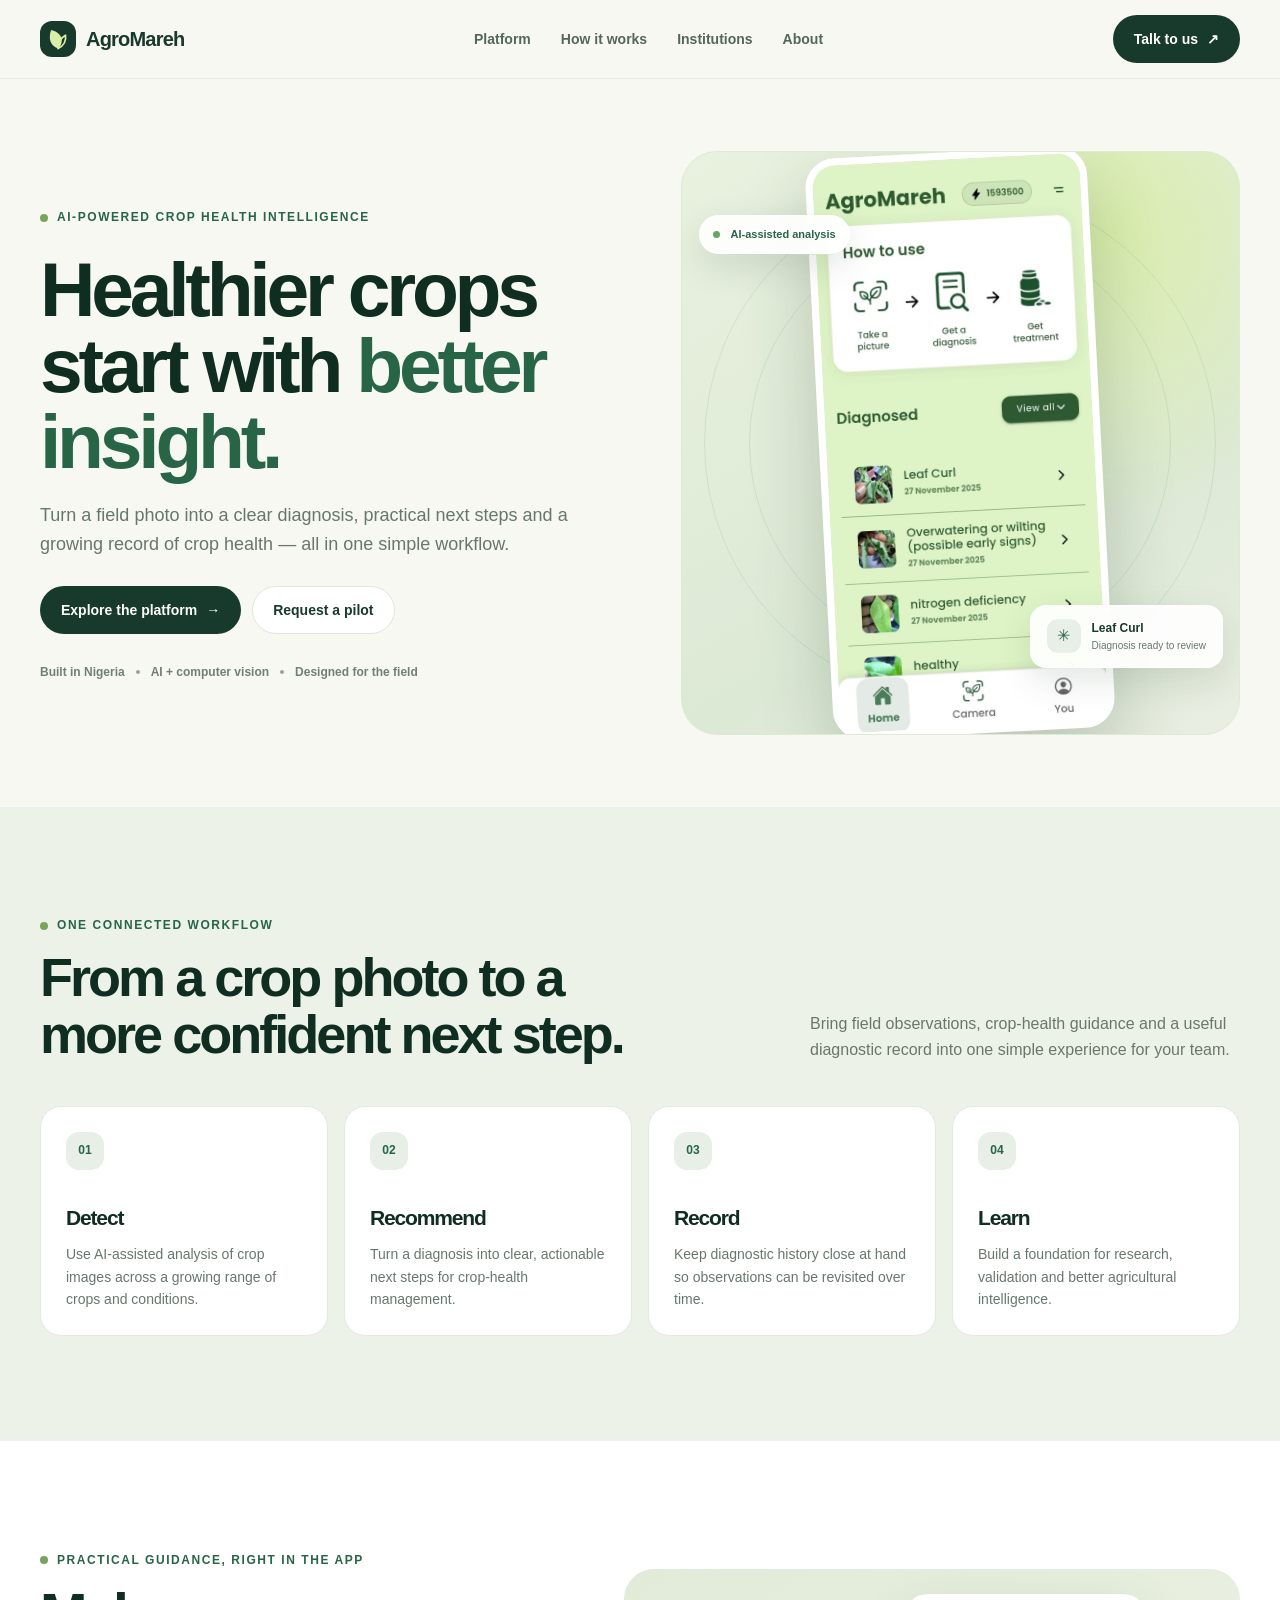
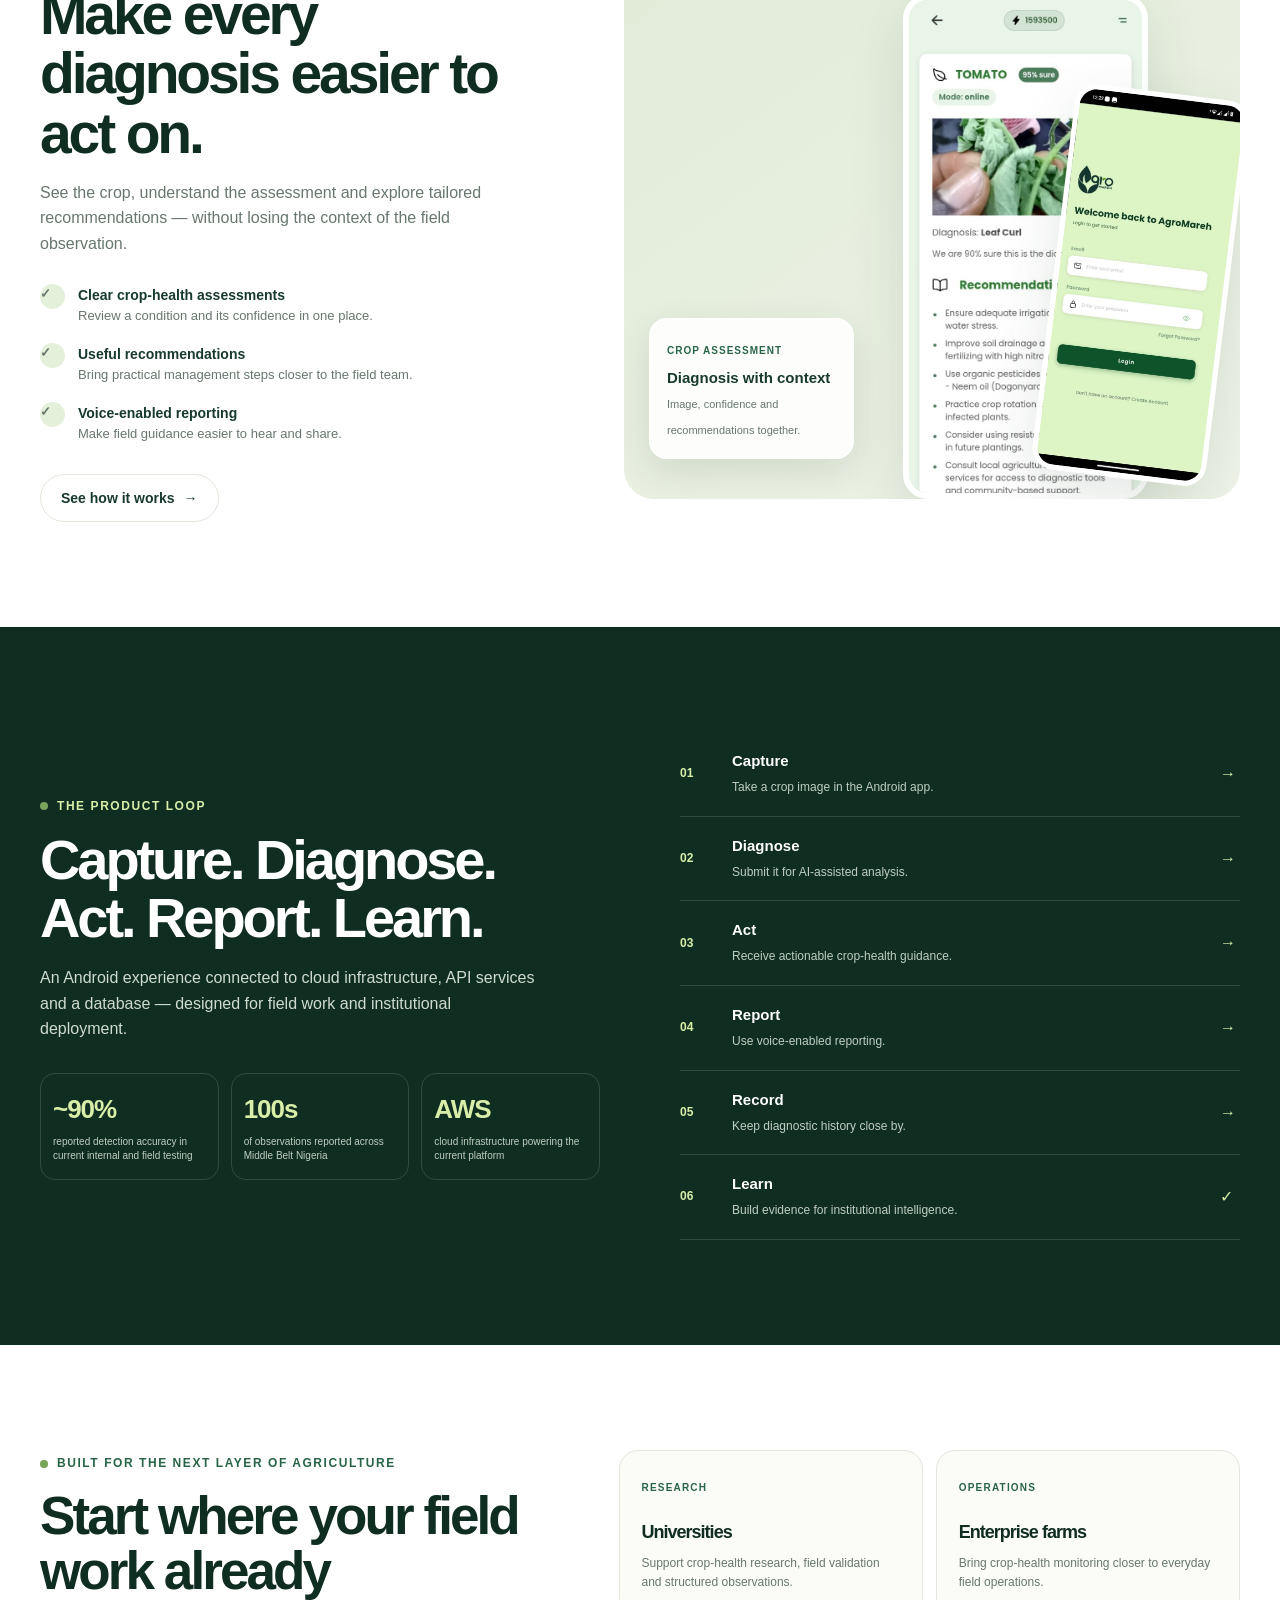
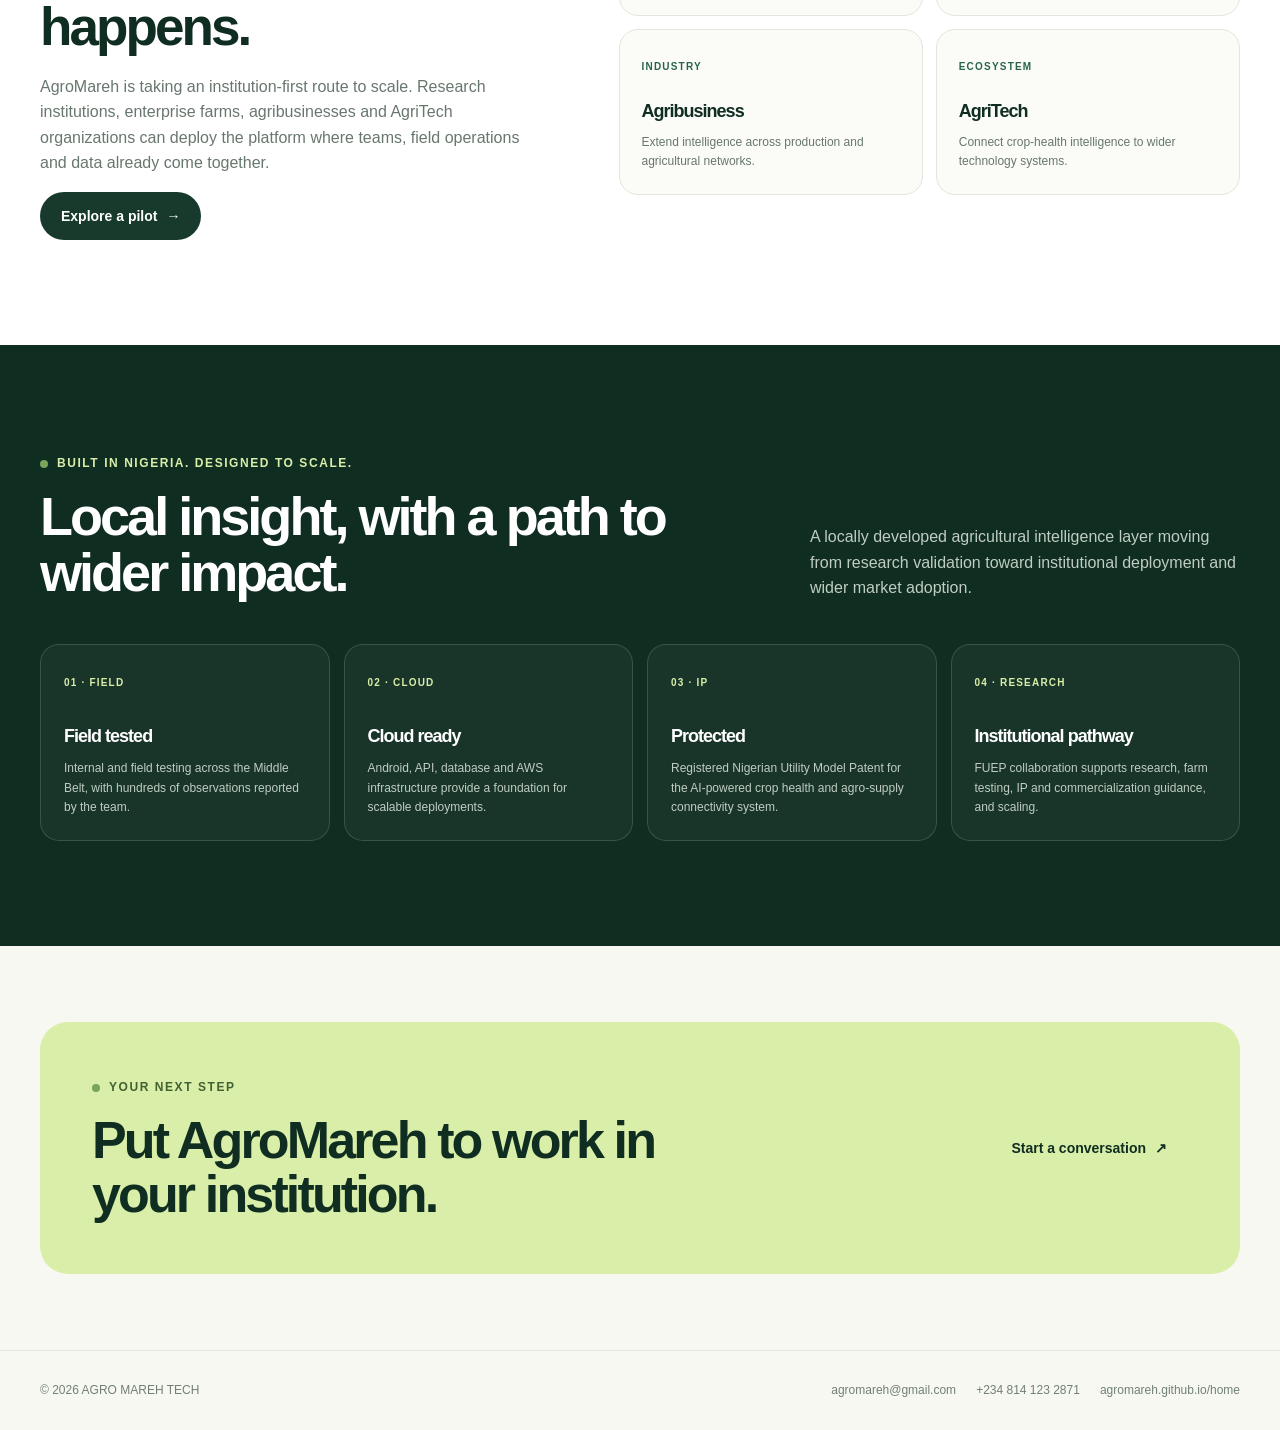
==== index.html @ 0962260e "More" ====
<!doctype html>
<html lang="en">
<head>
  <meta charset="utf-8">
  <meta name="viewport" content="width=device-width, initial-scale=1">
  <meta name="description" content="AgroMareh turns crop observations into actionable intelligence for research institutions, agribusinesses and enterprise farms.">
  <meta name="theme-color" content="#f7f8f2">
  <title>AgroMareh — Crop health, made actionable</title>
  <link rel="icon" type="image/svg+xml" href="agromareh-mark.svg">
  <style>
    :root {
      color-scheme: light;
      --ink: #173a2d;
      --ink-deep: #102d22;
      --green: #286547;
      --green-soft: #e7efe6;
      --lime: #d9eea8;
      --paper: #f7f8f2;
      --white: #fff;
      --muted: #68776d;
      --line: #e2e7dc;
      --shadow: 0 20px 55px rgb(32 62 42 / 12%);
    }

    * { box-sizing: border-box; }
    html { scroll-behavior: smooth; }
    body {
      margin: 0;
      background: var(--paper);
      color: var(--ink);
      font: 16px/1.6 Arial, Helvetica, sans-serif;
      -webkit-font-smoothing: antialiased;
    }
    body.modal-open { overflow: hidden; }
    a { color: inherit; text-decoration: none; }
    button, input, textarea { font: inherit; }
    button, a { -webkit-tap-highlight-color: transparent; }
    img { display: block; max-width: 100%; }
    .wrap { width: min(1200px, calc(100% - 48px)); margin-inline: auto; }

    .site-header {
      position: sticky;
      z-index: 4;
      top: 0;
      border-bottom: 1px solid rgb(226 231 220 / 75%);
      background: rgb(247 248 242 / 92%);
      backdrop-filter: blur(16px);
    }
    .nav {
      display: flex;
      min-height: 78px;
      align-items: center;
      justify-content: space-between;
      gap: 24px;
    }
    .brand { display: inline-flex; align-items: center; gap: 10px; font-size: 20px; font-weight: 800; letter-spacing: -.04em; }
    .brand img { width: 36px; height: 36px; }
    .nav-links { display: flex; align-items: center; gap: 30px; color: #53675b; font-size: 14px; font-weight: 600; }
    .nav-links a:hover, .footer-links a:hover { color: var(--green); }
    .button {
      display: inline-flex;
      min-height: 48px;
      align-items: center;
      justify-content: center;
      gap: 9px;
      padding: 0 20px;
      border: 1px solid transparent;
      border-radius: 999px;
      background: var(--ink);
      color: var(--white);
      font-size: 14px;
      font-weight: 700;
      cursor: pointer;
      transition: transform .2s ease, background .2s ease;
    }
    .button:hover { transform: translateY(-2px); background: var(--green); }
    .button-light { border-color: var(--line); background: var(--white); color: var(--ink); }
    .button-light:hover { background: var(--green-soft); color: var(--ink); }
    .button-lime { background: var(--lime); color: var(--ink-deep); }
    .button-lime:hover { background: #cbe48c; }
    :focus-visible { outline: 3px solid #7c9f62; outline-offset: 3px; }

    .hero { display: grid; min-height: 700px; grid-template-columns: 1fr .95fr; align-items: center; gap: 52px; padding-block: 72px; }
    .eyebrow { display: inline-flex; align-items: center; gap: 9px; color: var(--green); font-size: 12px; font-weight: 800; letter-spacing: .13em; text-transform: uppercase; }
    .eyebrow::before { width: 8px; height: 8px; border-radius: 50%; background: #79a45c; content: ""; }
    h1, h2, h3, p { margin-top: 0; }
    h1, h2, h3 { color: var(--ink-deep); letter-spacing: -.055em; }
    h1 { max-width: 670px; margin: 22px 0; font-size: clamp(48px, 6vw, 78px); line-height: .99; }
    h1 span { color: var(--green); }
    .hero-copy { max-width: 570px; margin-bottom: 27px; color: var(--muted); font-size: 18px; }
    .actions { display: flex; flex-wrap: wrap; gap: 11px; }
    .trust { display: flex; flex-wrap: wrap; align-items: center; gap: 11px; margin-top: 29px; color: #718075; font-size: 12px; font-weight: 600; }
    .trust-dot { width: 4px; height: 4px; border-radius: 50%; background: #92a987; }
    .hero-art {
      position: relative;
      display: grid;
      min-height: 560px;
      place-items: center;
      overflow: hidden;
      border: 1px solid #dfe9d6;
      border-radius: 36px;
      background:
        radial-gradient(ellipse at 76% 14%, rgb(217 238 168 / 92%), transparent 40%),
        linear-gradient(150deg, #e9f1df, #dce9d5 65%, #e9eee2);
    }
    .hero-art::before, .hero-art::after { position: absolute; border: 1px solid rgb(40 101 71 / 10%); border-radius: 50%; content: ""; }
    .hero-art::before { width: 420px; height: 420px; }
    .hero-art::after { width: 510px; height: 510px; }
    .hero-screen {
      position: relative;
      z-index: 1;
      width: min(282px, 65%);
      overflow: hidden;
      border: 7px solid #fff;
      border-radius: 30px;
      background: var(--white);
      box-shadow: 0 30px 70px rgb(37 68 44 / 23%);
      transform: rotate(-3deg);
    }
    .hero-screen img { width: 100%; height: auto; }
    .floating-card {
      position: absolute;
      z-index: 2;
      display: flex;
      align-items: center;
      gap: 11px;
      padding: 13px 16px;
      border: 1px solid rgb(255 255 255 / 80%);
      border-radius: 16px;
      background: rgb(255 255 255 / 91%);
      box-shadow: 0 12px 35px rgb(29 60 38 / 13%);
      backdrop-filter: blur(12px);
    }
    .floating-card strong, .floating-card small { display: block; }
    .floating-card strong { font-size: 12px; }
    .floating-card small { color: var(--muted); font-size: 10px; }
    .floating-icon { display: grid; width: 34px; height: 34px; place-items: center; border-radius: 11px; background: var(--green-soft); color: var(--green); font-size: 16px; }
    .floating-diagnosis { right: 16px; bottom: 66px; }
    .floating-ai { top: 63px; left: 17px; padding: 10px 13px; border-radius: 999px; color: var(--green); font-size: 11px; font-weight: 800; }
    .status-dot { width: 7px; height: 7px; border-radius: 50%; background: #69a365; }

    .section { padding-block: 105px; }
    .section-soft { background: #edf2e8; }
    .section-white { background: var(--white); }
    .section-head { display: flex; align-items: end; justify-content: space-between; gap: 36px; margin-bottom: 43px; }
    .section-head h2 { max-width: 650px; margin: 12px 0 0; font-size: clamp(34px, 4.4vw, 54px); line-height: 1.05; }
    .section-head p { max-width: 430px; margin: 0; color: var(--muted); }
    .feature-grid { display: grid; grid-template-columns: repeat(4, 1fr); gap: 16px; }
    .feature-card { min-height: 222px; padding: 25px; border: 1px solid #e5e9e0; border-radius: 21px; background: var(--white); }
    .feature-number { display: grid; width: 38px; height: 38px; place-items: center; border-radius: 13px; background: var(--green-soft); color: var(--green); font-size: 12px; font-weight: 800; }
    .feature-card h3 { margin: 31px 0 9px; font-size: 21px; }
    .feature-card p { margin: 0; color: var(--muted); font-size: 14px; }

    .showcase { display: grid; grid-template-columns: .9fr 1.1fr; align-items: center; gap: 80px; }
    .showcase-copy h2 { max-width: 510px; margin: 13px 0 17px; font-size: clamp(37px, 4.5vw, 57px); line-height: 1.04; }
    .showcase-copy > p { max-width: 490px; color: var(--muted); }
    .showcase-list { display: grid; gap: 16px; margin: 27px 0 29px; }
    .showcase-item { display: flex; align-items: flex-start; gap: 13px; }
    .check { display: grid; flex: 0 0 25px; width: 25px; height: 25px; place-items: center; border-radius: 50%; background: #e5f0da; color: var(--green); font-size: 13px; font-weight: 800; }
    .showcase-item b { display: block; color: var(--ink); font-size: 14px; }
    .showcase-item span { display: block; color: var(--muted); font-size: 13px; }
    .showcase-art { position: relative; min-height: 530px; overflow: hidden; border-radius: 30px; background: linear-gradient(145deg, #e1ebd8, #eff3e8); }
    .diagnosis-screen { position: absolute; top: 25px; right: 15%; width: 245px; overflow: hidden; border: 6px solid var(--white); border-radius: 25px; box-shadow: var(--shadow); }
    .diagnosis-screen img { width: 100%; }
    .secondary-screen { position: absolute; right: 2%; bottom: 20px; width: 175px; overflow: hidden; border: 5px solid var(--white); border-radius: 22px; box-shadow: var(--shadow); transform: rotate(7deg); }
    .secondary-screen img { width: 100%; }
    .showcase-note { position: absolute; bottom: 40px; left: 25px; max-width: 205px; padding: 17px; border: 1px solid rgb(255 255 255 / 80%); border-radius: 18px; background: rgb(255 255 255 / 89%); box-shadow: 0 12px 35px rgb(29 60 38 / 12%); }
    .showcase-note small { color: var(--green); font-size: 10px; font-weight: 800; letter-spacing: .1em; text-transform: uppercase; }
    .showcase-note strong { display: block; margin-top: 5px; font-size: 15px; }
    .showcase-note span { color: var(--muted); font-size: 11px; }

    .process { display: grid; grid-template-columns: 1fr 1fr; gap: 80px; align-items: center; }
    .process-copy h2 { max-width: 510px; margin: 13px 0 18px; font-size: clamp(37px, 4.4vw, 56px); line-height: 1.04; }
    .process-copy > p { max-width: 500px; color: #d0dbd0; }
    .stats { display: grid; grid-template-columns: repeat(3, 1fr); gap: 12px; margin-top: 31px; }
    .stat { padding: 15px 12px; border: 1px solid rgb(255 255 255 / 14%); border-radius: 15px; }
    .stat strong { display: block; color: var(--lime); font-size: 26px; letter-spacing: -.04em; }
    .stat span { display: block; margin-top: 4px; color: #c0cdc2; font-size: 10px; line-height: 1.45; }
    .process-steps { display: grid; }
    .process-step { display: grid; grid-template-columns: 38px 1fr 20px; align-items: center; gap: 14px; padding: 17px 0; border-bottom: 1px solid rgb(255 255 255 / 14%); }
    .process-step > span:first-child { color: var(--lime); font-size: 12px; font-weight: 800; }
    .process-step b { display: block; color: var(--white); font-size: 15px; }
    .process-step small { color: #c0cdc2; font-size: 12px; }
    .step-arrow { color: var(--lime); }
    .section-dark { background: var(--ink-deep); color: var(--white); }
    .section-dark h2 { color: var(--white); }
    .section-dark .eyebrow { color: var(--lime); }
    .section-dark .section-head p { color: #c0cdc2; }

    .audience-layout { display: grid; grid-template-columns: .9fr 1.1fr; align-items: start; gap: 70px; }
    .audience-copy h2 { margin: 13px 0 20px; font-size: clamp(36px, 4.2vw, 53px); line-height: 1.04; }
    .audience-copy p { max-width: 500px; color: var(--muted); }
    .audience-grid { display: grid; grid-template-columns: repeat(2, 1fr); gap: 13px; }
    .audience-card { min-height: 166px; padding: 22px; border: 1px solid var(--line); border-radius: 19px; background: #fbfcf8; }
    .audience-card small { color: var(--green); font-size: 10px; font-weight: 800; letter-spacing: .12em; }
    .audience-card h3 { margin: 20px 0 7px; font-size: 18px; }
    .audience-card p { margin: 0; color: var(--muted); font-size: 12px; }
    .proof-grid { display: grid; grid-template-columns: repeat(4, 1fr); gap: 14px; }
    .proof-card { min-height: 180px; padding: 23px; border: 1px solid rgb(255 255 255 / 14%); border-radius: 19px; background: rgb(255 255 255 / 4%); }
    .proof-card small { color: var(--lime); font-size: 10px; font-weight: 800; letter-spacing: .12em; }
    .proof-card h3 { margin: 28px 0 9px; color: var(--white); font-size: 18px; }
    .proof-card p { margin: 0; color: #c0cdc2; font-size: 12px; }

    .cta { padding-block: 76px; }
    .cta-box { display: flex; align-items: center; justify-content: space-between; gap: 30px; padding: 52px; border-radius: 28px; background: var(--lime); }
    .cta-box .eyebrow { color: #426132; }
    .cta-box h2 { max-width: 620px; margin: 13px 0 0; font-size: clamp(32px, 4.5vw, 52px); line-height: 1.05; }
    footer { padding-block: 30px; border-top: 1px solid var(--line); color: #718075; font-size: 12px; }
    .footer { display: flex; align-items: center; justify-content: space-between; gap: 20px; }
    .footer-links { display: flex; flex-wrap: wrap; gap: 20px; }

    .modal { position: fixed; z-index: 6; inset: 0; display: none; place-items: center; padding: 20px; background: rgb(12 30 22 / 68%); }
    .modal.open { display: grid; }
    .modal-box { width: min(510px, 100%); max-height: calc(100vh - 40px); overflow: auto; padding: 30px; border-radius: 24px; background: var(--white); box-shadow: var(--shadow); }
    .modal-box h2 { margin: 0 0 8px; font-size: 32px; }
    .modal-box > p { color: var(--muted); }
    .modal-box label { display: block; margin-top: 14px; color: var(--ink); font-size: 13px; font-weight: 700; }
    .modal-box input, .modal-box textarea { width: 100%; margin-top: 6px; padding: 12px; border: 1px solid #d8e0d4; border-radius: 11px; color: var(--ink); }
    .modal-box input:focus, .modal-box textarea:focus { outline: 2px solid #84a969; outline-offset: 2px; }
    .modal-actions { display: flex; justify-content: flex-end; gap: 9px; margin-top: 20px; }

    @media (max-width: 900px) {
      .nav-links { gap: 18px; }
      .hero { min-height: auto; grid-template-columns: 1fr .9fr; gap: 28px; padding-block: 60px; }
      .hero-art { min-height: 500px; }
      .section { padding-block: 80px; }
      .feature-grid, .proof-grid { grid-template-columns: repeat(2, 1fr); }
      .showcase, .process, .audience-layout { gap: 48px; }
      .showcase-art { min-height: 470px; }
    }
    @media (max-width: 680px) {
      .wrap { width: min(100% - 36px, 520px); }
      .nav { min-height: 68px; }
      .brand { font-size: 18px; }
      .brand img { width: 32px; height: 32px; }
      .nav-links { display: none; }
      .nav > .button { min-height: 42px; padding-inline: 15px; font-size: 12px; }
      .hero { grid-template-columns: 1fr; gap: 35px; padding-block: 52px 64px; }
      h1 { max-width: 530px; font-size: clamp(46px, 13vw, 68px); }
      .hero-copy { font-size: 16px; }
      .hero-art { min-height: 490px; border-radius: 28px; }
      .hero-screen { width: 245px; }
      .floating-diagnosis { right: 10px; bottom: 42px; }
      .floating-ai { top: 32px; left: 10px; }
      .section { padding-block: 68px; }
      .section-head { display: block; margin-bottom: 30px; }
      .section-head p { margin-top: 16px; }
      .feature-grid, .proof-grid { grid-template-columns: 1fr 1fr; gap: 10px; }
      .feature-card { min-height: 205px; padding: 18px; }
      .feature-card h3 { margin-top: 24px; font-size: 18px; }
      .feature-card p { font-size: 12px; }
      .showcase, .process, .audience-layout { grid-template-columns: 1fr; gap: 33px; }
      .showcase-art { min-height: 460px; }
      .diagnosis-screen { right: 17%; width: 220px; }
      .secondary-screen { right: 1%; width: 155px; }
      .showcase-note { bottom: 27px; left: 14px; max-width: 185px; }
      .stats { gap: 7px; }
      .stat { padding: 12px 9px; }
      .stat strong { font-size: 22px; }
      .stat span { font-size: 9px; }
      .audience-grid { gap: 9px; }
      .audience-card { min-height: 160px; padding: 17px; }
      .proof-card { min-height: 165px; padding: 18px; }
      .proof-card h3 { margin-top: 23px; font-size: 16px; }
      .cta { padding-block: 56px; }
      .cta-box { display: grid; padding: 30px 24px; }
      .cta-box .button { justify-self: start; }
      .footer { align-items: flex-start; flex-direction: column; }
      .footer-links { gap: 10px 17px; }
    }
    @media (max-width: 390px) {
      .feature-grid, .proof-grid { grid-template-columns: 1fr; }
      .feature-card, .proof-card { min-height: auto; }
      .feature-card h3, .proof-card h3 { margin-top: 18px; }
      .hero-art { min-height: 445px; }
      .hero-screen { width: 220px; }
      .floating-diagnosis { right: 7px; bottom: 30px; }
      .audience-card { min-height: 173px; }
    }
    @media (prefers-reduced-motion: reduce) {
      html { scroll-behavior: auto; }
      *, *::before, *::after { transition-duration: .01ms !important; }
    }
  </style>
</head>
<body>
  <header class="site-header">
    <div class="wrap nav">
      <a class="brand" href="#" aria-label="AgroMareh home">
        <img src="agromareh-mark.svg" alt="">
        <span>AgroMareh</span>
      </a>
      <nav class="nav-links" aria-label="Main navigation">
        <a href="#platform">Platform</a>
        <a href="#how">How it works</a>
        <a href="#institutions">Institutions</a>
        <a href="#about">About</a>
      </nav>
      <button class="button" type="button" onclick="openModal()">Talk to us <span aria-hidden="true">↗</span></button>
    </div>
  </header>

  <main>
    <section class="wrap hero">
      <div>
        <div class="eyebrow">AI-powered crop health intelligence</div>
        <h1>Healthier crops start with <span>better insight.</span></h1>
        <p class="hero-copy">Turn a field photo into a clear diagnosis, practical next steps and a growing record of crop health — all in one simple workflow.</p>
        <div class="actions">
          <a class="button" href="#platform">Explore the platform <span aria-hidden="true">→</span></a>
          <button class="button button-light" type="button" onclick="openModal()">Request a pilot</button>
        </div>
        <div class="trust">
          <span>Built in Nigeria</span><span class="trust-dot"></span>
          <span>AI + computer vision</span><span class="trust-dot"></span>
          <span>Designed for the field</span>
        </div>
      </div>
      <div class="hero-art" aria-label="AgroMareh crop diagnosis app preview">
        <div class="hero-screen"><img src="2.jpeg" alt="AgroMareh app home screen showing crop diagnosis history"></div>
        <div class="floating-card floating-ai"><span class="status-dot"></span> AI-assisted analysis</div>
        <div class="floating-card floating-diagnosis">
          <span class="floating-icon" aria-hidden="true">✳</span>
          <span><strong>Leaf Curl</strong><small>Diagnosis ready to review</small></span>
        </div>
      </div>
    </section>

    <section id="platform" class="section section-soft">
      <div class="wrap">
        <div class="section-head">
          <div><div class="eyebrow">One connected workflow</div><h2>From a crop photo to a more confident next step.</h2></div>
          <p>Bring field observations, crop-health guidance and a useful diagnostic record into one simple experience for your team.</p>
        </div>
        <div class="feature-grid">
          <article class="feature-card"><div class="feature-number">01</div><h3>Detect</h3><p>Use AI-assisted analysis of crop images across a growing range of crops and conditions.</p></article>
          <article class="feature-card"><div class="feature-number">02</div><h3>Recommend</h3><p>Turn a diagnosis into clear, actionable next steps for crop-health management.</p></article>
          <article class="feature-card"><div class="feature-number">03</div><h3>Record</h3><p>Keep diagnostic history close at hand so observations can be revisited over time.</p></article>
          <article class="feature-card"><div class="feature-number">04</div><h3>Learn</h3><p>Build a foundation for research, validation and better agricultural intelligence.</p></article>
        </div>
      </div>
    </section>

    <section class="section section-white">
      <div class="wrap showcase">
        <div class="showcase-copy">
          <div class="eyebrow">Practical guidance, right in the app</div>
          <h2>Make every diagnosis easier to act on.</h2>
          <p>See the crop, understand the assessment and explore tailored recommendations — without losing the context of the field observation.</p>
          <div class="showcase-list">
            <div class="showcase-item"><span class="check" aria-hidden="true">✓</span><div><b>Clear crop-health assessments</b><span>Review a condition and its confidence in one place.</span></div></div>
            <div class="showcase-item"><span class="check" aria-hidden="true">✓</span><div><b>Useful recommendations</b><span>Bring practical management steps closer to the field team.</span></div></div>
            <div class="showcase-item"><span class="check" aria-hidden="true">✓</span><div><b>Voice-enabled reporting</b><span>Make field guidance easier to hear and share.</span></div></div>
          </div>
          <a class="button button-light" href="#how">See how it works <span aria-hidden="true">→</span></a>
        </div>
        <div class="showcase-art" aria-label="Screenshots of diagnosis and feedback in the AgroMareh app">
          <div class="diagnosis-screen"><img src="1.jpeg" alt="A tomato leaf-curl diagnosis with crop image and recommendations"></div>
          <div class="secondary-screen"><img src="4.jpeg" alt="AgroMareh feedback form with rating and suggestion options"></div>
          <div class="showcase-note"><small>Crop assessment</small><strong>Diagnosis with context</strong><span>Image, confidence and recommendations together.</span></div>
        </div>
      </div>
    </section>

    <section id="how" class="section section-dark">
      <div class="wrap process">
        <div class="process-copy">
          <div class="eyebrow">The product loop</div>
          <h2>Capture. Diagnose. Act. Report. Learn.</h2>
          <p>An Android experience connected to cloud infrastructure, API services and a database — designed for field work and institutional deployment.</p>
          <div class="stats">
            <div class="stat"><strong>~90%</strong><span>reported detection accuracy in current internal and field testing</span></div>
            <div class="stat"><strong>100s</strong><span>of observations reported across Middle Belt Nigeria</span></div>
            <div class="stat"><strong>AWS</strong><span>cloud infrastructure powering the current platform</span></div>
          </div>
        </div>
        <div class="process-steps">
          <div class="process-step"><span>01</span><div><b>Capture</b><small>Take a crop image in the Android app.</small></div><span class="step-arrow" aria-hidden="true">→</span></div>
          <div class="process-step"><span>02</span><div><b>Diagnose</b><small>Submit it for AI-assisted analysis.</small></div><span class="step-arrow" aria-hidden="true">→</span></div>
          <div class="process-step"><span>03</span><div><b>Act</b><small>Receive actionable crop-health guidance.</small></div><span class="step-arrow" aria-hidden="true">→</span></div>
          <div class="process-step"><span>04</span><div><b>Report</b><small>Use voice-enabled reporting.</small></div><span class="step-arrow" aria-hidden="true">→</span></div>
          <div class="process-step"><span>05</span><div><b>Record</b><small>Keep diagnostic history close by.</small></div><span class="step-arrow" aria-hidden="true">→</span></div>
          <div class="process-step"><span>06</span><div><b>Learn</b><small>Build evidence for institutional intelligence.</small></div><span class="step-arrow" aria-hidden="true">✓</span></div>
        </div>
      </div>
    </section>

    <section id="institutions" class="section section-white">
      <div class="wrap audience-layout">
        <div class="audience-copy">
          <div class="eyebrow">Built for the next layer of agriculture</div>
          <h2>Start where your field work already happens.</h2>
          <p>AgroMareh is taking an institution-first route to scale. Research institutions, enterprise farms, agribusinesses and AgriTech organizations can deploy the platform where teams, field operations and data already come together.</p>
          <button class="button" type="button" onclick="openModal()">Explore a pilot <span aria-hidden="true">→</span></button>
        </div>
        <div class="audience-grid">
          <article class="audience-card"><small>RESEARCH</small><h3>Universities</h3><p>Support crop-health research, field validation and structured observations.</p></article>
          <article class="audience-card"><small>OPERATIONS</small><h3>Enterprise farms</h3><p>Bring crop-health monitoring closer to everyday field operations.</p></article>
          <article class="audience-card"><small>INDUSTRY</small><h3>Agribusiness</h3><p>Extend intelligence across production and agricultural networks.</p></article>
          <article class="audience-card"><small>ECOSYSTEM</small><h3>AgriTech</h3><p>Connect crop-health intelligence to wider technology systems.</p></article>
        </div>
      </div>
    </section>

    <section id="about" class="section section-dark">
      <div class="wrap">
        <div class="section-head">
          <div><div class="eyebrow">Built in Nigeria. Designed to scale.</div><h2>Local insight, with a path to wider impact.</h2></div>
          <p>A locally developed agricultural intelligence layer moving from research validation toward institutional deployment and wider market adoption.</p>
        </div>
        <div class="proof-grid">
          <article class="proof-card"><small>01 · FIELD</small><h3>Field tested</h3><p>Internal and field testing across the Middle Belt, with hundreds of observations reported by the team.</p></article>
          <article class="proof-card"><small>02 · CLOUD</small><h3>Cloud ready</h3><p>Android, API, database and AWS infrastructure provide a foundation for scalable deployments.</p></article>
          <article class="proof-card"><small>03 · IP</small><h3>Protected</h3><p>Registered Nigerian Utility Model Patent for the AI-powered crop health and agro-supply connectivity system.</p></article>
          <article class="proof-card"><small>04 · RESEARCH</small><h3>Institutional pathway</h3><p>FUEP collaboration supports research, farm testing, IP and commercialization guidance, and scaling.</p></article>
        </div>
      </div>
    </section>

    <section class="cta">
      <div class="wrap">
        <div class="cta-box">
          <div><div class="eyebrow">Your next step</div><h2>Put AgroMareh to work in your institution.</h2></div>
          <button class="button button-lime" type="button" onclick="openModal()">Start a conversation <span aria-hidden="true">↗</span></button>
        </div>
      </div>
    </section>
  </main>

  <footer>
    <div class="wrap footer">
      <div>© 2026 AGRO MAREH TECH</div>
      <div class="footer-links">
        <a href="mailto:agromareh@gmail.com">agromareh@gmail.com</a>
        <a href="tel:+2348134324234">+234 814 123 2871</a>
        <a href="https://agromareh.github.io/home">agromareh.github.io/home</a>
      </div>
    </div>
  </footer>

  <div class="modal" id="modal" aria-hidden="true">
    <div class="modal-box" role="dialog" aria-modal="true" aria-labelledby="modal-title">
      <h2 id="modal-title">Start a conversation</h2>
      <p>Tell us what you want to explore.</p>
      <form onsubmit="send(event)">
        <label for="contact-name">Name<input id="contact-name" name="name" autocomplete="name" required></label>
        <label for="contact-organization">Organization<input id="contact-organization" name="organization" autocomplete="organization" required></label>
        <label for="contact-email">Email<input id="contact-email" name="email" type="email" autocomplete="email" required></label>
        <label for="contact-message">Message<textarea id="contact-message" name="message" rows="4" placeholder="Pilot, research collaboration, enterprise deployment..."></textarea></label>
        <div class="modal-actions">
          <button class="button button-light" type="button" onclick="closeModal()">Close</button>
          <button class="button" type="submit">Send enquiry</button>
        </div>
      </form>
    </div>
  </div>
  <script>
    const modal = document.getElementById("modal");

    function openModal() {
      modal.classList.add("open");
      modal.setAttribute("aria-hidden", "false");
      document.body.classList.add("modal-open");
      modal.querySelector("input").focus();
    }

    function closeModal() {
      modal.classList.remove("open");
      modal.setAttribute("aria-hidden", "true");
      document.body.classList.remove("modal-open");
    }

    function send(event) {
      event.preventDefault();
      const form = new FormData(event.currentTarget);
      const name = String(form.get("name") || "");
      const organization = String(form.get("organization") || "");
      const email = String(form.get("email") || "");
      const message = String(form.get("message") || "");
      const subject = encodeURIComponent("AgroMareh website enquiry - " + name);
      const body = encodeURIComponent("Name: " + name + "\nOrganization: " + organization + "\nEmail: " + email + "\n\n" + message);
      location.href = "mailto:agromareh@gmail.com?subject=" + subject + "&body=" + body;
    }

    modal.addEventListener("click", event => {
      if (event.target === modal) closeModal();
    });
    document.addEventListener("keydown", event => {
      if (event.key === "Escape" && modal.classList.contains("open")) closeModal();
    });
  </script>
</body>
</html>
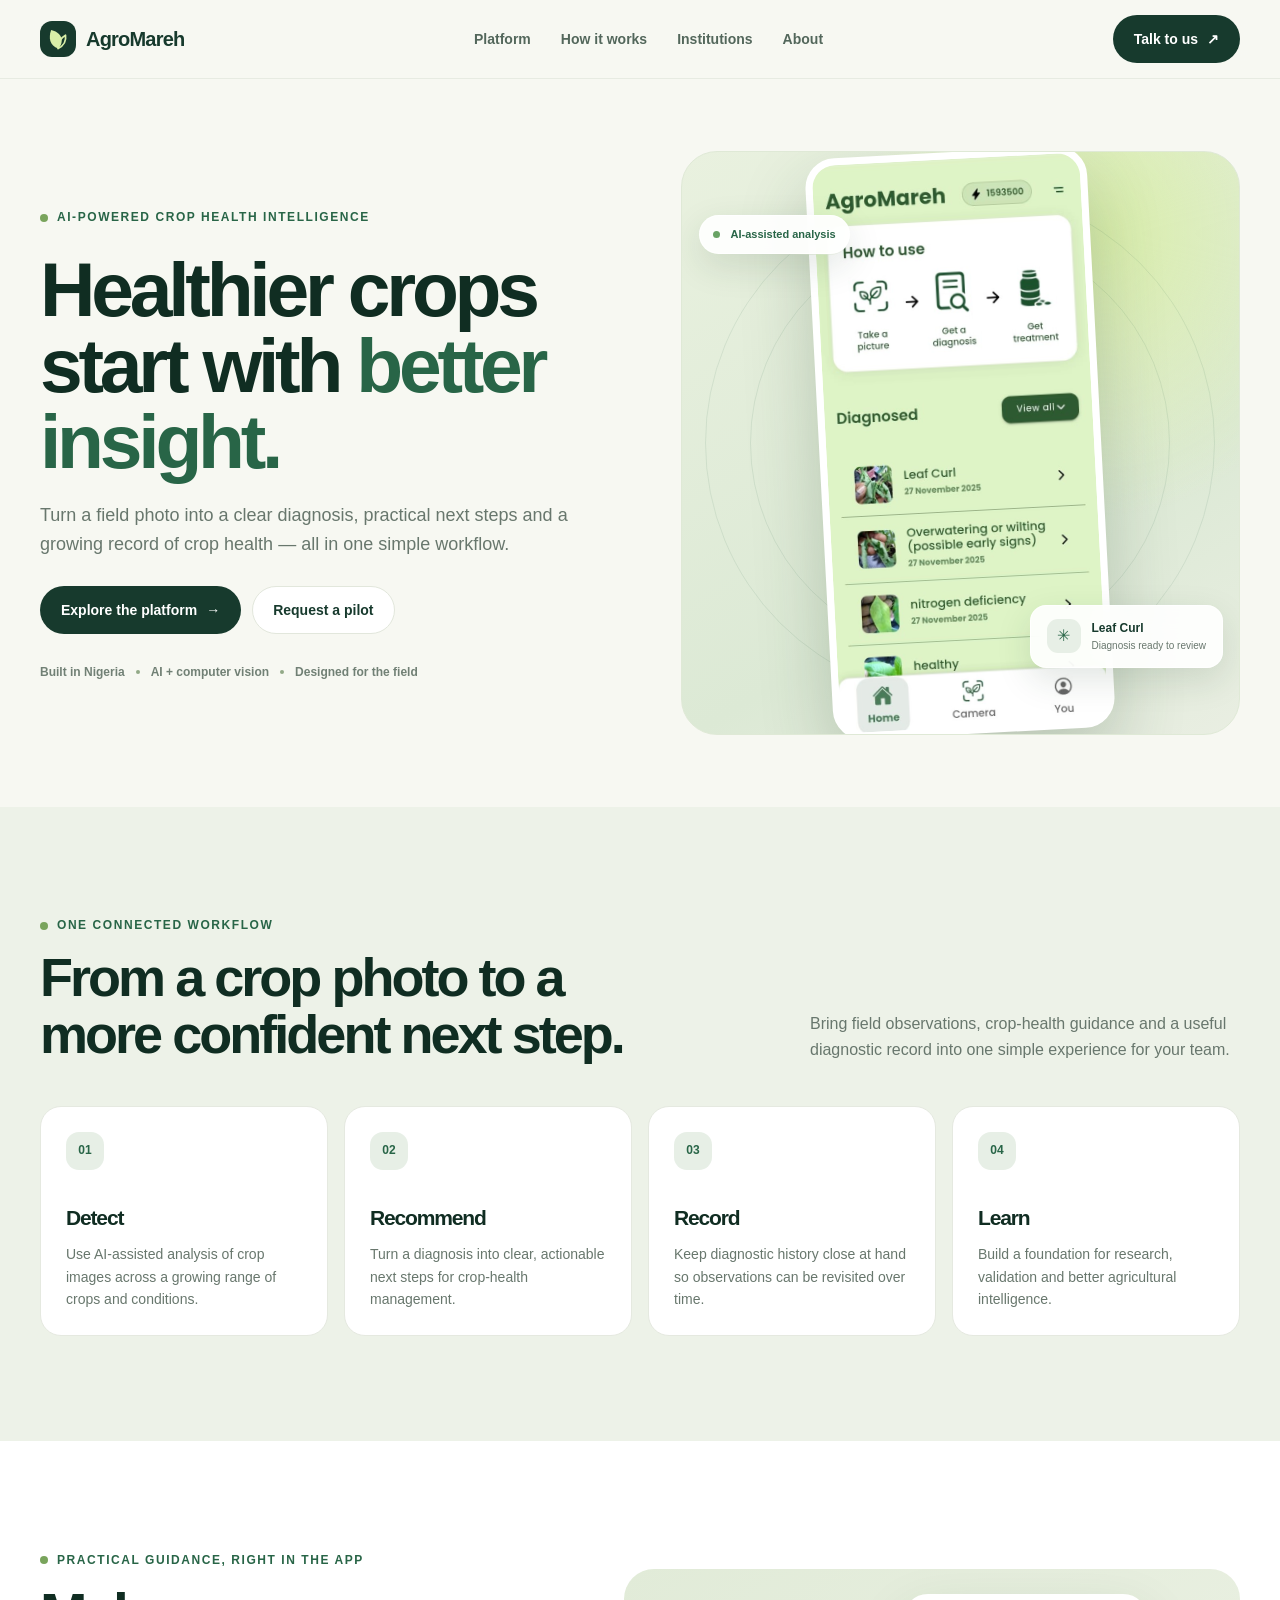
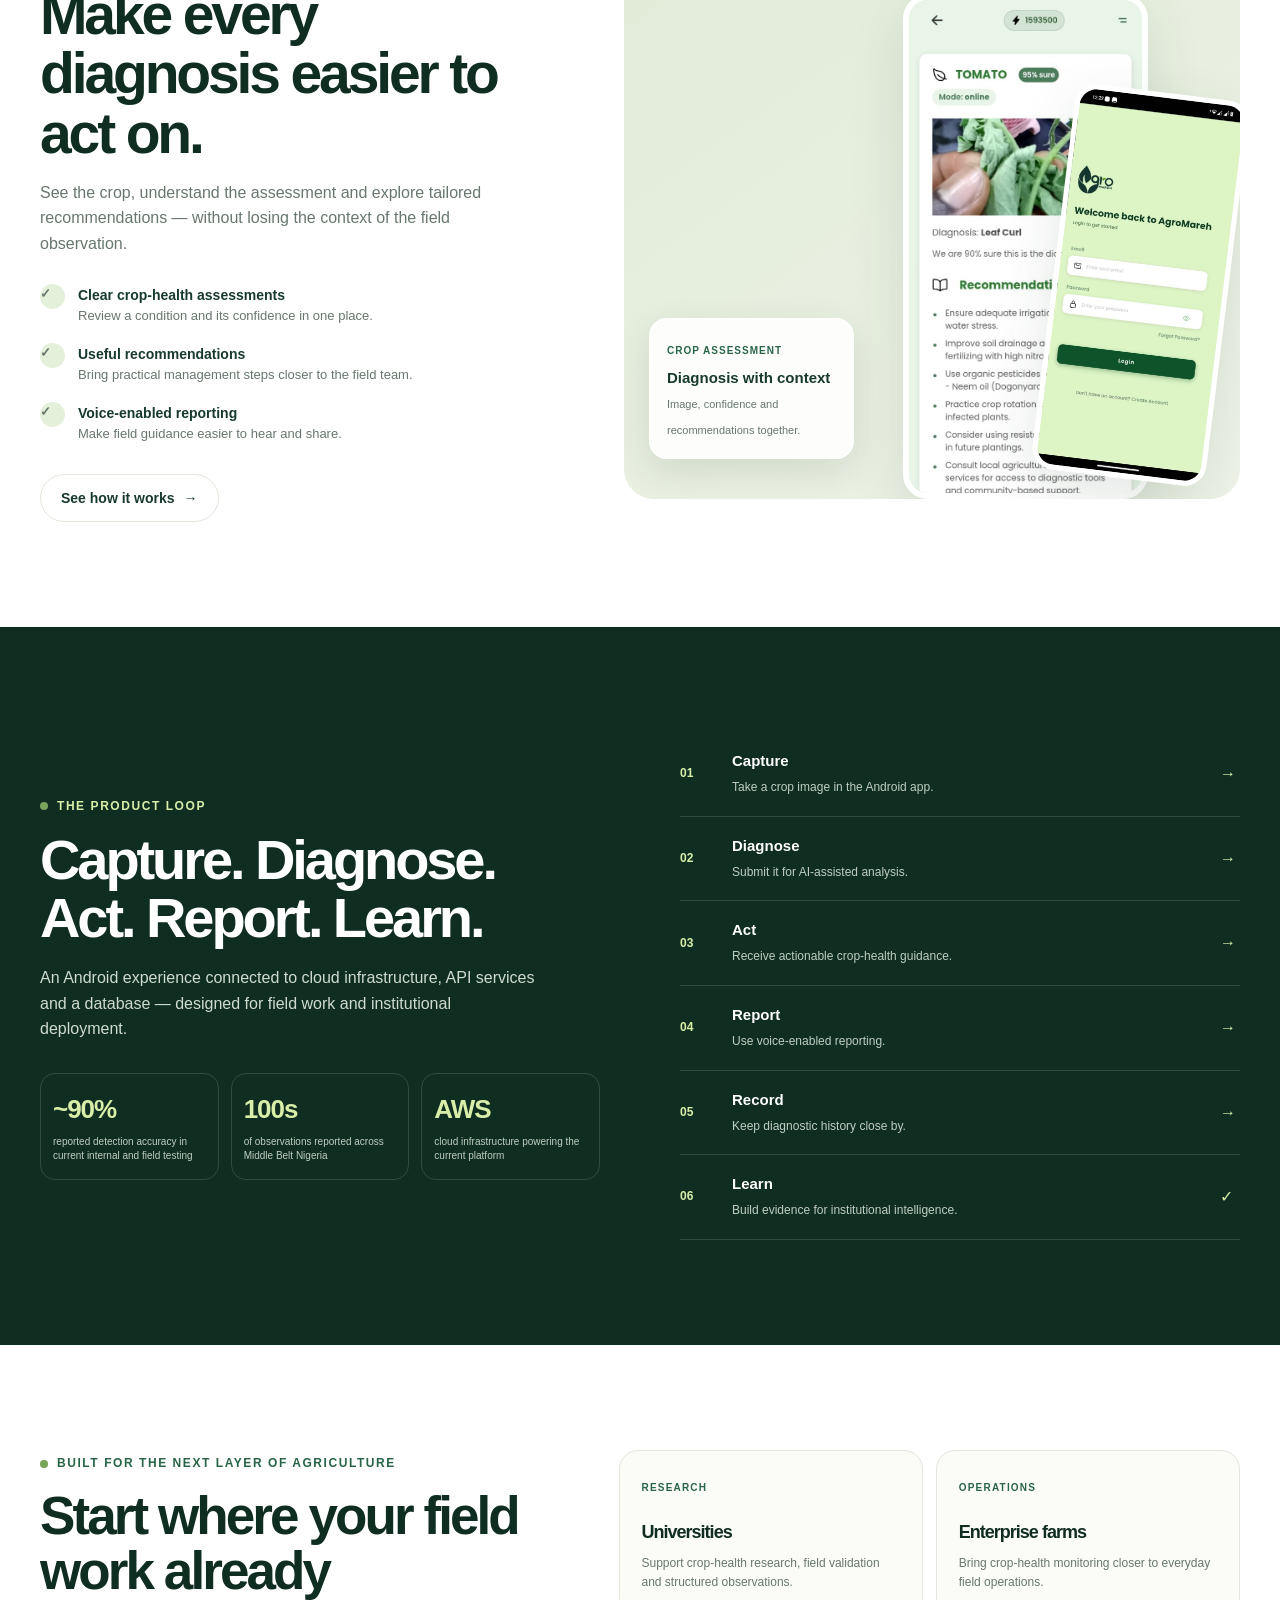
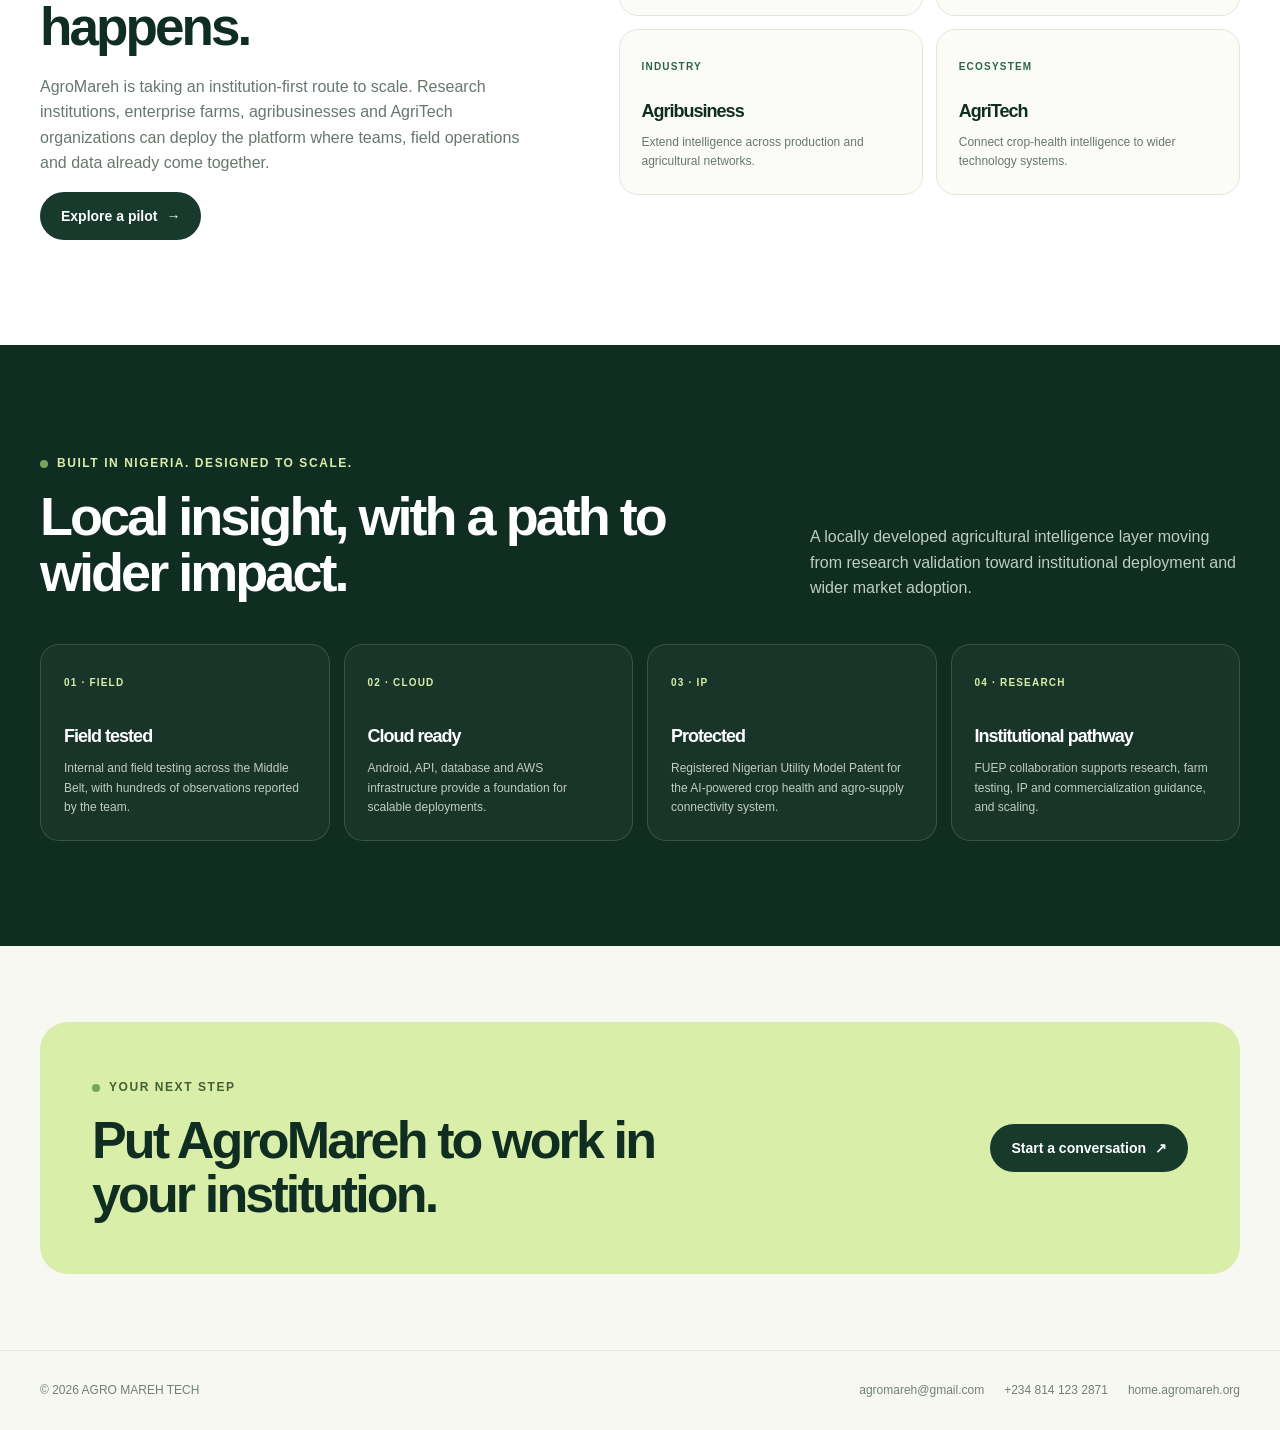
==== commit bbafb5c3: "refactor: restructure project files and clean up repository assets" ====
--- a/index.html
+++ b/index.html
@@ -1,493 +1,332 @@
-<!doctype html>
-<html lang="en">
-<head>
-  <meta charset="utf-8">
-  <meta name="viewport" content="width=device-width, initial-scale=1">
-  <meta name="description" content="AgroMareh turns crop observations into actionable intelligence for research institutions, agribusinesses and enterprise farms.">
-  <meta name="theme-color" content="#f7f8f2">
-  <title>AgroMareh — Crop health, made actionable</title>
-  <link rel="icon" type="image/svg+xml" href="agromareh-mark.svg">
-  <style>
-    :root {
-      color-scheme: light;
-      --ink: #173a2d;
-      --ink-deep: #102d22;
-      --green: #286547;
-      --green-soft: #e7efe6;
-      --lime: #d9eea8;
-      --paper: #f7f8f2;
-      --white: #fff;
-      --muted: #68776d;
-      --line: #e2e7dc;
-      --shadow: 0 20px 55px rgb(32 62 42 / 12%);
-    }
-
-    * { box-sizing: border-box; }
-    html { scroll-behavior: smooth; }
-    body {
-      margin: 0;
-      background: var(--paper);
-      color: var(--ink);
-      font: 16px/1.6 Arial, Helvetica, sans-serif;
-      -webkit-font-smoothing: antialiased;
-    }
-    body.modal-open { overflow: hidden; }
-    a { color: inherit; text-decoration: none; }
-    button, input, textarea { font: inherit; }
-    button, a { -webkit-tap-highlight-color: transparent; }
-    img { display: block; max-width: 100%; }
-    .wrap { width: min(1200px, calc(100% - 48px)); margin-inline: auto; }
-
-    .site-header {
-      position: sticky;
-      z-index: 4;
-      top: 0;
-      border-bottom: 1px solid rgb(226 231 220 / 75%);
-      background: rgb(247 248 242 / 92%);
-      backdrop-filter: blur(16px);
-    }
-    .nav {
-      display: flex;
-      min-height: 78px;
-      align-items: center;
-      justify-content: space-between;
-      gap: 24px;
-    }
-    .brand { display: inline-flex; align-items: center; gap: 10px; font-size: 20px; font-weight: 800; letter-spacing: -.04em; }
-    .brand img { width: 36px; height: 36px; }
-    .nav-links { display: flex; align-items: center; gap: 30px; color: #53675b; font-size: 14px; font-weight: 600; }
-    .nav-links a:hover, .footer-links a:hover { color: var(--green); }
-    .button {
-      display: inline-flex;
-      min-height: 48px;
-      align-items: center;
-      justify-content: center;
-      gap: 9px;
-      padding: 0 20px;
-      border: 1px solid transparent;
-      border-radius: 999px;
-      background: var(--ink);
-      color: var(--white);
-      font-size: 14px;
-      font-weight: 700;
-      cursor: pointer;
-      transition: transform .2s ease, background .2s ease;
-    }
-    .button:hover { transform: translateY(-2px); background: var(--green); }
-    .button-light { border-color: var(--line); background: var(--white); color: var(--ink); }
-    .button-light:hover { background: var(--green-soft); color: var(--ink); }
-    .button-lime { background: var(--lime); color: var(--ink-deep); }
-    .button-lime:hover { background: #cbe48c; }
-    :focus-visible { outline: 3px solid #7c9f62; outline-offset: 3px; }
-
-    .hero { display: grid; min-height: 700px; grid-template-columns: 1fr .95fr; align-items: center; gap: 52px; padding-block: 72px; }
-    .eyebrow { display: inline-flex; align-items: center; gap: 9px; color: var(--green); font-size: 12px; font-weight: 800; letter-spacing: .13em; text-transform: uppercase; }
-    .eyebrow::before { width: 8px; height: 8px; border-radius: 50%; background: #79a45c; content: ""; }
-    h1, h2, h3, p { margin-top: 0; }
-    h1, h2, h3 { color: var(--ink-deep); letter-spacing: -.055em; }
-    h1 { max-width: 670px; margin: 22px 0; font-size: clamp(48px, 6vw, 78px); line-height: .99; }
-    h1 span { color: var(--green); }
-    .hero-copy { max-width: 570px; margin-bottom: 27px; color: var(--muted); font-size: 18px; }
-    .actions { display: flex; flex-wrap: wrap; gap: 11px; }
-    .trust { display: flex; flex-wrap: wrap; align-items: center; gap: 11px; margin-top: 29px; color: #718075; font-size: 12px; font-weight: 600; }
-    .trust-dot { width: 4px; height: 4px; border-radius: 50%; background: #92a987; }
-    .hero-art {
-      position: relative;
-      display: grid;
-      min-height: 560px;
-      place-items: center;
-      overflow: hidden;
-      border: 1px solid #dfe9d6;
-      border-radius: 36px;
-      background:
-        radial-gradient(ellipse at 76% 14%, rgb(217 238 168 / 92%), transparent 40%),
-        linear-gradient(150deg, #e9f1df, #dce9d5 65%, #e9eee2);
-    }
-    .hero-art::before, .hero-art::after { position: absolute; border: 1px solid rgb(40 101 71 / 10%); border-radius: 50%; content: ""; }
-    .hero-art::before { width: 420px; height: 420px; }
-    .hero-art::after { width: 510px; height: 510px; }
-    .hero-screen {
-      position: relative;
-      z-index: 1;
-      width: min(282px, 65%);
-      overflow: hidden;
-      border: 7px solid #fff;
-      border-radius: 30px;
-      background: var(--white);
-      box-shadow: 0 30px 70px rgb(37 68 44 / 23%);
-      transform: rotate(-3deg);
-    }
-    .hero-screen img { width: 100%; height: auto; }
-    .floating-card {
-      position: absolute;
-      z-index: 2;
-      display: flex;
-      align-items: center;
-      gap: 11px;
-      padding: 13px 16px;
-      border: 1px solid rgb(255 255 255 / 80%);
-      border-radius: 16px;
-      background: rgb(255 255 255 / 91%);
-      box-shadow: 0 12px 35px rgb(29 60 38 / 13%);
-      backdrop-filter: blur(12px);
-    }
-    .floating-card strong, .floating-card small { display: block; }
-    .floating-card strong { font-size: 12px; }
-    .floating-card small { color: var(--muted); font-size: 10px; }
-    .floating-icon { display: grid; width: 34px; height: 34px; place-items: center; border-radius: 11px; background: var(--green-soft); color: var(--green); font-size: 16px; }
-    .floating-diagnosis { right: 16px; bottom: 66px; }
-    .floating-ai { top: 63px; left: 17px; padding: 10px 13px; border-radius: 999px; color: var(--green); font-size: 11px; font-weight: 800; }
-    .status-dot { width: 7px; height: 7px; border-radius: 50%; background: #69a365; }
-
-    .section { padding-block: 105px; }
-    .section-soft { background: #edf2e8; }
-    .section-white { background: var(--white); }
-    .section-head { display: flex; align-items: end; justify-content: space-between; gap: 36px; margin-bottom: 43px; }
-    .section-head h2 { max-width: 650px; margin: 12px 0 0; font-size: clamp(34px, 4.4vw, 54px); line-height: 1.05; }
-    .section-head p { max-width: 430px; margin: 0; color: var(--muted); }
-    .feature-grid { display: grid; grid-template-columns: repeat(4, 1fr); gap: 16px; }
-    .feature-card { min-height: 222px; padding: 25px; border: 1px solid #e5e9e0; border-radius: 21px; background: var(--white); }
-    .feature-number { display: grid; width: 38px; height: 38px; place-items: center; border-radius: 13px; background: var(--green-soft); color: var(--green); font-size: 12px; font-weight: 800; }
-    .feature-card h3 { margin: 31px 0 9px; font-size: 21px; }
-    .feature-card p { margin: 0; color: var(--muted); font-size: 14px; }
-
-    .showcase { display: grid; grid-template-columns: .9fr 1.1fr; align-items: center; gap: 80px; }
-    .showcase-copy h2 { max-width: 510px; margin: 13px 0 17px; font-size: clamp(37px, 4.5vw, 57px); line-height: 1.04; }
-    .showcase-copy > p { max-width: 490px; color: var(--muted); }
-    .showcase-list { display: grid; gap: 16px; margin: 27px 0 29px; }
-    .showcase-item { display: flex; align-items: flex-start; gap: 13px; }
-    .check { display: grid; flex: 0 0 25px; width: 25px; height: 25px; place-items: center; border-radius: 50%; background: #e5f0da; color: var(--green); font-size: 13px; font-weight: 800; }
-    .showcase-item b { display: block; color: var(--ink); font-size: 14px; }
-    .showcase-item span { display: block; color: var(--muted); font-size: 13px; }
-    .showcase-art { position: relative; min-height: 530px; overflow: hidden; border-radius: 30px; background: linear-gradient(145deg, #e1ebd8, #eff3e8); }
-    .diagnosis-screen { position: absolute; top: 25px; right: 15%; width: 245px; overflow: hidden; border: 6px solid var(--white); border-radius: 25px; box-shadow: var(--shadow); }
-    .diagnosis-screen img { width: 100%; }
-    .secondary-screen { position: absolute; right: 2%; bottom: 20px; width: 175px; overflow: hidden; border: 5px solid var(--white); border-radius: 22px; box-shadow: var(--shadow); transform: rotate(7deg); }
-    .secondary-screen img { width: 100%; }
-    .showcase-note { position: absolute; bottom: 40px; left: 25px; max-width: 205px; padding: 17px; border: 1px solid rgb(255 255 255 / 80%); border-radius: 18px; background: rgb(255 255 255 / 89%); box-shadow: 0 12px 35px rgb(29 60 38 / 12%); }
-    .showcase-note small { color: var(--green); font-size: 10px; font-weight: 800; letter-spacing: .1em; text-transform: uppercase; }
-    .showcase-note strong { display: block; margin-top: 5px; font-size: 15px; }
-    .showcase-note span { color: var(--muted); font-size: 11px; }
-
-    .process { display: grid; grid-template-columns: 1fr 1fr; gap: 80px; align-items: center; }
-    .process-copy h2 { max-width: 510px; margin: 13px 0 18px; font-size: clamp(37px, 4.4vw, 56px); line-height: 1.04; }
-    .process-copy > p { max-width: 500px; color: #d0dbd0; }
-    .stats { display: grid; grid-template-columns: repeat(3, 1fr); gap: 12px; margin-top: 31px; }
-    .stat { padding: 15px 12px; border: 1px solid rgb(255 255 255 / 14%); border-radius: 15px; }
-    .stat strong { display: block; color: var(--lime); font-size: 26px; letter-spacing: -.04em; }
-    .stat span { display: block; margin-top: 4px; color: #c0cdc2; font-size: 10px; line-height: 1.45; }
-    .process-steps { display: grid; }
-    .process-step { display: grid; grid-template-columns: 38px 1fr 20px; align-items: center; gap: 14px; padding: 17px 0; border-bottom: 1px solid rgb(255 255 255 / 14%); }
-    .process-step > span:first-child { color: var(--lime); font-size: 12px; font-weight: 800; }
-    .process-step b { display: block; color: var(--white); font-size: 15px; }
-    .process-step small { color: #c0cdc2; font-size: 12px; }
-    .step-arrow { color: var(--lime); }
-    .section-dark { background: var(--ink-deep); color: var(--white); }
-    .section-dark h2 { color: var(--white); }
-    .section-dark .eyebrow { color: var(--lime); }
-    .section-dark .section-head p { color: #c0cdc2; }
-
-    .audience-layout { display: grid; grid-template-columns: .9fr 1.1fr; align-items: start; gap: 70px; }
-    .audience-copy h2 { margin: 13px 0 20px; font-size: clamp(36px, 4.2vw, 53px); line-height: 1.04; }
-    .audience-copy p { max-width: 500px; color: var(--muted); }
-    .audience-grid { display: grid; grid-template-columns: repeat(2, 1fr); gap: 13px; }
-    .audience-card { min-height: 166px; padding: 22px; border: 1px solid var(--line); border-radius: 19px; background: #fbfcf8; }
-    .audience-card small { color: var(--green); font-size: 10px; font-weight: 800; letter-spacing: .12em; }
-    .audience-card h3 { margin: 20px 0 7px; font-size: 18px; }
-    .audience-card p { margin: 0; color: var(--muted); font-size: 12px; }
-    .proof-grid { display: grid; grid-template-columns: repeat(4, 1fr); gap: 14px; }
-    .proof-card { min-height: 180px; padding: 23px; border: 1px solid rgb(255 255 255 / 14%); border-radius: 19px; background: rgb(255 255 255 / 4%); }
-    .proof-card small { color: var(--lime); font-size: 10px; font-weight: 800; letter-spacing: .12em; }
-    .proof-card h3 { margin: 28px 0 9px; color: var(--white); font-size: 18px; }
-    .proof-card p { margin: 0; color: #c0cdc2; font-size: 12px; }
-
-    .cta { padding-block: 76px; }
-    .cta-box { display: flex; align-items: center; justify-content: space-between; gap: 30px; padding: 52px; border-radius: 28px; background: var(--lime); }
-    .cta-box .eyebrow { color: #426132; }
-    .cta-box h2 { max-width: 620px; margin: 13px 0 0; font-size: clamp(32px, 4.5vw, 52px); line-height: 1.05; }
-    footer { padding-block: 30px; border-top: 1px solid var(--line); color: #718075; font-size: 12px; }
-    .footer { display: flex; align-items: center; justify-content: space-between; gap: 20px; }
-    .footer-links { display: flex; flex-wrap: wrap; gap: 20px; }
-
-    .modal { position: fixed; z-index: 6; inset: 0; display: none; place-items: center; padding: 20px; background: rgb(12 30 22 / 68%); }
-    .modal.open { display: grid; }
-    .modal-box { width: min(510px, 100%); max-height: calc(100vh - 40px); overflow: auto; padding: 30px; border-radius: 24px; background: var(--white); box-shadow: var(--shadow); }
-    .modal-box h2 { margin: 0 0 8px; font-size: 32px; }
-    .modal-box > p { color: var(--muted); }
-    .modal-box label { display: block; margin-top: 14px; color: var(--ink); font-size: 13px; font-weight: 700; }
-    .modal-box input, .modal-box textarea { width: 100%; margin-top: 6px; padding: 12px; border: 1px solid #d8e0d4; border-radius: 11px; color: var(--ink); }
-    .modal-box input:focus, .modal-box textarea:focus { outline: 2px solid #84a969; outline-offset: 2px; }
-    .modal-actions { display: flex; justify-content: flex-end; gap: 9px; margin-top: 20px; }
-
-    @media (max-width: 900px) {
-      .nav-links { gap: 18px; }
-      .hero { min-height: auto; grid-template-columns: 1fr .9fr; gap: 28px; padding-block: 60px; }
-      .hero-art { min-height: 500px; }
-      .section { padding-block: 80px; }
-      .feature-grid, .proof-grid { grid-template-columns: repeat(2, 1fr); }
-      .showcase, .process, .audience-layout { gap: 48px; }
-      .showcase-art { min-height: 470px; }
-    }
-    @media (max-width: 680px) {
-      .wrap { width: min(100% - 36px, 520px); }
-      .nav { min-height: 68px; }
-      .brand { font-size: 18px; }
-      .brand img { width: 32px; height: 32px; }
-      .nav-links { display: none; }
-      .nav > .button { min-height: 42px; padding-inline: 15px; font-size: 12px; }
-      .hero { grid-template-columns: 1fr; gap: 35px; padding-block: 52px 64px; }
-      h1 { max-width: 530px; font-size: clamp(46px, 13vw, 68px); }
-      .hero-copy { font-size: 16px; }
-      .hero-art { min-height: 490px; border-radius: 28px; }
-      .hero-screen { width: 245px; }
-      .floating-diagnosis { right: 10px; bottom: 42px; }
-      .floating-ai { top: 32px; left: 10px; }
-      .section { padding-block: 68px; }
-      .section-head { display: block; margin-bottom: 30px; }
-      .section-head p { margin-top: 16px; }
-      .feature-grid, .proof-grid { grid-template-columns: 1fr 1fr; gap: 10px; }
-      .feature-card { min-height: 205px; padding: 18px; }
-      .feature-card h3 { margin-top: 24px; font-size: 18px; }
-      .feature-card p { font-size: 12px; }
-      .showcase, .process, .audience-layout { grid-template-columns: 1fr; gap: 33px; }
-      .showcase-art { min-height: 460px; }
-      .diagnosis-screen { right: 17%; width: 220px; }
-      .secondary-screen { right: 1%; width: 155px; }
-      .showcase-note { bottom: 27px; left: 14px; max-width: 185px; }
-      .stats { gap: 7px; }
-      .stat { padding: 12px 9px; }
-      .stat strong { font-size: 22px; }
-      .stat span { font-size: 9px; }
-      .audience-grid { gap: 9px; }
-      .audience-card { min-height: 160px; padding: 17px; }
-      .proof-card { min-height: 165px; padding: 18px; }
-      .proof-card h3 { margin-top: 23px; font-size: 16px; }
-      .cta { padding-block: 56px; }
-      .cta-box { display: grid; padding: 30px 24px; }
-      .cta-box .button { justify-self: start; }
-      .footer { align-items: flex-start; flex-direction: column; }
-      .footer-links { gap: 10px 17px; }
-    }
-    @media (max-width: 390px) {
-      .feature-grid, .proof-grid { grid-template-columns: 1fr; }
-      .feature-card, .proof-card { min-height: auto; }
-      .feature-card h3, .proof-card h3 { margin-top: 18px; }
-      .hero-art { min-height: 445px; }
-      .hero-screen { width: 220px; }
-      .floating-diagnosis { right: 7px; bottom: 30px; }
-      .audience-card { min-height: 173px; }
-    }
-    @media (prefers-reduced-motion: reduce) {
-      html { scroll-behavior: auto; }
-      *, *::before, *::after { transition-duration: .01ms !important; }
-    }
-  </style>
-</head>
-<body>
-  <header class="site-header">
-    <div class="wrap nav">
-      <a class="brand" href="#" aria-label="AgroMareh home">
-        <img src="agromareh-mark.svg" alt="">
-        <span>AgroMareh</span>
-      </a>
-      <nav class="nav-links" aria-label="Main navigation">
-        <a href="#platform">Platform</a>
-        <a href="#how">How it works</a>
-        <a href="#institutions">Institutions</a>
-        <a href="#about">About</a>
-      </nav>
-      <button class="button" type="button" onclick="openModal()">Talk to us <span aria-hidden="true">↗</span></button>
-    </div>
-  </header>
-
-  <main>
-    <section class="wrap hero">
-      <div>
-        <div class="eyebrow">AI-powered crop health intelligence</div>
-        <h1>Healthier crops start with <span>better insight.</span></h1>
-        <p class="hero-copy">Turn a field photo into a clear diagnosis, practical next steps and a growing record of crop health — all in one simple workflow.</p>
-        <div class="actions">
-          <a class="button" href="#platform">Explore the platform <span aria-hidden="true">→</span></a>
-          <button class="button button-light" type="button" onclick="openModal()">Request a pilot</button>
-        </div>
-        <div class="trust">
-          <span>Built in Nigeria</span><span class="trust-dot"></span>
-          <span>AI + computer vision</span><span class="trust-dot"></span>
-          <span>Designed for the field</span>
-        </div>
-      </div>
-      <div class="hero-art" aria-label="AgroMareh crop diagnosis app preview">
-        <div class="hero-screen"><img src="2.jpeg" alt="AgroMareh app home screen showing crop diagnosis history"></div>
-        <div class="floating-card floating-ai"><span class="status-dot"></span> AI-assisted analysis</div>
-        <div class="floating-card floating-diagnosis">
-          <span class="floating-icon" aria-hidden="true">✳</span>
-          <span><strong>Leaf Curl</strong><small>Diagnosis ready to review</small></span>
-        </div>
-      </div>
-    </section>
-
-    <section id="platform" class="section section-soft">
-      <div class="wrap">
-        <div class="section-head">
-          <div><div class="eyebrow">One connected workflow</div><h2>From a crop photo to a more confident next step.</h2></div>
-          <p>Bring field observations, crop-health guidance and a useful diagnostic record into one simple experience for your team.</p>
-        </div>
-        <div class="feature-grid">
-          <article class="feature-card"><div class="feature-number">01</div><h3>Detect</h3><p>Use AI-assisted analysis of crop images across a growing range of crops and conditions.</p></article>
-          <article class="feature-card"><div class="feature-number">02</div><h3>Recommend</h3><p>Turn a diagnosis into clear, actionable next steps for crop-health management.</p></article>
-          <article class="feature-card"><div class="feature-number">03</div><h3>Record</h3><p>Keep diagnostic history close at hand so observations can be revisited over time.</p></article>
-          <article class="feature-card"><div class="feature-number">04</div><h3>Learn</h3><p>Build a foundation for research, validation and better agricultural intelligence.</p></article>
-        </div>
-      </div>
-    </section>
-
-    <section class="section section-white">
-      <div class="wrap showcase">
-        <div class="showcase-copy">
-          <div class="eyebrow">Practical guidance, right in the app</div>
-          <h2>Make every diagnosis easier to act on.</h2>
-          <p>See the crop, understand the assessment and explore tailored recommendations — without losing the context of the field observation.</p>
-          <div class="showcase-list">
-            <div class="showcase-item"><span class="check" aria-hidden="true">✓</span><div><b>Clear crop-health assessments</b><span>Review a condition and its confidence in one place.</span></div></div>
-            <div class="showcase-item"><span class="check" aria-hidden="true">✓</span><div><b>Useful recommendations</b><span>Bring practical management steps closer to the field team.</span></div></div>
-            <div class="showcase-item"><span class="check" aria-hidden="true">✓</span><div><b>Voice-enabled reporting</b><span>Make field guidance easier to hear and share.</span></div></div>
-          </div>
-          <a class="button button-light" href="#how">See how it works <span aria-hidden="true">→</span></a>
-        </div>
-        <div class="showcase-art" aria-label="Screenshots of diagnosis and feedback in the AgroMareh app">
-          <div class="diagnosis-screen"><img src="1.jpeg" alt="A tomato leaf-curl diagnosis with crop image and recommendations"></div>
-          <div class="secondary-screen"><img src="4.jpeg" alt="AgroMareh feedback form with rating and suggestion options"></div>
-          <div class="showcase-note"><small>Crop assessment</small><strong>Diagnosis with context</strong><span>Image, confidence and recommendations together.</span></div>
-        </div>
-      </div>
-    </section>
-
-    <section id="how" class="section section-dark">
-      <div class="wrap process">
-        <div class="process-copy">
-          <div class="eyebrow">The product loop</div>
-          <h2>Capture. Diagnose. Act. Report. Learn.</h2>
-          <p>An Android experience connected to cloud infrastructure, API services and a database — designed for field work and institutional deployment.</p>
-          <div class="stats">
-            <div class="stat"><strong>~90%</strong><span>reported detection accuracy in current internal and field testing</span></div>
-            <div class="stat"><strong>100s</strong><span>of observations reported across Middle Belt Nigeria</span></div>
-            <div class="stat"><strong>AWS</strong><span>cloud infrastructure powering the current platform</span></div>
-          </div>
-        </div>
-        <div class="process-steps">
-          <div class="process-step"><span>01</span><div><b>Capture</b><small>Take a crop image in the Android app.</small></div><span class="step-arrow" aria-hidden="true">→</span></div>
-          <div class="process-step"><span>02</span><div><b>Diagnose</b><small>Submit it for AI-assisted analysis.</small></div><span class="step-arrow" aria-hidden="true">→</span></div>
-          <div class="process-step"><span>03</span><div><b>Act</b><small>Receive actionable crop-health guidance.</small></div><span class="step-arrow" aria-hidden="true">→</span></div>
-          <div class="process-step"><span>04</span><div><b>Report</b><small>Use voice-enabled reporting.</small></div><span class="step-arrow" aria-hidden="true">→</span></div>
-          <div class="process-step"><span>05</span><div><b>Record</b><small>Keep diagnostic history close by.</small></div><span class="step-arrow" aria-hidden="true">→</span></div>
-          <div class="process-step"><span>06</span><div><b>Learn</b><small>Build evidence for institutional intelligence.</small></div><span class="step-arrow" aria-hidden="true">✓</span></div>
-        </div>
-      </div>
-    </section>
-
-    <section id="institutions" class="section section-white">
-      <div class="wrap audience-layout">
-        <div class="audience-copy">
-          <div class="eyebrow">Built for the next layer of agriculture</div>
-          <h2>Start where your field work already happens.</h2>
-          <p>AgroMareh is taking an institution-first route to scale. Research institutions, enterprise farms, agribusinesses and AgriTech organizations can deploy the platform where teams, field operations and data already come together.</p>
-          <button class="button" type="button" onclick="openModal()">Explore a pilot <span aria-hidden="true">→</span></button>
-        </div>
-        <div class="audience-grid">
-          <article class="audience-card"><small>RESEARCH</small><h3>Universities</h3><p>Support crop-health research, field validation and structured observations.</p></article>
-          <article class="audience-card"><small>OPERATIONS</small><h3>Enterprise farms</h3><p>Bring crop-health monitoring closer to everyday field operations.</p></article>
-          <article class="audience-card"><small>INDUSTRY</small><h3>Agribusiness</h3><p>Extend intelligence across production and agricultural networks.</p></article>
-          <article class="audience-card"><small>ECOSYSTEM</small><h3>AgriTech</h3><p>Connect crop-health intelligence to wider technology systems.</p></article>
-        </div>
-      </div>
-    </section>
-
-    <section id="about" class="section section-dark">
-      <div class="wrap">
-        <div class="section-head">
-          <div><div class="eyebrow">Built in Nigeria. Designed to scale.</div><h2>Local insight, with a path to wider impact.</h2></div>
-          <p>A locally developed agricultural intelligence layer moving from research validation toward institutional deployment and wider market adoption.</p>
-        </div>
-        <div class="proof-grid">
-          <article class="proof-card"><small>01 · FIELD</small><h3>Field tested</h3><p>Internal and field testing across the Middle Belt, with hundreds of observations reported by the team.</p></article>
-          <article class="proof-card"><small>02 · CLOUD</small><h3>Cloud ready</h3><p>Android, API, database and AWS infrastructure provide a foundation for scalable deployments.</p></article>
-          <article class="proof-card"><small>03 · IP</small><h3>Protected</h3><p>Registered Nigerian Utility Model Patent for the AI-powered crop health and agro-supply connectivity system.</p></article>
-          <article class="proof-card"><small>04 · RESEARCH</small><h3>Institutional pathway</h3><p>FUEP collaboration supports research, farm testing, IP and commercialization guidance, and scaling.</p></article>
-        </div>
-      </div>
-    </section>
-
-    <section class="cta">
-      <div class="wrap">
-        <div class="cta-box">
-          <div><div class="eyebrow">Your next step</div><h2>Put AgroMareh to work in your institution.</h2></div>
-          <button class="button button-lime" type="button" onclick="openModal()">Start a conversation <span aria-hidden="true">↗</span></button>
-        </div>
-      </div>
-    </section>
-  </main>
-
-  <footer>
-    <div class="wrap footer">
-      <div>© 2026 AGRO MAREH TECH</div>
-      <div class="footer-links">
-        <a href="mailto:agromareh@gmail.com">agromareh@gmail.com</a>
-        <a href="tel:+2348134324234">+234 814 123 2871</a>
-        <a href="https://agromareh.github.io/home">agromareh.github.io/home</a>
-      </div>
-    </div>
-  </footer>
-
-  <div class="modal" id="modal" aria-hidden="true">
-    <div class="modal-box" role="dialog" aria-modal="true" aria-labelledby="modal-title">
-      <h2 id="modal-title">Start a conversation</h2>
-      <p>Tell us what you want to explore.</p>
-      <form onsubmit="send(event)">
-        <label for="contact-name">Name<input id="contact-name" name="name" autocomplete="name" required></label>
-        <label for="contact-organization">Organization<input id="contact-organization" name="organization" autocomplete="organization" required></label>
-        <label for="contact-email">Email<input id="contact-email" name="email" type="email" autocomplete="email" required></label>
-        <label for="contact-message">Message<textarea id="contact-message" name="message" rows="4" placeholder="Pilot, research collaboration, enterprise deployment..."></textarea></label>
-        <div class="modal-actions">
-          <button class="button button-light" type="button" onclick="closeModal()">Close</button>
-          <button class="button" type="submit">Send enquiry</button>
-        </div>
-      </form>
-    </div>
-  </div>
-  <script>
-    const modal = document.getElementById("modal");
-
-    function openModal() {
-      modal.classList.add("open");
-      modal.setAttribute("aria-hidden", "false");
-      document.body.classList.add("modal-open");
-      modal.querySelector("input").focus();
-    }
-
-    function closeModal() {
-      modal.classList.remove("open");
-      modal.setAttribute("aria-hidden", "true");
-      document.body.classList.remove("modal-open");
-    }
-
-    function send(event) {
-      event.preventDefault();
-      const form = new FormData(event.currentTarget);
-      const name = String(form.get("name") || "");
-      const organization = String(form.get("organization") || "");
-      const email = String(form.get("email") || "");
-      const message = String(form.get("message") || "");
-      const subject = encodeURIComponent("AgroMareh website enquiry - " + name);
-      const body = encodeURIComponent("Name: " + name + "\nOrganization: " + organization + "\nEmail: " + email + "\n\n" + message);
-      location.href = "mailto:agromareh@gmail.com?subject=" + subject + "&body=" + body;
-    }
-
-    modal.addEventListener("click", event => {
-      if (event.target === modal) closeModal();
-    });
-    document.addEventListener("keydown", event => {
-      if (event.key === "Escape" && modal.classList.contains("open")) closeModal();
-    });
-  </script>
-</body>
-</html>
+<!doctype html>
+<html lang="en">
+<head>
+  <meta charset="utf-8">
+  <meta name="viewport" content="width=device-width, initial-scale=1">
+  <meta name="description" content="AgroMareh turns crop observations into actionable intelligence for research institutions, agribusinesses and enterprise farms.">
+  <meta name="theme-color" content="#f7f8f2">
+  <meta property="og:type" content="website">
+  <meta property="og:url" content="https://home.agromareh.org/">
+  <meta property="og:title" content="AgroMareh — Crop health, made actionable">
+  <meta property="og:description" content="Turn a field photo into a clear diagnosis, practical next steps and a growing record of crop health — all in one simple workflow.">
+  <link rel="canonical" href="https://home.agromareh.org/">
+  <link rel="icon" type="image/svg+xml" href="assets/icons/agromareh-mark.svg">
+  <title>AgroMareh — Crop health, made actionable</title>
+  <link rel="stylesheet" href="assets/css/tokens.css">
+  <link rel="stylesheet" href="assets/css/base.css">
+  <link rel="stylesheet" href="assets/css/sections.css">
+  <link rel="stylesheet" href="assets/css/responsive.css">
+</head>
+<body>
+  <header class="site-header">
+    <div class="wrap nav">
+      <a class="brand" href="#" aria-label="AgroMareh home">
+        <img src="assets/icons/agromareh-mark.svg" alt="" width="36" height="36">
+        <span>AgroMareh</span>
+      </a>
+      <nav class="nav-links" aria-label="Main navigation">
+        <a href="#platform">Platform</a>
+        <a href="#how">How it works</a>
+        <a href="#institutions">Institutions</a>
+        <a href="#about">About</a>
+      </nav>
+      <button class="button" type="button" data-open-modal>
+        Talk to us <span aria-hidden="true">↗</span>
+      </button>
+    </div>
+  </header>
+
+  <main>
+    <section class="wrap hero">
+      <div>
+        <div class="eyebrow">AI-powered crop health intelligence</div>
+        <h1>Healthier crops start with <span>better insight.</span></h1>
+        <p class="hero-copy">Turn a field photo into a clear diagnosis, practical next steps and a growing record of crop health — all in one simple workflow.</p>
+        <div class="actions">
+          <a class="button" href="#platform">Explore the platform <span aria-hidden="true">→</span></a>
+          <button class="button button-light" type="button" data-open-modal>Request a pilot</button>
+        </div>
+        <div class="trust">
+          <span>Built in Nigeria</span><span class="trust-dot" aria-hidden="true"></span>
+          <span>AI + computer vision</span><span class="trust-dot" aria-hidden="true"></span>
+          <span>Designed for the field</span>
+        </div>
+      </div>
+      <div class="hero-art" aria-label="AgroMareh crop diagnosis app preview">
+        <div class="hero-screen">
+          <img src="assets/images/2.jpeg" alt="AgroMareh app home screen showing crop diagnosis history" decoding="async">
+        </div>
+        <div class="floating-card floating-ai">
+          <span class="status-dot" aria-hidden="true"></span> AI-assisted analysis
+        </div>
+        <div class="floating-card floating-diagnosis">
+          <span class="floating-icon" aria-hidden="true">✳</span>
+          <span><strong>Leaf Curl</strong><small>Diagnosis ready to review</small></span>
+        </div>
+      </div>
+    </section>
+
+    <section id="platform" class="section section-soft">
+      <div class="wrap">
+        <div class="section-head">
+          <div>
+            <div class="eyebrow">One connected workflow</div>
+            <h2>From a crop photo to a more confident next step.</h2>
+          </div>
+          <p>Bring field observations, crop-health guidance and a useful diagnostic record into one simple experience for your team.</p>
+        </div>
+        <div class="feature-grid">
+          <article class="feature-card">
+            <div class="feature-number">01</div>
+            <h3>Detect</h3>
+            <p>Use AI-assisted analysis of crop images across a growing range of crops and conditions.</p>
+          </article>
+          <article class="feature-card">
+            <div class="feature-number">02</div>
+            <h3>Recommend</h3>
+            <p>Turn a diagnosis into clear, actionable next steps for crop-health management.</p>
+          </article>
+          <article class="feature-card">
+            <div class="feature-number">03</div>
+            <h3>Record</h3>
+            <p>Keep diagnostic history close at hand so observations can be revisited over time.</p>
+          </article>
+          <article class="feature-card">
+            <div class="feature-number">04</div>
+            <h3>Learn</h3>
+            <p>Build a foundation for research, validation and better agricultural intelligence.</p>
+          </article>
+        </div>
+      </div>
+    </section>
+
+    <section class="section section-white">
+      <div class="wrap showcase">
+        <div class="showcase-copy">
+          <div class="eyebrow">Practical guidance, right in the app</div>
+          <h2>Make every diagnosis easier to act on.</h2>
+          <p>See the crop, understand the assessment and explore tailored recommendations — without losing the context of the field observation.</p>
+          <div class="showcase-list">
+            <div class="showcase-item">
+              <span class="check" aria-hidden="true">✓</span>
+              <div>
+                <b>Clear crop-health assessments</b>
+                <span>Review a condition and its confidence in one place.</span>
+              </div>
+            </div>
+            <div class="showcase-item">
+              <span class="check" aria-hidden="true">✓</span>
+              <div>
+                <b>Useful recommendations</b>
+                <span>Bring practical management steps closer to the field team.</span>
+              </div>
+            </div>
+            <div class="showcase-item">
+              <span class="check" aria-hidden="true">✓</span>
+              <div>
+                <b>Voice-enabled reporting</b>
+                <span>Make field guidance easier to hear and share.</span>
+              </div>
+            </div>
+          </div>
+          <a class="button button-light" href="#how">See how it works <span aria-hidden="true">→</span></a>
+        </div>
+        <div class="showcase-art" aria-label="Screenshots of diagnosis and feedback in the AgroMareh app">
+          <div class="diagnosis-screen">
+            <img src="assets/images/1.jpeg" alt="A tomato leaf-curl diagnosis with crop image and recommendations" loading="lazy" decoding="async">
+          </div>
+          <div class="secondary-screen">
+            <img src="assets/images/4.jpeg" alt="AgroMareh feedback form with rating and suggestion options" loading="lazy" decoding="async">
+          </div>
+          <div class="showcase-note">
+            <small>Crop assessment</small>
+            <strong>Diagnosis with context</strong>
+            <span>Image, confidence and recommendations together.</span>
+          </div>
+        </div>
+      </div>
+    </section>
+
+    <section id="how" class="section section-dark">
+      <div class="wrap process">
+        <div class="process-copy">
+          <div class="eyebrow">The product loop</div>
+          <h2>Capture. Diagnose. Act. Report. Learn.</h2>
+          <p>An Android experience connected to cloud infrastructure, API services and a database — designed for field work and institutional deployment.</p>
+          <div class="stats">
+            <div class="stat">
+              <strong>~90%</strong>
+              <span>reported detection accuracy in current internal and field testing</span>
+            </div>
+            <div class="stat">
+              <strong>100s</strong>
+              <span>of observations reported across Middle Belt Nigeria</span>
+            </div>
+            <div class="stat">
+              <strong>AWS</strong>
+              <span>cloud infrastructure powering the current platform</span>
+            </div>
+          </div>
+        </div>
+        <div class="process-steps">
+          <div class="process-step">
+            <span>01</span>
+            <div><b>Capture</b><small>Take a crop image in the Android app.</small></div>
+            <span class="step-arrow" aria-hidden="true">→</span>
+          </div>
+          <div class="process-step">
+            <span>02</span>
+            <div><b>Diagnose</b><small>Submit it for AI-assisted analysis.</small></div>
+            <span class="step-arrow" aria-hidden="true">→</span>
+          </div>
+          <div class="process-step">
+            <span>03</span>
+            <div><b>Act</b><small>Receive actionable crop-health guidance.</small></div>
+            <span class="step-arrow" aria-hidden="true">→</span>
+          </div>
+          <div class="process-step">
+            <span>04</span>
+            <div><b>Report</b><small>Use voice-enabled reporting.</small></div>
+            <span class="step-arrow" aria-hidden="true">→</span>
+          </div>
+          <div class="process-step">
+            <span>05</span>
+            <div><b>Record</b><small>Keep diagnostic history close by.</small></div>
+            <span class="step-arrow" aria-hidden="true">→</span>
+          </div>
+          <div class="process-step">
+            <span>06</span>
+            <div><b>Learn</b><small>Build evidence for institutional intelligence.</small></div>
+            <span class="step-arrow" aria-hidden="true">✓</span>
+          </div>
+        </div>
+      </div>
+    </section>
+
+    <section id="institutions" class="section section-white">
+      <div class="wrap audience-layout">
+        <div class="audience-copy">
+          <div class="eyebrow">Built for the next layer of agriculture</div>
+          <h2>Start where your field work already happens.</h2>
+          <p>AgroMareh is taking an institution-first route to scale. Research institutions, enterprise farms, agribusinesses and AgriTech organizations can deploy the platform where teams, field operations and data already come together.</p>
+          <button class="button" type="button" data-open-modal>
+            Explore a pilot <span aria-hidden="true">→</span>
+          </button>
+        </div>
+        <div class="audience-grid">
+          <article class="audience-card">
+            <small>RESEARCH</small>
+            <h3>Universities</h3>
+            <p>Support crop-health research, field validation and structured observations.</p>
+          </article>
+          <article class="audience-card">
+            <small>OPERATIONS</small>
+            <h3>Enterprise farms</h3>
+            <p>Bring crop-health monitoring closer to everyday field operations.</p>
+          </article>
+          <article class="audience-card">
+            <small>INDUSTRY</small>
+            <h3>Agribusiness</h3>
+            <p>Extend intelligence across production and agricultural networks.</p>
+          </article>
+          <article class="audience-card">
+            <small>ECOSYSTEM</small>
+            <h3>AgriTech</h3>
+            <p>Connect crop-health intelligence to wider technology systems.</p>
+          </article>
+        </div>
+      </div>
+    </section>
+
+    <section id="about" class="section section-dark">
+      <div class="wrap">
+        <div class="section-head">
+          <div>
+            <div class="eyebrow">Built in Nigeria. Designed to scale.</div>
+            <h2>Local insight, with a path to wider impact.</h2>
+          </div>
+          <p>A locally developed agricultural intelligence layer moving from research validation toward institutional deployment and wider market adoption.</p>
+        </div>
+        <div class="proof-grid">
+          <article class="proof-card">
+            <small>01 · FIELD</small>
+            <h3>Field tested</h3>
+            <p>Internal and field testing across the Middle Belt, with hundreds of observations reported by the team.</p>
+          </article>
+          <article class="proof-card">
+            <small>02 · CLOUD</small>
+            <h3>Cloud ready</h3>
+            <p>Android, API, database and AWS infrastructure provide a foundation for scalable deployments.</p>
+          </article>
+          <article class="proof-card">
+            <small>03 · IP</small>
+            <h3>Protected</h3>
+            <p>Registered Nigerian Utility Model Patent for the AI-powered crop health and agro-supply connectivity system.</p>
+          </article>
+          <article class="proof-card">
+            <small>04 · RESEARCH</small>
+            <h3>Institutional pathway</h3>
+            <p>FUEP collaboration supports research, farm testing, IP and commercialization guidance, and scaling.</p>
+          </article>
+        </div>
+      </div>
+    </section>
+
+    <section class="cta">
+      <div class="wrap">
+        <div class="cta-box">
+          <div>
+            <div class="eyebrow">Your next step</div>
+            <h2>Put AgroMareh to work in your institution.</h2>
+          </div>
+          <button class="button" type="button" data-open-modal>
+            Start a conversation <span aria-hidden="true">↗</span>
+          </button>
+        </div>
+      </div>
+    </section>
+  </main>
+
+  <footer>
+    <div class="wrap footer">
+      <div>© 2026 AGRO MAREH TECH</div>
+      <div class="footer-links">
+        <a href="mailto:agromareh@gmail.com">agromareh@gmail.com</a>
+        <a href="tel:+2348141232871">+234 814 123 2871</a>
+        <a href="https://home.agromareh.org">home.agromareh.org</a>
+      </div>
+    </div>
+  </footer>
+
+  <div class="modal" id="modal" aria-hidden="true">
+    <div class="modal-box" role="dialog" aria-modal="true" aria-labelledby="modal-title">
+      <h2 id="modal-title">Start a conversation</h2>
+      <p>Tell us what you want to explore.</p>
+      <form id="contact-form">
+        <label for="contact-name">
+          Name
+          <input id="contact-name" name="name" autocomplete="name" required>
+        </label>
+        <label for="contact-organization">
+          Organization
+          <input id="contact-organization" name="organization" autocomplete="organization" required>
+        </label>
+        <label for="contact-email">
+          Email
+          <input id="contact-email" name="email" type="email" autocomplete="email" required>
+        </label>
+        <label for="contact-message">
+          Message
+          <textarea id="contact-message" name="message" rows="4" placeholder="Pilot, research collaboration, enterprise deployment..."></textarea>
+        </label>
+        <div class="modal-actions">
+          <button class="button button-light" type="button" data-close-modal>Close</button>
+          <button class="button" type="submit">Send enquiry</button>
+        </div>
+      </form>
+    </div>
+  </div>
+
+  <script src="assets/js/main.js" defer></script>
+</body>
+</html>
--- a/assets/css/tokens.css
+++ b/assets/css/tokens.css
@@ -0,0 +1,41 @@
+/* ==========================================================================
+   Design Tokens — AgroMareh
+   ========================================================================== */
+
+:root {
+  color-scheme: light;
+
+  /* Brand & surface colors */
+  --ink: #173a2d;
+  --ink-deep: #102d22;
+  --green: #286547;
+  --green-soft: #e7efe6;
+  --green-accent: #79a45c;
+  --lime: #d9eea8;
+  --lime-hover: #cbe48c;
+  --paper: #f7f8f2;
+  --surface-soft: #edf2e8;
+  --surface-card: #fbfcf8;
+  --white: #ffffff;
+
+  /* Text & border colors */
+  --muted: #68776d;
+  --muted-dark: #c0cdc2;
+  --nav-text: #53675b;
+  --subtle-text: #718075;
+  --line: #e2e7dc;
+  --line-card: #e5e9e0;
+  --line-dark: rgb(255 255 255 / 14%);
+
+  /* Typography */
+  --font-sans: "Inter", -apple-system, BlinkMacSystemFont, "Segoe UI", Arial, Helvetica, sans-serif;
+
+  /* Elevation & radii */
+  --shadow: 0 20px 55px rgb(32 62 42 / 12%);
+  --shadow-card: 0 12px 35px rgb(29 60 38 / 13%);
+  --shadow-screen: 0 30px 70px rgb(37 68 44 / 23%);
+
+  /* Layout */
+  --container-max: 1200px;
+  --container-gutter: 48px;
+}
--- a/assets/css/base.css
+++ b/assets/css/base.css
@@ -0,0 +1,134 @@
+/* ==========================================================================
+   Base Styles, Typography, Layout & Shared Controls
+   ========================================================================== */
+
+*,
+*::before,
+*::after {
+  box-sizing: border-box;
+}
+
+html {
+  scroll-behavior: smooth;
+}
+
+body {
+  margin: 0;
+  background: var(--paper);
+  color: var(--ink);
+  font: 16px/1.6 var(--font-sans);
+  -webkit-font-smoothing: antialiased;
+}
+
+body.modal-open {
+  overflow: hidden;
+}
+
+a {
+  color: inherit;
+  text-decoration: none;
+}
+
+button,
+input,
+textarea {
+  font: inherit;
+}
+
+button,
+a {
+  -webkit-tap-highlight-color: transparent;
+}
+
+img {
+  display: block;
+  max-width: 100%;
+}
+
+h1,
+h2,
+h3,
+p {
+  margin-top: 0;
+}
+
+h1,
+h2,
+h3 {
+  color: var(--ink-deep);
+  letter-spacing: -0.055em;
+}
+
+:focus-visible {
+  outline: 3px solid #7c9f62;
+  outline-offset: 3px;
+}
+
+/* Container */
+.wrap {
+  width: min(var(--container-max), calc(100% - var(--container-gutter)));
+  margin-inline: auto;
+}
+
+/* Eyebrow label */
+.eyebrow {
+  display: inline-flex;
+  align-items: center;
+  gap: 9px;
+  color: var(--green);
+  font-size: 12px;
+  font-weight: 800;
+  letter-spacing: 0.13em;
+  text-transform: uppercase;
+}
+
+.eyebrow::before {
+  width: 8px;
+  height: 8px;
+  border-radius: 50%;
+  background: var(--green-accent);
+  content: "";
+}
+
+/* Buttons */
+.button {
+  display: inline-flex;
+  min-height: 48px;
+  align-items: center;
+  justify-content: center;
+  gap: 9px;
+  padding: 0 20px;
+  border: 1px solid transparent;
+  border-radius: 999px;
+  background: var(--ink);
+  color: var(--white);
+  font-size: 14px;
+  font-weight: 700;
+  cursor: pointer;
+  transition: transform 0.2s ease, background 0.2s ease;
+}
+
+.button:hover {
+  transform: translateY(-2px);
+  background: var(--green);
+}
+
+.button-light {
+  border-color: var(--line);
+  background: var(--white);
+  color: var(--ink);
+}
+
+.button-light:hover {
+  background: var(--green-soft);
+  color: var(--ink);
+}
+
+.button-lime {
+  background: var(--lime);
+  color: var(--ink-deep);
+}
+
+.button-lime:hover {
+  background: var(--lime-hover);
+}
--- a/assets/css/sections.css
+++ b/assets/css/sections.css
@@ -0,0 +1,704 @@
+/* ==========================================================================
+   Page Sections & Components
+   ========================================================================== */
+
+/* Header & Navigation */
+.site-header {
+  position: sticky;
+  z-index: 4;
+  top: 0;
+  border-bottom: 1px solid rgb(226 231 220 / 75%);
+  background: rgb(247 248 242 / 92%);
+  backdrop-filter: blur(16px);
+}
+
+.nav {
+  display: flex;
+  min-height: 78px;
+  align-items: center;
+  justify-content: space-between;
+  gap: 24px;
+}
+
+.brand {
+  display: inline-flex;
+  align-items: center;
+  gap: 10px;
+  font-size: 20px;
+  font-weight: 800;
+  letter-spacing: -0.04em;
+}
+
+.brand img {
+  width: 36px;
+  height: 36px;
+}
+
+.nav-links {
+  display: flex;
+  align-items: center;
+  gap: 30px;
+  color: var(--nav-text);
+  font-size: 14px;
+  font-weight: 600;
+}
+
+.nav-links a:hover,
+.footer-links a:hover {
+  color: var(--green);
+}
+
+/* Hero */
+.hero {
+  display: grid;
+  min-height: 700px;
+  grid-template-columns: 1fr 0.95fr;
+  align-items: center;
+  gap: 52px;
+  padding-block: 72px;
+}
+
+.hero h1 {
+  max-width: 670px;
+  margin: 22px 0;
+  font-size: clamp(48px, 6vw, 78px);
+  line-height: 0.99;
+}
+
+.hero h1 span {
+  color: var(--green);
+}
+
+.hero-copy {
+  max-width: 570px;
+  margin-bottom: 27px;
+  color: var(--muted);
+  font-size: 18px;
+}
+
+.actions {
+  display: flex;
+  flex-wrap: wrap;
+  gap: 11px;
+}
+
+.trust {
+  display: flex;
+  flex-wrap: wrap;
+  align-items: center;
+  gap: 11px;
+  margin-top: 29px;
+  color: var(--subtle-text);
+  font-size: 12px;
+  font-weight: 600;
+}
+
+.trust-dot {
+  width: 4px;
+  height: 4px;
+  border-radius: 50%;
+  background: #92a987;
+}
+
+.hero-art {
+  position: relative;
+  display: grid;
+  min-height: 560px;
+  place-items: center;
+  overflow: hidden;
+  border: 1px solid #dfe9d6;
+  border-radius: 36px;
+  background:
+    radial-gradient(ellipse at 76% 14%, rgb(217 238 168 / 92%), transparent 40%),
+    linear-gradient(150deg, #e9f1df, #dce9d5 65%, #e9eee2);
+}
+
+.hero-art::before,
+.hero-art::after {
+  position: absolute;
+  border: 1px solid rgb(40 101 71 / 10%);
+  border-radius: 50%;
+  content: "";
+}
+
+.hero-art::before {
+  width: 420px;
+  height: 420px;
+}
+
+.hero-art::after {
+  width: 510px;
+  height: 510px;
+}
+
+.hero-screen {
+  position: relative;
+  z-index: 1;
+  width: min(282px, 65%);
+  overflow: hidden;
+  border: 7px solid var(--white);
+  border-radius: 30px;
+  background: var(--white);
+  box-shadow: var(--shadow-screen);
+  transform: rotate(-3deg);
+}
+
+.hero-screen img {
+  width: 100%;
+  height: auto;
+}
+
+.floating-card {
+  position: absolute;
+  z-index: 2;
+  display: flex;
+  align-items: center;
+  gap: 11px;
+  padding: 13px 16px;
+  border: 1px solid rgb(255 255 255 / 80%);
+  border-radius: 16px;
+  background: rgb(255 255 255 / 91%);
+  box-shadow: var(--shadow-card);
+  backdrop-filter: blur(12px);
+}
+
+.floating-card strong,
+.floating-card small {
+  display: block;
+}
+
+.floating-card strong {
+  font-size: 12px;
+}
+
+.floating-card small {
+  color: var(--muted);
+  font-size: 10px;
+}
+
+.floating-icon {
+  display: grid;
+  width: 34px;
+  height: 34px;
+  place-items: center;
+  border-radius: 11px;
+  background: var(--green-soft);
+  color: var(--green);
+  font-size: 16px;
+}
+
+.floating-diagnosis {
+  right: 16px;
+  bottom: 66px;
+}
+
+.floating-ai {
+  top: 63px;
+  left: 17px;
+  padding: 10px 13px;
+  border-radius: 999px;
+  color: var(--green);
+  font-size: 11px;
+  font-weight: 800;
+}
+
+.status-dot {
+  width: 7px;
+  height: 7px;
+  border-radius: 50%;
+  background: #69a365;
+}
+
+/* Generic Sections */
+.section {
+  padding-block: 105px;
+}
+
+.section-soft {
+  background: var(--surface-soft);
+}
+
+.section-white {
+  background: var(--white);
+}
+
+.section-dark {
+  background: var(--ink-deep);
+  color: var(--white);
+}
+
+.section-dark h2 {
+  color: var(--white);
+}
+
+.section-dark .eyebrow {
+  color: var(--lime);
+}
+
+.section-dark .section-head p {
+  color: var(--muted-dark);
+}
+
+.section-head {
+  display: flex;
+  align-items: end;
+  justify-content: space-between;
+  gap: 36px;
+  margin-bottom: 43px;
+}
+
+.section-head h2 {
+  max-width: 650px;
+  margin: 12px 0 0;
+  font-size: clamp(34px, 4.4vw, 54px);
+  line-height: 1.05;
+}
+
+.section-head p {
+  max-width: 430px;
+  margin: 0;
+  color: var(--muted);
+}
+
+/* Platform Feature Cards */
+.feature-grid {
+  display: grid;
+  grid-template-columns: repeat(4, 1fr);
+  gap: 16px;
+}
+
+.feature-card {
+  min-height: 222px;
+  padding: 25px;
+  border: 1px solid var(--line-card);
+  border-radius: 21px;
+  background: var(--white);
+}
+
+.feature-number {
+  display: grid;
+  width: 38px;
+  height: 38px;
+  place-items: center;
+  border-radius: 13px;
+  background: var(--green-soft);
+  color: var(--green);
+  font-size: 12px;
+  font-weight: 800;
+}
+
+.feature-card h3 {
+  margin: 31px 0 9px;
+  font-size: 21px;
+}
+
+.feature-card p {
+  margin: 0;
+  color: var(--muted);
+  font-size: 14px;
+}
+
+/* App Showcase */
+.showcase {
+  display: grid;
+  grid-template-columns: 0.9fr 1.1fr;
+  align-items: center;
+  gap: 80px;
+}
+
+.showcase-copy h2 {
+  max-width: 510px;
+  margin: 13px 0 17px;
+  font-size: clamp(37px, 4.5vw, 57px);
+  line-height: 1.04;
+}
+
+.showcase-copy > p {
+  max-width: 490px;
+  color: var(--muted);
+}
+
+.showcase-list {
+  display: grid;
+  gap: 16px;
+  margin: 27px 0 29px;
+}
+
+.showcase-item {
+  display: flex;
+  align-items: flex-start;
+  gap: 13px;
+}
+
+.check {
+  display: grid;
+  flex: 0 0 25px;
+  width: 25px;
+  height: 25px;
+  place-items: center;
+  border-radius: 50%;
+  background: #e5f0da;
+  color: var(--green);
+  font-size: 13px;
+  font-weight: 800;
+}
+
+.showcase-item b {
+  display: block;
+  color: var(--ink);
+  font-size: 14px;
+}
+
+.showcase-item span {
+  display: block;
+  color: var(--muted);
+  font-size: 13px;
+}
+
+.showcase-art {
+  position: relative;
+  min-height: 530px;
+  overflow: hidden;
+  border-radius: 30px;
+  background: linear-gradient(145deg, #e1ebd8, #eff3e8);
+}
+
+.diagnosis-screen {
+  position: absolute;
+  top: 25px;
+  right: 15%;
+  width: 245px;
+  overflow: hidden;
+  border: 6px solid var(--white);
+  border-radius: 25px;
+  box-shadow: var(--shadow);
+}
+
+.diagnosis-screen img {
+  width: 100%;
+}
+
+.secondary-screen {
+  position: absolute;
+  right: 2%;
+  bottom: 20px;
+  width: 175px;
+  overflow: hidden;
+  border: 5px solid var(--white);
+  border-radius: 22px;
+  box-shadow: var(--shadow);
+  transform: rotate(7deg);
+}
+
+.secondary-screen img {
+  width: 100%;
+}
+
+.showcase-note {
+  position: absolute;
+  bottom: 40px;
+  left: 25px;
+  max-width: 205px;
+  padding: 17px;
+  border: 1px solid rgb(255 255 255 / 80%);
+  border-radius: 18px;
+  background: rgb(255 255 255 / 89%);
+  box-shadow: 0 12px 35px rgb(29 60 38 / 12%);
+}
+
+.showcase-note small {
+  color: var(--green);
+  font-size: 10px;
+  font-weight: 800;
+  letter-spacing: 0.1em;
+  text-transform: uppercase;
+}
+
+.showcase-note strong {
+  display: block;
+  margin-top: 5px;
+  font-size: 15px;
+}
+
+.showcase-note span {
+  color: var(--muted);
+  font-size: 11px;
+}
+
+/* Process / How It Works */
+.process {
+  display: grid;
+  grid-template-columns: 1fr 1fr;
+  gap: 80px;
+  align-items: center;
+}
+
+.process-copy h2 {
+  max-width: 510px;
+  margin: 13px 0 18px;
+  font-size: clamp(37px, 4.4vw, 56px);
+  line-height: 1.04;
+}
+
+.process-copy > p {
+  max-width: 500px;
+  color: #d0dbd0;
+}
+
+.stats {
+  display: grid;
+  grid-template-columns: repeat(3, 1fr);
+  gap: 12px;
+  margin-top: 31px;
+}
+
+.stat {
+  padding: 15px 12px;
+  border: 1px solid var(--line-dark);
+  border-radius: 15px;
+}
+
+.stat strong {
+  display: block;
+  color: var(--lime);
+  font-size: 26px;
+  letter-spacing: -0.04em;
+}
+
+.stat span {
+  display: block;
+  margin-top: 4px;
+  color: var(--muted-dark);
+  font-size: 10px;
+  line-height: 1.45;
+}
+
+.process-steps {
+  display: grid;
+}
+
+.process-step {
+  display: grid;
+  grid-template-columns: 38px 1fr 20px;
+  align-items: center;
+  gap: 14px;
+  padding: 17px 0;
+  border-bottom: 1px solid var(--line-dark);
+}
+
+.process-step > span:first-child {
+  color: var(--lime);
+  font-size: 12px;
+  font-weight: 800;
+}
+
+.process-step b {
+  display: block;
+  color: var(--white);
+  font-size: 15px;
+}
+
+.process-step small {
+  color: var(--muted-dark);
+  font-size: 12px;
+}
+
+.step-arrow {
+  color: var(--lime);
+}
+
+/* Institutions / Audience */
+.audience-layout {
+  display: grid;
+  grid-template-columns: 0.9fr 1.1fr;
+  align-items: start;
+  gap: 70px;
+}
+
+.audience-copy h2 {
+  margin: 13px 0 20px;
+  font-size: clamp(36px, 4.2vw, 53px);
+  line-height: 1.04;
+}
+
+.audience-copy p {
+  max-width: 500px;
+  color: var(--muted);
+}
+
+.audience-grid {
+  display: grid;
+  grid-template-columns: repeat(2, 1fr);
+  gap: 13px;
+}
+
+.audience-card {
+  min-height: 166px;
+  padding: 22px;
+  border: 1px solid var(--line);
+  border-radius: 19px;
+  background: var(--surface-card);
+}
+
+.audience-card small {
+  color: var(--green);
+  font-size: 10px;
+  font-weight: 800;
+  letter-spacing: 0.12em;
+}
+
+.audience-card h3 {
+  margin: 20px 0 7px;
+  font-size: 18px;
+}
+
+.audience-card p {
+  margin: 0;
+  color: var(--muted);
+  font-size: 12px;
+}
+
+/* Proof / About */
+.proof-grid {
+  display: grid;
+  grid-template-columns: repeat(4, 1fr);
+  gap: 14px;
+}
+
+.proof-card {
+  min-height: 180px;
+  padding: 23px;
+  border: 1px solid var(--line-dark);
+  border-radius: 19px;
+  background: rgb(255 255 255 / 4%);
+}
+
+.proof-card small {
+  color: var(--lime);
+  font-size: 10px;
+  font-weight: 800;
+  letter-spacing: 0.12em;
+}
+
+.proof-card h3 {
+  margin: 28px 0 9px;
+  color: var(--white);
+  font-size: 18px;
+}
+
+.proof-card p {
+  margin: 0;
+  color: var(--muted-dark);
+  font-size: 12px;
+}
+
+/* CTA & Footer */
+.cta {
+  padding-block: 76px;
+}
+
+.cta-box {
+  display: flex;
+  align-items: center;
+  justify-content: space-between;
+  gap: 30px;
+  padding: 52px;
+  border-radius: 28px;
+  background: var(--lime);
+}
+
+.cta-box .eyebrow {
+  color: #426132;
+}
+
+.cta-box h2 {
+  max-width: 620px;
+  margin: 13px 0 0;
+  font-size: clamp(32px, 4.5vw, 52px);
+  line-height: 1.05;
+}
+
+footer {
+  padding-block: 30px;
+  border-top: 1px solid var(--line);
+  color: var(--subtle-text);
+  font-size: 12px;
+}
+
+.footer {
+  display: flex;
+  align-items: center;
+  justify-content: space-between;
+  gap: 20px;
+}
+
+.footer-links {
+  display: flex;
+  flex-wrap: wrap;
+  gap: 20px;
+}
+
+/* Contact Modal */
+.modal {
+  position: fixed;
+  z-index: 6;
+  inset: 0;
+  display: none;
+  place-items: center;
+  padding: 20px;
+  background: rgb(12 30 22 / 68%);
+}
+
+.modal.open {
+  display: grid;
+}
+
+.modal-box {
+  width: min(510px, 100%);
+  max-height: calc(100vh - 40px);
+  overflow: auto;
+  padding: 30px;
+  border-radius: 24px;
+  background: var(--white);
+  box-shadow: var(--shadow);
+}
+
+.modal-box h2 {
+  margin: 0 0 8px;
+  font-size: 32px;
+}
+
+.modal-box > p {
+  color: var(--muted);
+}
+
+.modal-box label {
+  display: block;
+  margin-top: 14px;
+  color: var(--ink);
+  font-size: 13px;
+  font-weight: 700;
+}
+
+.modal-box input,
+.modal-box textarea {
+  width: 100%;
+  margin-top: 6px;
+  padding: 12px;
+  border: 1px solid #d8e0d4;
+  border-radius: 11px;
+  color: var(--ink);
+}
+
+.modal-box input:focus,
+.modal-box textarea:focus {
+  outline: 2px solid #84a969;
+  outline-offset: 2px;
+}
+
+.modal-actions {
+  display: flex;
+  justify-content: flex-end;
+  gap: 9px;
+  margin-top: 20px;
+}
--- a/assets/css/responsive.css
+++ b/assets/css/responsive.css
@@ -0,0 +1,265 @@
+/* ==========================================================================
+   Responsive Breakpoints & Motion Preferences
+   ========================================================================== */
+
+@media (max-width: 900px) {
+  .nav-links {
+    gap: 18px;
+  }
+
+  .hero {
+    min-height: auto;
+    grid-template-columns: 1fr 0.9fr;
+    gap: 28px;
+    padding-block: 60px;
+  }
+
+  .hero-art {
+    min-height: 500px;
+  }
+
+  .section {
+    padding-block: 80px;
+  }
+
+  .feature-grid,
+  .proof-grid {
+    grid-template-columns: repeat(2, 1fr);
+  }
+
+  .showcase,
+  .process,
+  .audience-layout {
+    gap: 48px;
+  }
+
+  .showcase-art {
+    min-height: 470px;
+  }
+}
+
+@media (max-width: 680px) {
+  .wrap {
+    width: min(100% - 36px, 520px);
+  }
+
+  .nav {
+    min-height: 68px;
+  }
+
+  .brand {
+    font-size: 18px;
+  }
+
+  .brand img {
+    width: 32px;
+    height: 32px;
+  }
+
+  .nav-links {
+    display: none;
+  }
+
+  .nav > .button {
+    min-height: 42px;
+    padding-inline: 15px;
+    font-size: 12px;
+  }
+
+  .hero {
+    grid-template-columns: 1fr;
+    gap: 35px;
+    padding-block: 52px 64px;
+  }
+
+  .hero h1 {
+    max-width: 530px;
+    font-size: clamp(46px, 13vw, 68px);
+  }
+
+  .hero-copy {
+    font-size: 16px;
+  }
+
+  .hero-art {
+    min-height: 490px;
+    border-radius: 28px;
+  }
+
+  .hero-screen {
+    width: 245px;
+  }
+
+  .floating-diagnosis {
+    right: 10px;
+    bottom: 42px;
+  }
+
+  .floating-ai {
+    top: 32px;
+    left: 10px;
+  }
+
+  .section {
+    padding-block: 68px;
+  }
+
+  .section-head {
+    display: block;
+    margin-bottom: 30px;
+  }
+
+  .section-head p {
+    margin-top: 16px;
+  }
+
+  .feature-grid,
+  .proof-grid {
+    grid-template-columns: 1fr 1fr;
+    gap: 10px;
+  }
+
+  .feature-card {
+    min-height: 205px;
+    padding: 18px;
+  }
+
+  .feature-card h3 {
+    margin-top: 24px;
+    font-size: 18px;
+  }
+
+  .feature-card p {
+    font-size: 12px;
+  }
+
+  .showcase,
+  .process,
+  .audience-layout {
+    grid-template-columns: 1fr;
+    gap: 33px;
+  }
+
+  .showcase-art {
+    min-height: 460px;
+  }
+
+  .diagnosis-screen {
+    right: 17%;
+    width: 220px;
+  }
+
+  .secondary-screen {
+    right: 1%;
+    width: 155px;
+  }
+
+  .showcase-note {
+    bottom: 27px;
+    left: 14px;
+    max-width: 185px;
+  }
+
+  .stats {
+    gap: 7px;
+  }
+
+  .stat {
+    padding: 12px 9px;
+  }
+
+  .stat strong {
+    font-size: 22px;
+  }
+
+  .stat span {
+    font-size: 9px;
+  }
+
+  .audience-grid {
+    gap: 9px;
+  }
+
+  .audience-card {
+    min-height: 160px;
+    padding: 17px;
+  }
+
+  .proof-card {
+    min-height: 165px;
+    padding: 18px;
+  }
+
+  .proof-card h3 {
+    margin-top: 23px;
+    font-size: 16px;
+  }
+
+  .cta {
+    padding-block: 56px;
+  }
+
+  .cta-box {
+    display: grid;
+    padding: 30px 24px;
+  }
+
+  .cta-box .button {
+    justify-self: start;
+  }
+
+  .footer {
+    align-items: flex-start;
+    flex-direction: column;
+  }
+
+  .footer-links {
+    gap: 10px 17px;
+  }
+}
+
+@media (max-width: 390px) {
+  .feature-grid,
+  .proof-grid {
+    grid-template-columns: 1fr;
+  }
+
+  .feature-card,
+  .proof-card {
+    min-height: auto;
+  }
+
+  .feature-card h3,
+  .proof-card h3 {
+    margin-top: 18px;
+  }
+
+  .hero-art {
+    min-height: 445px;
+  }
+
+  .hero-screen {
+    width: 220px;
+  }
+
+  .floating-diagnosis {
+    right: 7px;
+    bottom: 30px;
+  }
+
+  .audience-card {
+    min-height: 173px;
+  }
+}
+
+@media (prefers-reduced-motion: reduce) {
+  html {
+    scroll-behavior: auto;
+  }
+
+  *,
+  *::before,
+  *::after {
+    transition-duration: 0.01ms !important;
+  }
+}
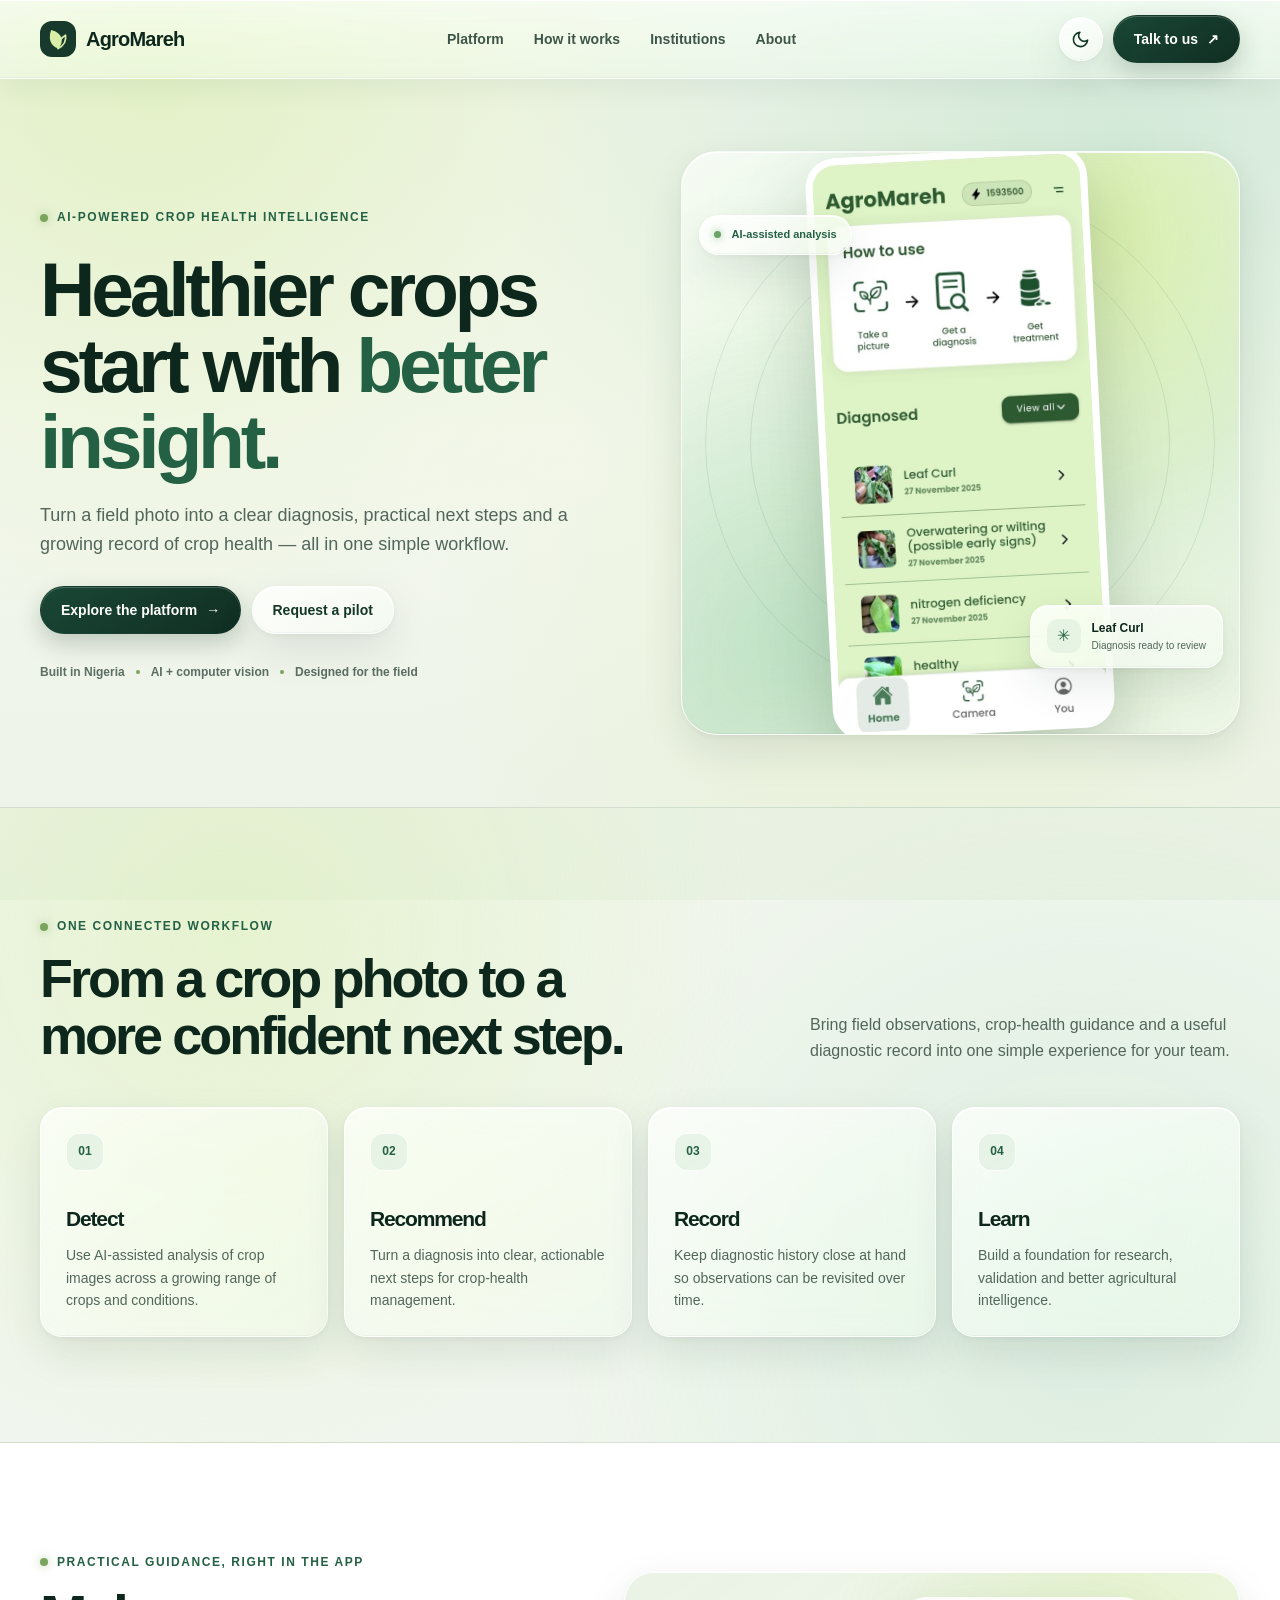
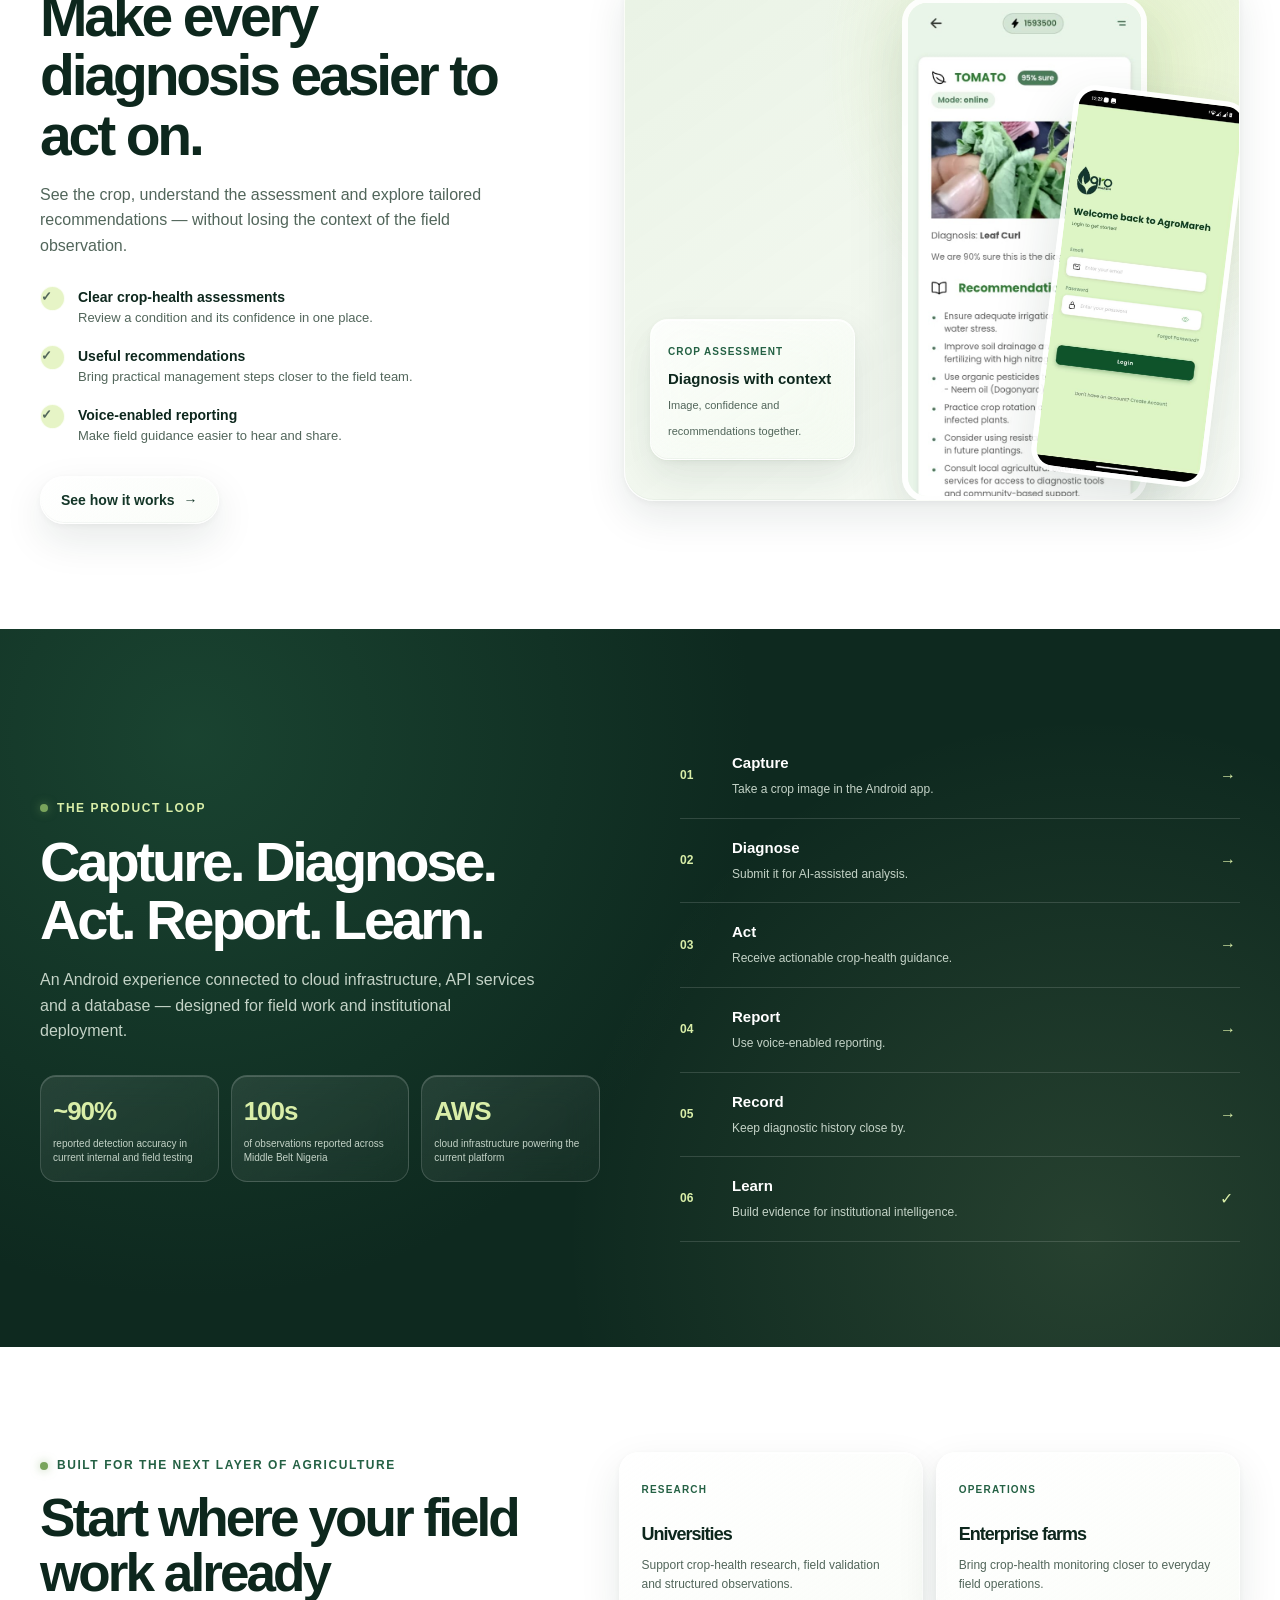
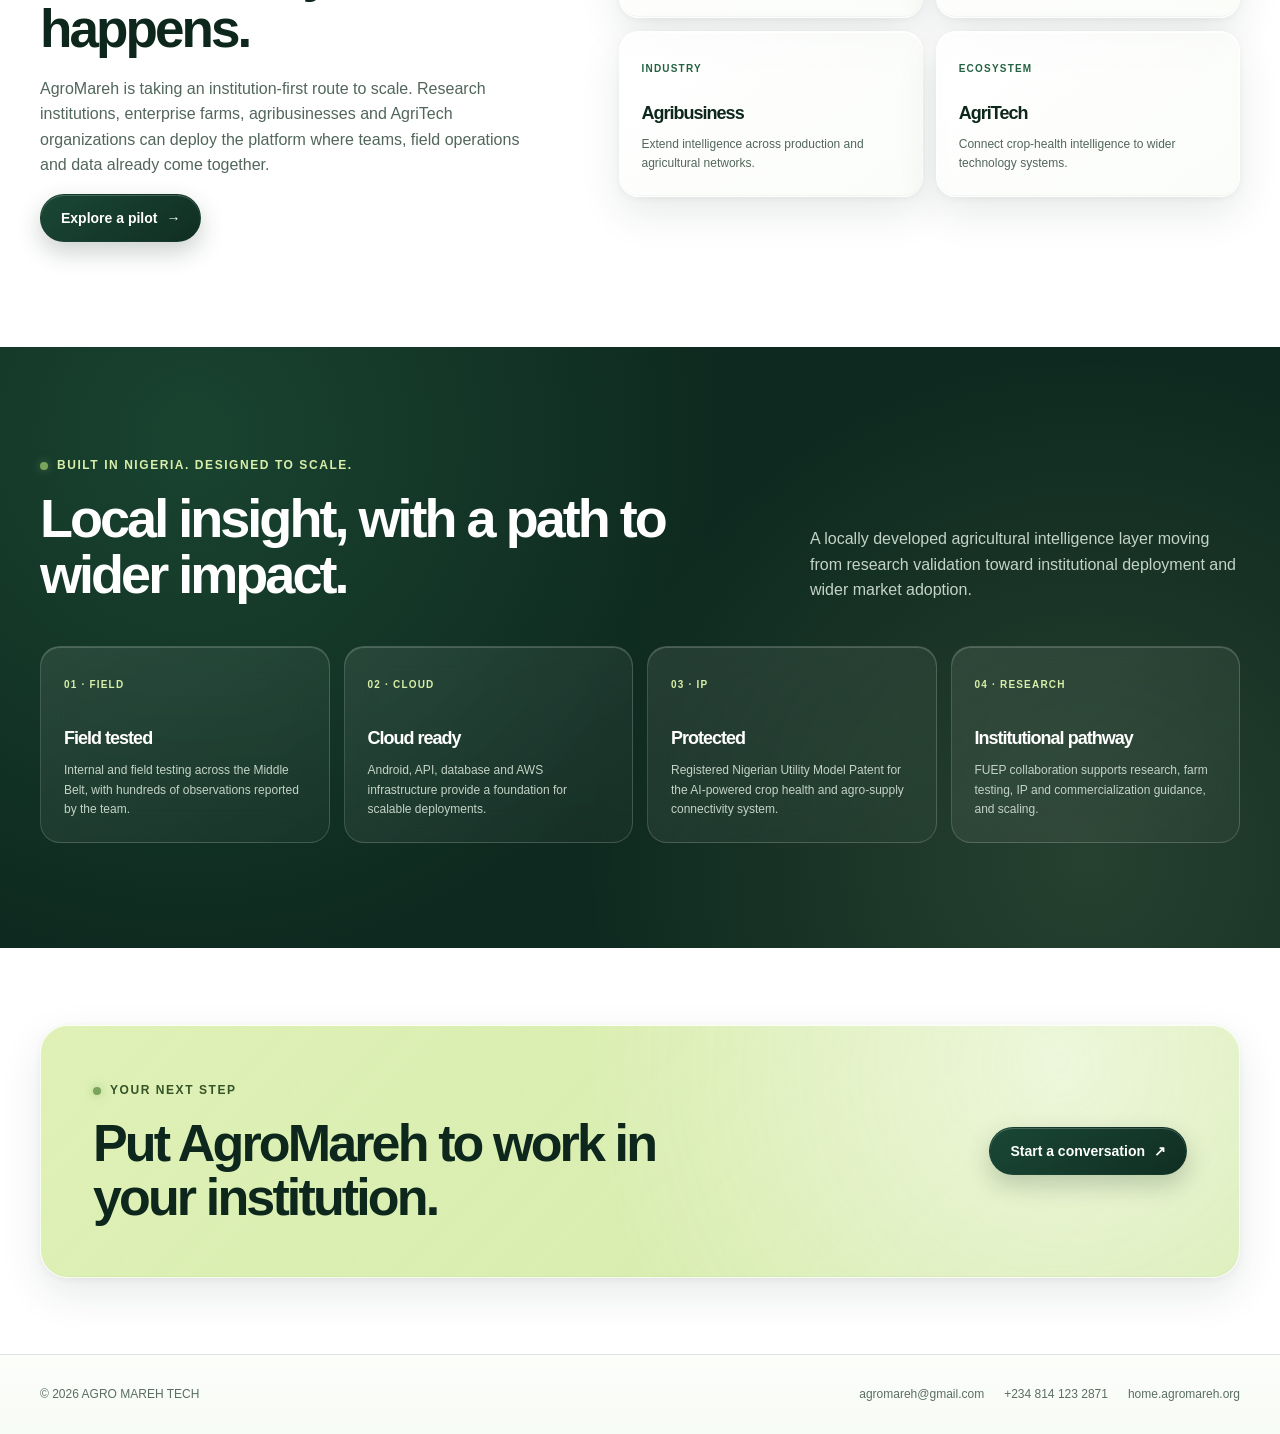
==== commit 33d5db83: "feat: add base styles, responsive layouts, and section components for home page" ====
--- a/index.html
+++ b/index.html
@@ -4,7 +4,7 @@
   <meta charset="utf-8">
   <meta name="viewport" content="width=device-width, initial-scale=1">
   <meta name="description" content="AgroMareh turns crop observations into actionable intelligence for research institutions, agribusinesses and enterprise farms.">
-  <meta name="theme-color" content="#f7f8f2">
+  <meta name="theme-color" content="#eef4ea">
   <meta property="og:type" content="website">
   <meta property="og:url" content="https://home.agromareh.org/">
   <meta property="og:title" content="AgroMareh — Crop health, made actionable">
@@ -12,6 +12,17 @@
   <link rel="canonical" href="https://home.agromareh.org/">
   <link rel="icon" type="image/svg+xml" href="assets/icons/agromareh-mark.svg">
   <title>AgroMareh — Crop health, made actionable</title>
+  <script>
+    (function () {
+      try {
+        var saved = localStorage.getItem("agromareh-theme");
+        var theme = saved || (window.matchMedia("(prefers-color-scheme: dark)").matches ? "dark" : "light");
+        document.documentElement.dataset.theme = theme;
+      } catch (e) {
+        document.documentElement.dataset.theme = "light";
+      }
+    })();
+  </script>
   <link rel="stylesheet" href="assets/css/tokens.css">
   <link rel="stylesheet" href="assets/css/base.css">
   <link rel="stylesheet" href="assets/css/sections.css">
@@ -30,9 +41,20 @@
         <a href="#institutions">Institutions</a>
         <a href="#about">About</a>
       </nav>
-      <button class="button" type="button" data-open-modal>
-        Talk to us <span aria-hidden="true">↗</span>
-      </button>
+      <div class="nav-actions">
+        <button class="theme-toggle" type="button" data-theme-toggle aria-label="Switch to dark mode" aria-pressed="false" title="Switch to dark mode">
+          <svg class="icon-moon" viewBox="0 0 24 24" fill="none" stroke="currentColor" stroke-width="2" stroke-linecap="round" stroke-linejoin="round" aria-hidden="true">
+            <path d="M21 12.79A9 9 0 1 1 11.21 3 7 7 0 0 0 21 12.79z"/>
+          </svg>
+          <svg class="icon-sun" viewBox="0 0 24 24" fill="none" stroke="currentColor" stroke-width="2" stroke-linecap="round" stroke-linejoin="round" aria-hidden="true">
+            <circle cx="12" cy="12" r="4"/>
+            <path d="M12 2v2M12 20v2M4.93 4.93l1.41 1.41M17.66 17.66l1.41 1.41M2 12h2M20 12h2M4.93 19.07l1.41-1.41M17.66 6.34l1.41-1.41"/>
+          </svg>
+        </button>
+        <button class="button" type="button" data-open-modal>
+          Talk to us <span aria-hidden="true">↗</span>
+        </button>
+      </div>
     </div>
   </header>
 
--- a/assets/css/tokens.css
+++ b/assets/css/tokens.css
@@ -1,41 +1,187 @@
 /* ==========================================================================
    Design Tokens — AgroMareh
+   Light Mode: Liquid Glass UI
+   Dark Mode:  Deep Botanical Obsidian Glass
    ========================================================================== */
 
-:root {
+:root,
+[data-theme="light"] {
   color-scheme: light;
 
-  /* Brand & surface colors */
-  --ink: #173a2d;
-  --ink-deep: #102d22;
-  --green: #286547;
-  --green-soft: #e7efe6;
+  /* Core brand & text */
+  --ink: #143628;
+  --ink-deep: #0d271d;
+  --green: #246144;
+  --green-soft: rgb(225 240 225 / 72%);
   --green-accent: #79a45c;
   --lime: #d9eea8;
   --lime-hover: #cbe48c;
-  --paper: #f7f8f2;
-  --surface-soft: #edf2e8;
-  --surface-card: #fbfcf8;
   --white: #ffffff;
 
-  /* Text & border colors */
-  --muted: #68776d;
-  --muted-dark: #c0cdc2;
-  --nav-text: #53675b;
-  --subtle-text: #718075;
-  --line: #e2e7dc;
-  --line-card: #e5e9e0;
+  /* Text tokens */
+  --muted: #52665b;
+  --muted-dark: #c4d3c7;
+  --nav-text: #3e5549;
+  --subtle-text: #5b6e63;
+
+  /* Page canvas & section surfaces */
+  --page-bg:
+    radial-gradient(circle at 12% 8%, rgb(217 238 168 / 55%) 0%, transparent 42%),
+    radial-gradient(circle at 88% 16%, rgb(164 214 185 / 38%) 0%, transparent 46%),
+    radial-gradient(circle at 72% 62%, rgb(217 238 168 / 32%) 0%, transparent 48%),
+    linear-gradient(180deg, #eef4ea 0%, #f5f8f1 48%, #ebf2e6 100%);
+  --section-soft-bg:
+    radial-gradient(circle at 18% 20%, rgb(217 238 168 / 42%), transparent 45%),
+    radial-gradient(circle at 85% 80%, rgb(176 218 194 / 30%), transparent 45%),
+    rgb(233 242 229 / 68%);
+  --section-white-bg: rgb(255 255 255 / 44%);
+  --section-dark-bg:
+    radial-gradient(circle at 15% 15%, rgb(48 118 82 / 34%), transparent 45%),
+    radial-gradient(circle at 85% 85%, rgb(217 238 168 / 12%), transparent 42%),
+    #0e291f;
+
+  /* Liquid Glass materials */
+  --glass-bg: linear-gradient(145deg, rgb(255 255 255 / 74%), rgb(245 250 242 / 46%));
+  --glass-bg-strong: linear-gradient(145deg, rgb(255 255 255 / 86%), rgb(246 251 244 / 64%));
+  --glass-bg-hover: linear-gradient(145deg, rgb(255 255 255 / 88%), rgb(236 247 233 / 66%));
+  --glass-header-bg: linear-gradient(180deg, rgb(250 253 248 / 76%), rgb(242 248 239 / 62%));
+  --glass-border: rgb(255 255 255 / 78%);
+  --glass-border-subtle: rgb(20 54 40 / 10%);
+  --glass-specular: inset 0 1px 0 rgb(255 255 255 / 92%), inset 0 -1px 0 rgb(20 54 40 / 4%);
+  --glass-blur: blur(22px) saturate(185%);
+  --glass-shadow: 0 16px 40px rgb(22 52 36 / 10%), 0 2px 8px rgb(22 52 36 / 5%);
+  --glass-shadow-hover: 0 22px 52px rgb(22 52 36 / 14%), 0 4px 12px rgb(22 52 36 / 7%);
+
+  /* Art & showcase frames */
+  --hero-art-bg:
+    radial-gradient(ellipse at 76% 14%, rgb(217 238 168 / 92%), transparent 44%),
+    radial-gradient(ellipse at 18% 84%, rgb(164 214 185 / 55%), transparent 48%),
+    linear-gradient(150deg, rgb(255 255 255 / 66%), rgb(220 236 218 / 58%) 65%, rgb(239 246 234 / 72%));
+  --showcase-art-bg:
+    radial-gradient(circle at 80% 18%, rgb(217 238 168 / 52%), transparent 45%),
+    linear-gradient(145deg, rgb(225 238 219 / 72%), rgb(247 251 244 / 62%));
+  --art-ring: rgb(40 101 71 / 12%);
+  --bezel-color: rgb(255 255 255 / 92%);
+
+  /* Dark-section card glass */
+  --dark-card-bg: linear-gradient(145deg, rgb(255 255 255 / 9%), rgb(255 255 255 / 3%));
+  --dark-card-border: rgb(255 255 255 / 16%);
+  --dark-card-specular: inset 0 1px 0 rgb(255 255 255 / 18%);
+  --line: rgb(20 54 40 / 12%);
   --line-dark: rgb(255 255 255 / 14%);
 
-  /* Typography */
+  /* Buttons */
+  --btn-primary-bg: linear-gradient(145deg, #1a4735, #102e22);
+  --btn-primary-hover: linear-gradient(145deg, #2b6e4e, #1d5139);
+  --btn-primary-text: #ffffff;
+  --btn-primary-shadow: 0 10px 24px rgb(16 46 34 / 22%), inset 0 1px 0 rgb(255 255 255 / 20%);
+
+  /* CTA box */
+  --cta-bg:
+    radial-gradient(circle at 85% 15%, rgb(255 255 255 / 55%), transparent 45%),
+    linear-gradient(135deg, rgb(217 238 168 / 84%), rgb(198 228 144 / 74%));
+  --cta-border: rgb(255 255 255 / 78%);
+  --cta-eyebrow: #355427;
+  --cta-heading: #0d271d;
+
+  /* Modal & inputs */
+  --modal-backdrop: rgb(12 30 22 / 46%);
+  --input-bg: rgb(255 255 255 / 76%);
+  --input-border: rgb(20 54 40 / 16%);
+  --check-bg: rgb(217 238 168 / 65%);
+
+  /* Typography & elevation */
   --font-sans: "Inter", -apple-system, BlinkMacSystemFont, "Segoe UI", Arial, Helvetica, sans-serif;
-
-  /* Elevation & radii */
-  --shadow: 0 20px 55px rgb(32 62 42 / 12%);
-  --shadow-card: 0 12px 35px rgb(29 60 38 / 13%);
-  --shadow-screen: 0 30px 70px rgb(37 68 44 / 23%);
+  --shadow: 0 20px 55px rgb(24 56 38 / 14%);
+  --shadow-screen: 0 30px 70px rgb(27 58 38 / 22%);
 
   /* Layout */
   --container-max: 1200px;
   --container-gutter: 48px;
 }
+
+[data-theme="dark"] {
+  color-scheme: dark;
+
+  /* Core brand & text */
+  --ink: #e8f1eb;
+  --ink-deep: #f4faf5;
+  --green: #9ad88c;
+  --green-soft: rgb(154 216 140 / 14%);
+  --green-accent: #b8e38c;
+  --lime: #d9eea8;
+  --lime-hover: #e5f5be;
+  --white: #ffffff;
+
+  /* Text tokens */
+  --muted: #9eb3a6;
+  --muted-dark: #a6bbb0;
+  --nav-text: #bfd0c5;
+  --subtle-text: #8da396;
+
+  /* Page canvas & section surfaces */
+  --page-bg:
+    radial-gradient(circle at 12% 8%, rgb(40 107 74 / 28%) 0%, transparent 42%),
+    radial-gradient(circle at 86% 18%, rgb(217 238 168 / 10%) 0%, transparent 40%),
+    linear-gradient(180deg, #07140f 0%, #0a1b14 50%, #07130e 100%);
+  --section-soft-bg:
+    radial-gradient(circle at 20% 20%, rgb(42 110 76 / 20%), transparent 45%),
+    rgb(13 33 25 / 72%);
+  --section-white-bg: rgb(10 26 20 / 60%);
+  --section-dark-bg:
+    radial-gradient(circle at 15% 15%, rgb(46 115 80 / 22%), transparent 45%),
+    #050e0a;
+
+  /* Dark Obsidian Glass materials */
+  --glass-bg: linear-gradient(145deg, rgb(20 48 37 / 72%), rgb(11 29 22 / 64%));
+  --glass-bg-strong: linear-gradient(145deg, rgb(22 52 40 / 88%), rgb(12 31 24 / 82%));
+  --glass-bg-hover: linear-gradient(145deg, rgb(28 64 49 / 82%), rgb(15 38 29 / 74%));
+  --glass-header-bg: linear-gradient(180deg, rgb(8 22 16 / 82%), rgb(8 22 16 / 68%));
+  --glass-border: rgb(217 238 168 / 15%);
+  --glass-border-subtle: rgb(255 255 255 / 8%);
+  --glass-specular: inset 0 1px 0 rgb(255 255 255 / 12%), inset 0 -1px 0 rgb(0 0 0 / 28%);
+  --glass-blur: blur(22px) saturate(155%);
+  --glass-shadow: 0 18px 44px rgb(0 0 0 / 34%), 0 2px 10px rgb(0 0 0 / 22%);
+  --glass-shadow-hover: 0 24px 56px rgb(0 0 0 / 44%), 0 4px 14px rgb(0 0 0 / 28%);
+
+  /* Art & showcase frames */
+  --hero-art-bg:
+    radial-gradient(ellipse at 76% 14%, rgb(217 238 168 / 24%), transparent 46%),
+    radial-gradient(ellipse at 18% 84%, rgb(40 108 75 / 36%), transparent 50%),
+    linear-gradient(150deg, rgb(18 45 34 / 84%), rgb(10 28 21 / 88%));
+  --showcase-art-bg:
+    radial-gradient(circle at 80% 18%, rgb(217 238 168 / 16%), transparent 45%),
+    linear-gradient(145deg, rgb(18 44 34 / 84%), rgb(10 27 20 / 88%));
+  --art-ring: rgb(217 238 168 / 12%);
+  --bezel-color: rgb(217 238 168 / 22%);
+
+  /* Dark-section card glass */
+  --dark-card-bg: linear-gradient(145deg, rgb(22 52 40 / 62%), rgb(12 30 23 / 52%));
+  --dark-card-border: rgb(217 238 168 / 14%);
+  --dark-card-specular: inset 0 1px 0 rgb(255 255 255 / 10%);
+  --line: rgb(217 238 168 / 12%);
+  --line-dark: rgb(217 238 168 / 13%);
+
+  /* Buttons */
+  --btn-primary-bg: linear-gradient(145deg, #dff2b2, #c4e285);
+  --btn-primary-hover: linear-gradient(145deg, #ebf9c8, #d2ec9a);
+  --btn-primary-text: #0b2118;
+  --btn-primary-shadow: 0 10px 26px rgb(0 0 0 / 32%), inset 0 1px 0 rgb(255 255 255 / 55%);
+
+  /* CTA box */
+  --cta-bg:
+    radial-gradient(circle at 85% 15%, rgb(217 238 168 / 22%), transparent 48%),
+    linear-gradient(135deg, rgb(25 63 47 / 88%), rgb(14 38 29 / 86%));
+  --cta-border: rgb(217 238 168 / 22%);
+  --cta-eyebrow: var(--lime);
+  --cta-heading: #f4faf5;
+
+  /* Modal & inputs */
+  --modal-backdrop: rgb(3 10 7 / 74%);
+  --input-bg: rgb(7 20 15 / 72%);
+  --input-border: rgb(217 238 168 / 20%);
+  --check-bg: rgb(217 238 168 / 18%);
+
+  --shadow: 0 24px 60px rgb(0 0 0 / 45%);
+  --shadow-screen: 0 30px 70px rgb(0 0 0 / 55%);
+}
--- a/assets/css/base.css
+++ b/assets/css/base.css
@@ -14,10 +14,13 @@
 
 body {
   margin: 0;
-  background: var(--paper);
+  min-height: 100vh;
+  background: var(--page-bg);
+  background-attachment: fixed;
   color: var(--ink);
   font: 16px/1.6 var(--font-sans);
   -webkit-font-smoothing: antialiased;
+  transition: color 0.25s ease, background 0.25s ease;
 }
 
 body.modal-open {
@@ -60,7 +63,7 @@
 }
 
 :focus-visible {
-  outline: 3px solid #7c9f62;
+  outline: 3px solid var(--green-accent);
   outline-offset: 3px;
 }
 
@@ -87,6 +90,7 @@
   height: 8px;
   border-radius: 50%;
   background: var(--green-accent);
+  box-shadow: 0 0 10px rgb(121 164 92 / 55%);
   content: "";
 }
 
@@ -100,35 +104,74 @@
   padding: 0 20px;
   border: 1px solid transparent;
   border-radius: 999px;
-  background: var(--ink);
-  color: var(--white);
+  background: var(--btn-primary-bg);
+  color: var(--btn-primary-text);
   font-size: 14px;
   font-weight: 700;
   cursor: pointer;
-  transition: transform 0.2s ease, background 0.2s ease;
+  box-shadow: var(--btn-primary-shadow);
+  transition: transform 0.2s ease, background 0.2s ease, box-shadow 0.2s ease, border-color 0.2s ease;
 }
 
 .button:hover {
   transform: translateY(-2px);
-  background: var(--green);
+  background: var(--btn-primary-hover);
 }
 
 .button-light {
-  border-color: var(--line);
-  background: var(--white);
+  border-color: var(--glass-border);
+  background: var(--glass-bg-strong);
   color: var(--ink);
+  backdrop-filter: var(--glass-blur);
+  -webkit-backdrop-filter: var(--glass-blur);
+  box-shadow: var(--glass-specular), var(--glass-shadow);
 }
 
 .button-light:hover {
-  background: var(--green-soft);
-  color: var(--ink);
+  background: var(--glass-bg-hover);
+  color: var(--ink-deep);
+  box-shadow: var(--glass-specular), var(--glass-shadow-hover);
 }
 
-.button-lime {
-  background: var(--lime);
-  color: var(--ink-deep);
+/* Theme toggle button */
+.theme-toggle {
+  display: inline-flex;
+  width: 44px;
+  height: 44px;
+  align-items: center;
+  justify-content: center;
+  padding: 0;
+  border: 1px solid var(--glass-border);
+  border-radius: 999px;
+  background: var(--glass-bg-strong);
+  color: var(--ink);
+  cursor: pointer;
+  backdrop-filter: var(--glass-blur);
+  -webkit-backdrop-filter: var(--glass-blur);
+  box-shadow: var(--glass-specular), var(--glass-shadow);
+  transition: transform 0.2s ease, background 0.2s ease, color 0.2s ease, box-shadow 0.2s ease;
 }
 
-.button-lime:hover {
-  background: var(--lime-hover);
+.theme-toggle:hover {
+  transform: translateY(-2px);
+  background: var(--glass-bg-hover);
+  color: var(--green);
 }
+
+.theme-toggle svg {
+  width: 19px;
+  height: 19px;
+  display: block;
+}
+
+.theme-toggle .icon-sun {
+  display: none;
+}
+
+[data-theme="dark"] .theme-toggle .icon-sun {
+  display: block;
+}
+
+[data-theme="dark"] .theme-toggle .icon-moon {
+  display: none;
+}
--- a/assets/css/sections.css
+++ b/assets/css/sections.css
@@ -1,5 +1,5 @@
 /* ==========================================================================
-   Page Sections & Components
+   Page Sections & Components (Liquid Glass Light + Obsidian Glass Dark)
    ========================================================================== */
 
 /* Header & Navigation */
@@ -7,9 +7,11 @@
   position: sticky;
   z-index: 4;
   top: 0;
-  border-bottom: 1px solid rgb(226 231 220 / 75%);
-  background: rgb(247 248 242 / 92%);
-  backdrop-filter: blur(16px);
+  border-bottom: 1px solid var(--glass-border);
+  background: var(--glass-header-bg);
+  backdrop-filter: var(--glass-blur);
+  -webkit-backdrop-filter: var(--glass-blur);
+  box-shadow: var(--glass-specular), 0 8px 30px rgb(16 44 30 / 6%);
 }
 
 .nav {
@@ -24,6 +26,7 @@
   display: inline-flex;
   align-items: center;
   gap: 10px;
+  color: var(--ink-deep);
   font-size: 20px;
   font-weight: 800;
   letter-spacing: -0.04em;
@@ -43,9 +46,20 @@
   font-weight: 600;
 }
 
+.nav-links a,
+.footer-links a {
+  transition: color 0.2s ease;
+}
+
 .nav-links a:hover,
 .footer-links a:hover {
   color: var(--green);
+}
+
+.nav-actions {
+  display: flex;
+  align-items: center;
+  gap: 10px;
 }
 
 /* Hero */
@@ -97,7 +111,7 @@
   width: 4px;
   height: 4px;
   border-radius: 50%;
-  background: #92a987;
+  background: var(--green-accent);
 }
 
 .hero-art {
@@ -106,17 +120,18 @@
   min-height: 560px;
   place-items: center;
   overflow: hidden;
-  border: 1px solid #dfe9d6;
+  border: 1px solid var(--glass-border);
   border-radius: 36px;
-  background:
-    radial-gradient(ellipse at 76% 14%, rgb(217 238 168 / 92%), transparent 40%),
-    linear-gradient(150deg, #e9f1df, #dce9d5 65%, #e9eee2);
+  background: var(--hero-art-bg);
+  backdrop-filter: var(--glass-blur);
+  -webkit-backdrop-filter: var(--glass-blur);
+  box-shadow: var(--glass-specular), var(--glass-shadow);
 }
 
 .hero-art::before,
 .hero-art::after {
   position: absolute;
-  border: 1px solid rgb(40 101 71 / 10%);
+  border: 1px solid var(--art-ring);
   border-radius: 50%;
   content: "";
 }
@@ -136,7 +151,7 @@
   z-index: 1;
   width: min(282px, 65%);
   overflow: hidden;
-  border: 7px solid var(--white);
+  border: 7px solid var(--bezel-color);
   border-radius: 30px;
   background: var(--white);
   box-shadow: var(--shadow-screen);
@@ -155,11 +170,13 @@
   align-items: center;
   gap: 11px;
   padding: 13px 16px;
-  border: 1px solid rgb(255 255 255 / 80%);
-  border-radius: 16px;
-  background: rgb(255 255 255 / 91%);
-  box-shadow: var(--shadow-card);
-  backdrop-filter: blur(12px);
+  border: 1px solid var(--glass-border);
+  border-radius: 18px;
+  background: var(--glass-bg-strong);
+  color: var(--ink-deep);
+  box-shadow: var(--glass-specular), var(--glass-shadow);
+  backdrop-filter: var(--glass-blur);
+  -webkit-backdrop-filter: var(--glass-blur);
 }
 
 .floating-card strong,
@@ -195,7 +212,7 @@
 .floating-ai {
   top: 63px;
   left: 17px;
-  padding: 10px 13px;
+  padding: 10px 14px;
   border-radius: 999px;
   color: var(--green);
   font-size: 11px;
@@ -207,6 +224,7 @@
   height: 7px;
   border-radius: 50%;
   background: #69a365;
+  box-shadow: 0 0 8px rgb(105 163 101 / 75%);
 }
 
 /* Generic Sections */
@@ -215,15 +233,16 @@
 }
 
 .section-soft {
-  background: var(--surface-soft);
+  background: var(--section-soft-bg);
+  border-block: 1px solid var(--glass-border-subtle);
 }
 
 .section-white {
-  background: var(--white);
+  background: var(--section-white-bg);
 }
 
 .section-dark {
-  background: var(--ink-deep);
+  background: var(--section-dark-bg);
   color: var(--white);
 }
 
@@ -270,9 +289,19 @@
 .feature-card {
   min-height: 222px;
   padding: 25px;
-  border: 1px solid var(--line-card);
-  border-radius: 21px;
-  background: var(--white);
+  border: 1px solid var(--glass-border);
+  border-radius: 22px;
+  background: var(--glass-bg);
+  backdrop-filter: var(--glass-blur);
+  -webkit-backdrop-filter: var(--glass-blur);
+  box-shadow: var(--glass-specular), var(--glass-shadow);
+  transition: transform 0.25s ease, box-shadow 0.25s ease, background 0.25s ease;
+}
+
+.feature-card:hover {
+  transform: translateY(-4px);
+  background: var(--glass-bg-hover);
+  box-shadow: var(--glass-specular), var(--glass-shadow-hover);
 }
 
 .feature-number {
@@ -280,6 +309,7 @@
   width: 38px;
   height: 38px;
   place-items: center;
+  border: 1px solid var(--glass-border);
   border-radius: 13px;
   background: var(--green-soft);
   color: var(--green);
@@ -336,8 +366,9 @@
   width: 25px;
   height: 25px;
   place-items: center;
+  border: 1px solid var(--glass-border);
   border-radius: 50%;
-  background: #e5f0da;
+  background: var(--check-bg);
   color: var(--green);
   font-size: 13px;
   font-weight: 800;
@@ -345,7 +376,7 @@
 
 .showcase-item b {
   display: block;
-  color: var(--ink);
+  color: var(--ink-deep);
   font-size: 14px;
 }
 
@@ -359,8 +390,12 @@
   position: relative;
   min-height: 530px;
   overflow: hidden;
+  border: 1px solid var(--glass-border);
   border-radius: 30px;
-  background: linear-gradient(145deg, #e1ebd8, #eff3e8);
+  background: var(--showcase-art-bg);
+  backdrop-filter: var(--glass-blur);
+  -webkit-backdrop-filter: var(--glass-blur);
+  box-shadow: var(--glass-specular), var(--glass-shadow);
 }
 
 .diagnosis-screen {
@@ -369,7 +404,7 @@
   right: 15%;
   width: 245px;
   overflow: hidden;
-  border: 6px solid var(--white);
+  border: 6px solid var(--bezel-color);
   border-radius: 25px;
   box-shadow: var(--shadow);
 }
@@ -384,7 +419,7 @@
   bottom: 20px;
   width: 175px;
   overflow: hidden;
-  border: 5px solid var(--white);
+  border: 5px solid var(--bezel-color);
   border-radius: 22px;
   box-shadow: var(--shadow);
   transform: rotate(7deg);
@@ -400,10 +435,13 @@
   left: 25px;
   max-width: 205px;
   padding: 17px;
-  border: 1px solid rgb(255 255 255 / 80%);
+  border: 1px solid var(--glass-border);
   border-radius: 18px;
-  background: rgb(255 255 255 / 89%);
-  box-shadow: 0 12px 35px rgb(29 60 38 / 12%);
+  background: var(--glass-bg-strong);
+  color: var(--ink-deep);
+  backdrop-filter: var(--glass-blur);
+  -webkit-backdrop-filter: var(--glass-blur);
+  box-shadow: var(--glass-specular), var(--glass-shadow);
 }
 
 .showcase-note small {
@@ -442,7 +480,7 @@
 
 .process-copy > p {
   max-width: 500px;
-  color: #d0dbd0;
+  color: var(--muted-dark);
 }
 
 .stats {
@@ -454,8 +492,12 @@
 
 .stat {
   padding: 15px 12px;
-  border: 1px solid var(--line-dark);
-  border-radius: 15px;
+  border: 1px solid var(--dark-card-border);
+  border-radius: 16px;
+  background: var(--dark-card-bg);
+  backdrop-filter: blur(16px);
+  -webkit-backdrop-filter: blur(16px);
+  box-shadow: var(--dark-card-specular);
 }
 
 .stat strong {
@@ -535,9 +577,19 @@
 .audience-card {
   min-height: 166px;
   padding: 22px;
-  border: 1px solid var(--line);
-  border-radius: 19px;
-  background: var(--surface-card);
+  border: 1px solid var(--glass-border);
+  border-radius: 20px;
+  background: var(--glass-bg);
+  backdrop-filter: var(--glass-blur);
+  -webkit-backdrop-filter: var(--glass-blur);
+  box-shadow: var(--glass-specular), var(--glass-shadow);
+  transition: transform 0.25s ease, box-shadow 0.25s ease, background 0.25s ease;
+}
+
+.audience-card:hover {
+  transform: translateY(-3px);
+  background: var(--glass-bg-hover);
+  box-shadow: var(--glass-specular), var(--glass-shadow-hover);
 }
 
 .audience-card small {
@@ -568,9 +620,18 @@
 .proof-card {
   min-height: 180px;
   padding: 23px;
-  border: 1px solid var(--line-dark);
-  border-radius: 19px;
-  background: rgb(255 255 255 / 4%);
+  border: 1px solid var(--dark-card-border);
+  border-radius: 20px;
+  background: var(--dark-card-bg);
+  backdrop-filter: blur(16px);
+  -webkit-backdrop-filter: blur(16px);
+  box-shadow: var(--dark-card-specular);
+  transition: transform 0.25s ease, border-color 0.25s ease;
+}
+
+.proof-card:hover {
+  transform: translateY(-3px);
+  border-color: rgb(217 238 168 / 32%);
 }
 
 .proof-card small {
@@ -603,17 +664,22 @@
   justify-content: space-between;
   gap: 30px;
   padding: 52px;
+  border: 1px solid var(--cta-border);
   border-radius: 28px;
-  background: var(--lime);
+  background: var(--cta-bg);
+  backdrop-filter: var(--glass-blur);
+  -webkit-backdrop-filter: var(--glass-blur);
+  box-shadow: var(--glass-specular), var(--glass-shadow);
 }
 
 .cta-box .eyebrow {
-  color: #426132;
+  color: var(--cta-eyebrow);
 }
 
 .cta-box h2 {
   max-width: 620px;
   margin: 13px 0 0;
+  color: var(--cta-heading);
   font-size: clamp(32px, 4.5vw, 52px);
   line-height: 1.05;
 }
@@ -621,6 +687,9 @@
 footer {
   padding-block: 30px;
   border-top: 1px solid var(--line);
+  background: var(--glass-header-bg);
+  backdrop-filter: var(--glass-blur);
+  -webkit-backdrop-filter: var(--glass-blur);
   color: var(--subtle-text);
   font-size: 12px;
 }
@@ -646,7 +715,9 @@
   display: none;
   place-items: center;
   padding: 20px;
-  background: rgb(12 30 22 / 68%);
+  background: var(--modal-backdrop);
+  backdrop-filter: blur(10px);
+  -webkit-backdrop-filter: blur(10px);
 }
 
 .modal.open {
@@ -658,9 +729,12 @@
   max-height: calc(100vh - 40px);
   overflow: auto;
   padding: 30px;
-  border-radius: 24px;
-  background: var(--white);
-  box-shadow: var(--shadow);
+  border: 1px solid var(--glass-border);
+  border-radius: 26px;
+  background: var(--glass-bg-strong);
+  backdrop-filter: var(--glass-blur);
+  -webkit-backdrop-filter: var(--glass-blur);
+  box-shadow: var(--glass-specular), var(--shadow);
 }
 
 .modal-box h2 {
@@ -685,14 +759,20 @@
   width: 100%;
   margin-top: 6px;
   padding: 12px;
-  border: 1px solid #d8e0d4;
-  border-radius: 11px;
-  color: var(--ink);
+  border: 1px solid var(--input-border);
+  border-radius: 12px;
+  background: var(--input-bg);
+  color: var(--ink-deep);
+}
+
+.modal-box input::placeholder,
+.modal-box textarea::placeholder {
+  color: var(--muted);
 }
 
 .modal-box input:focus,
 .modal-box textarea:focus {
-  outline: 2px solid #84a969;
+  outline: 2px solid var(--green-accent);
   outline-offset: 2px;
 }
 
--- a/assets/css/responsive.css
+++ b/assets/css/responsive.css
@@ -60,10 +60,15 @@
     display: none;
   }
 
-  .nav > .button {
+  .nav-actions .button {
     min-height: 42px;
     padding-inline: 15px;
     font-size: 12px;
+  }
+
+  .theme-toggle {
+    width: 40px;
+    height: 40px;
   }
 
   .hero {
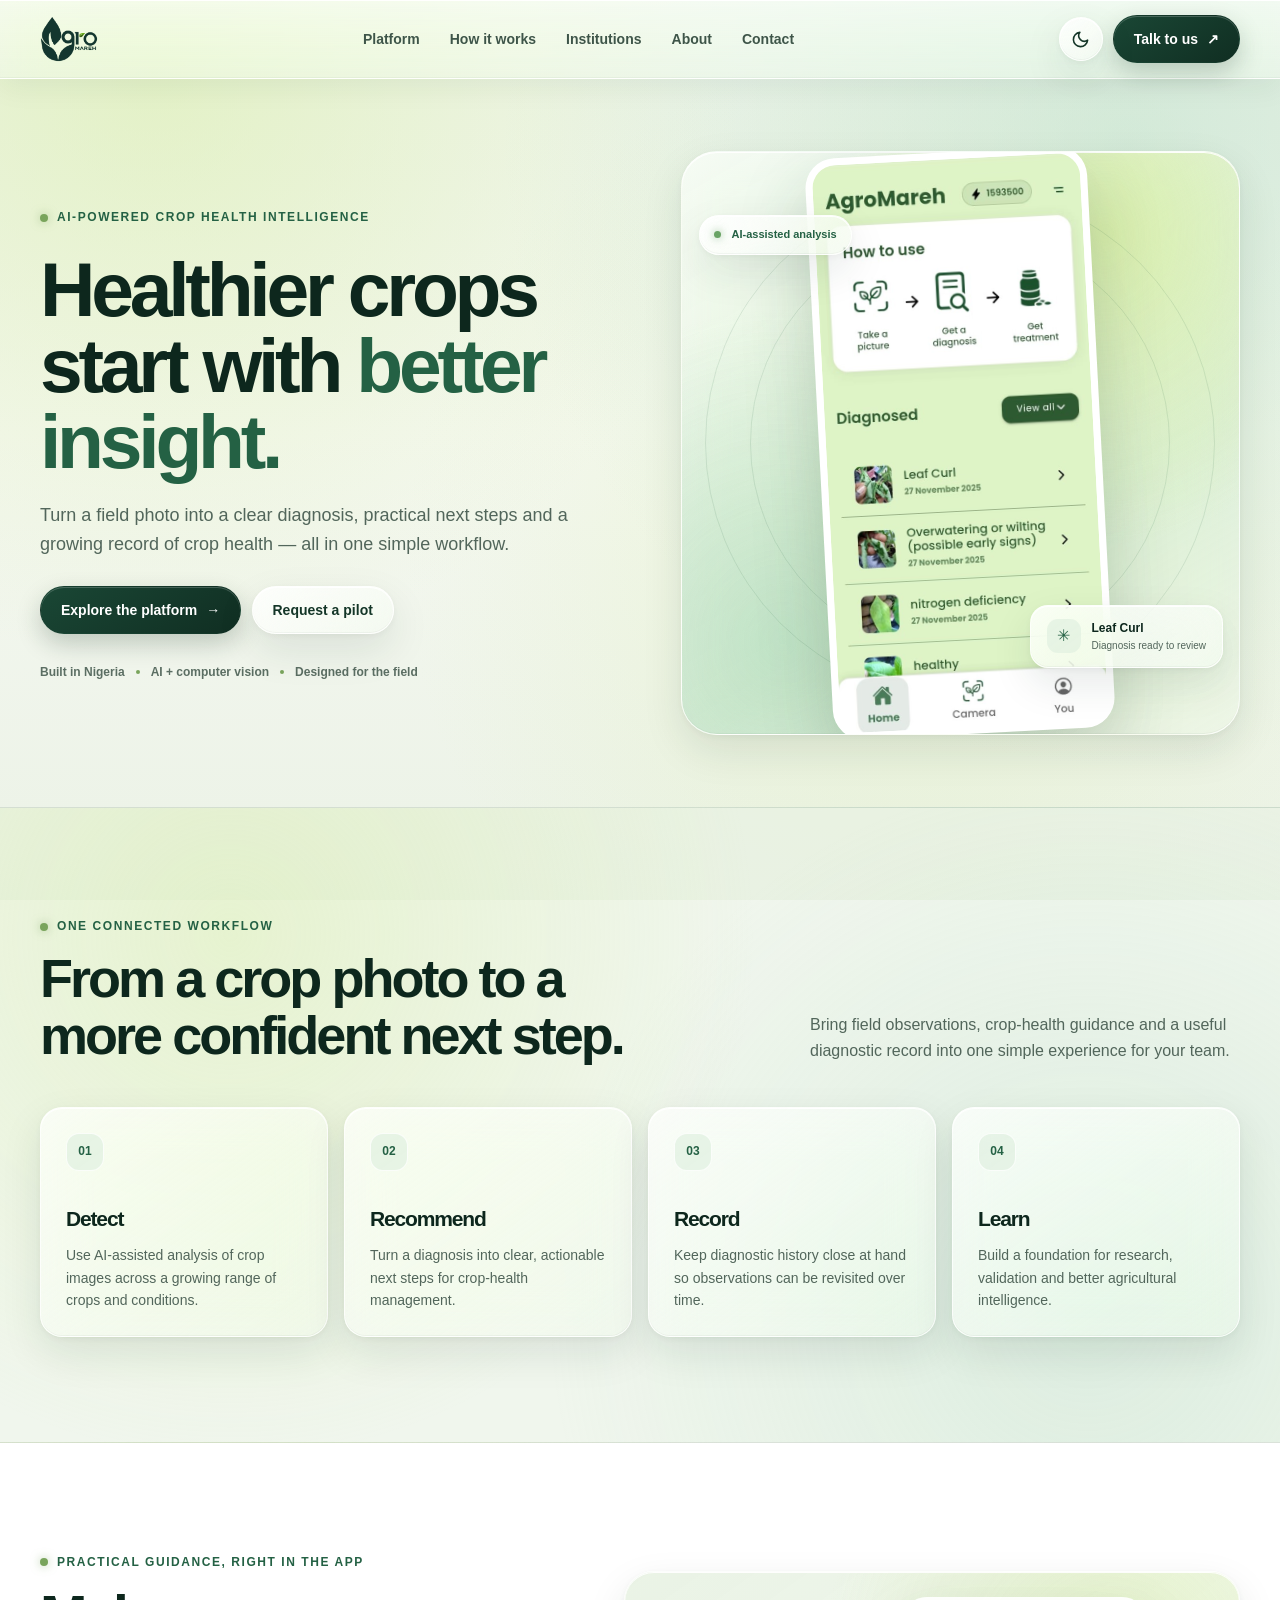
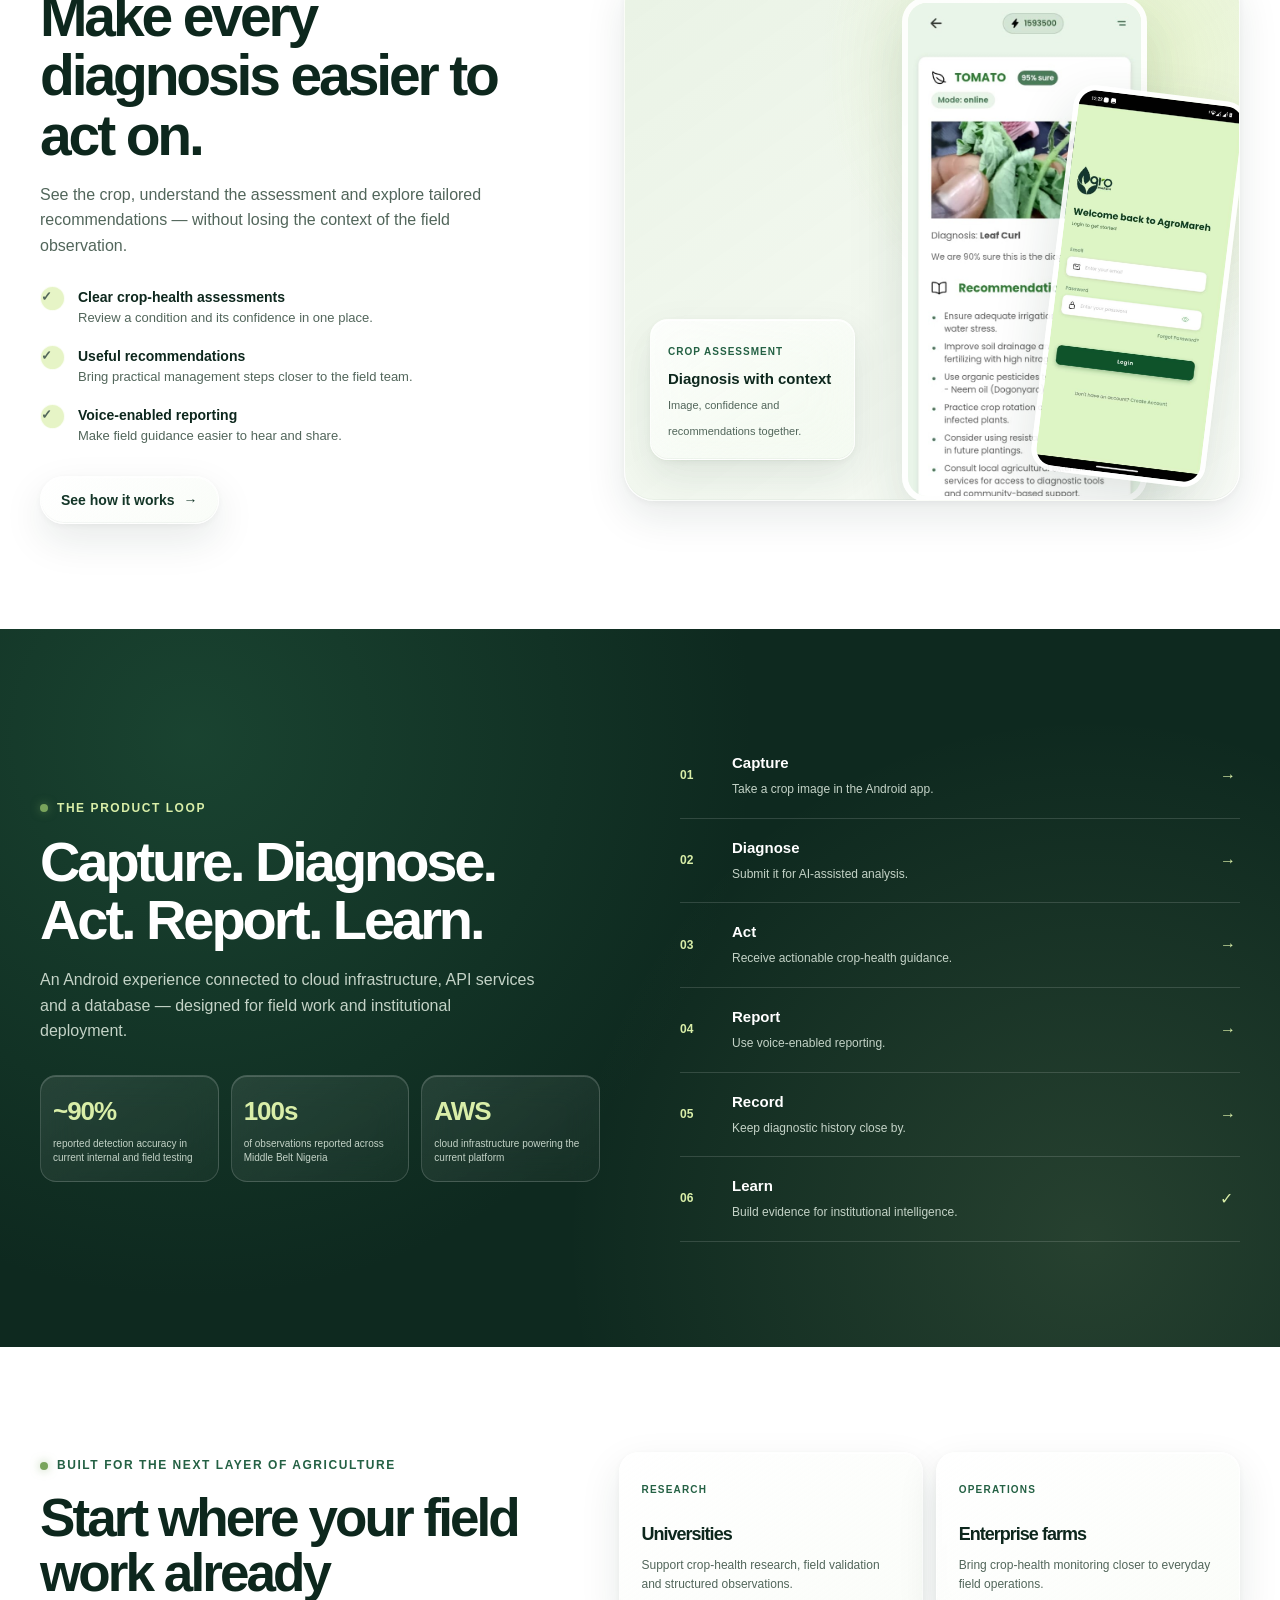
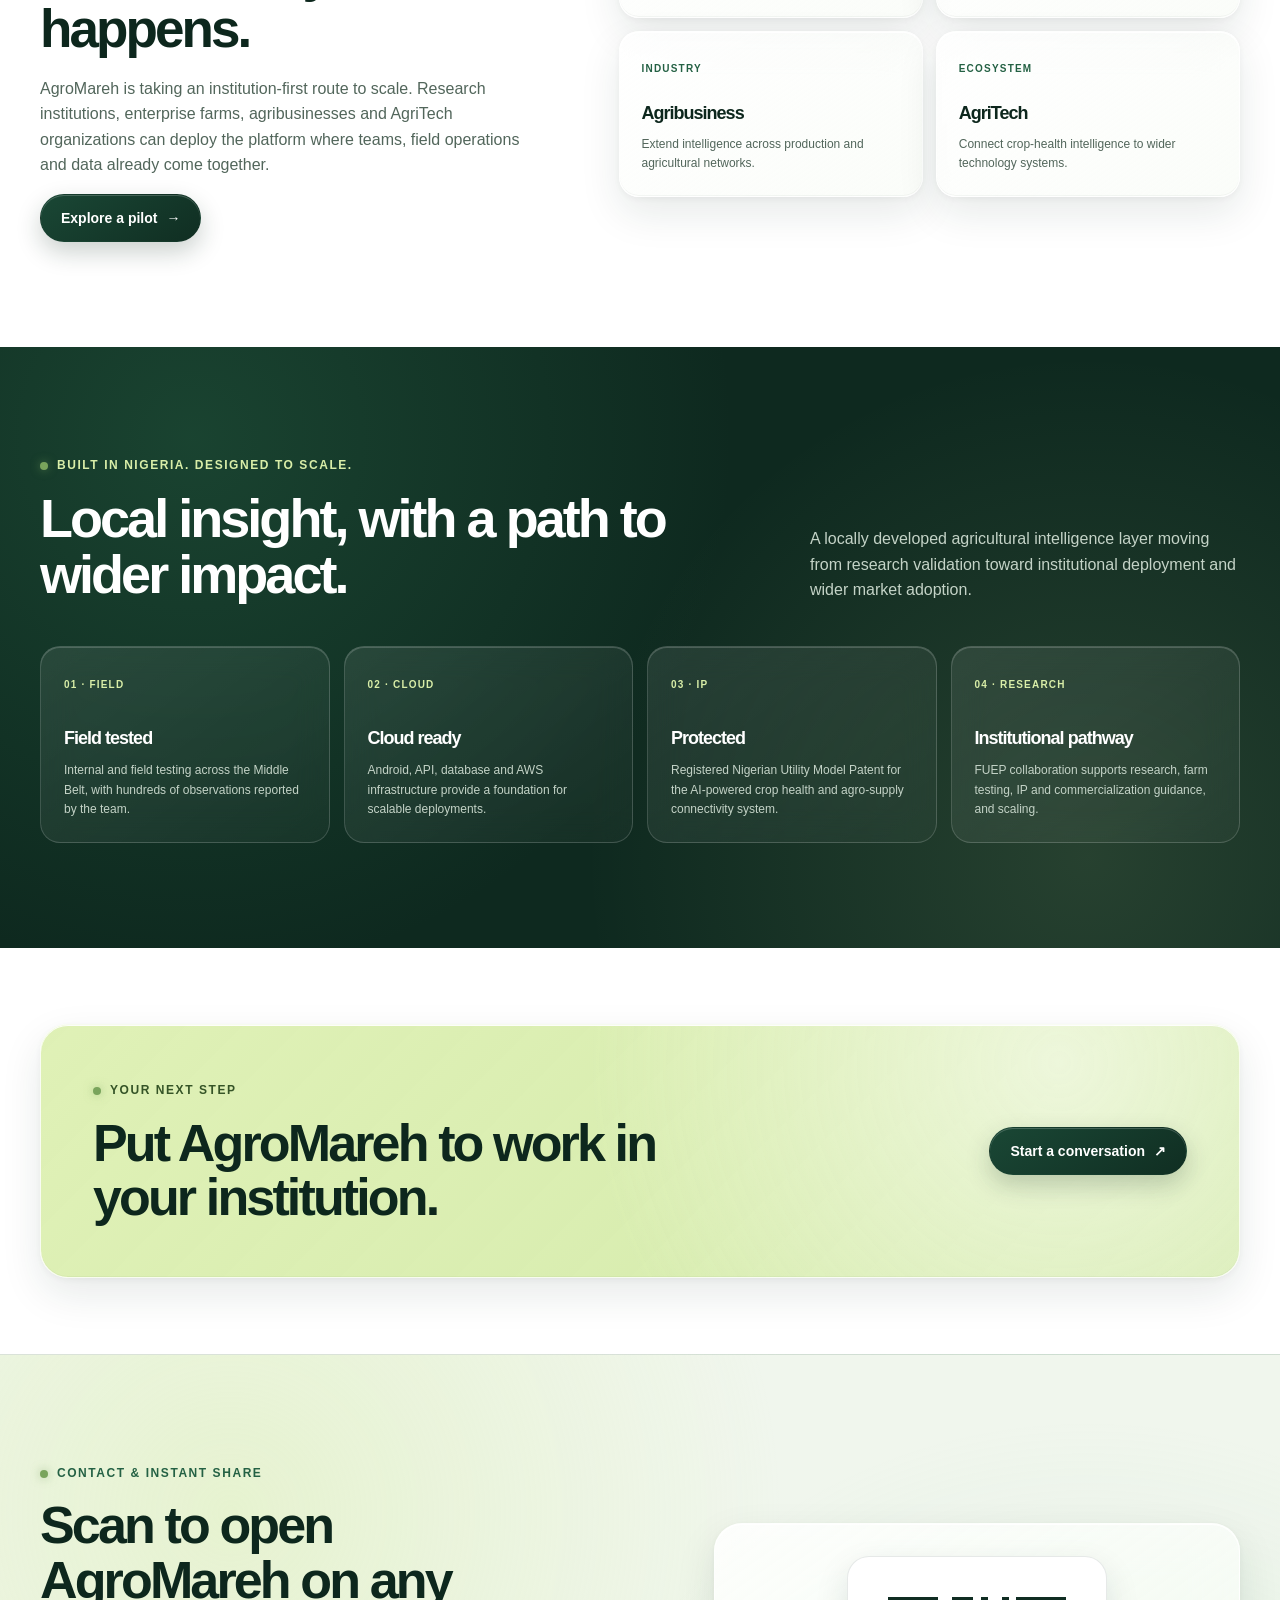
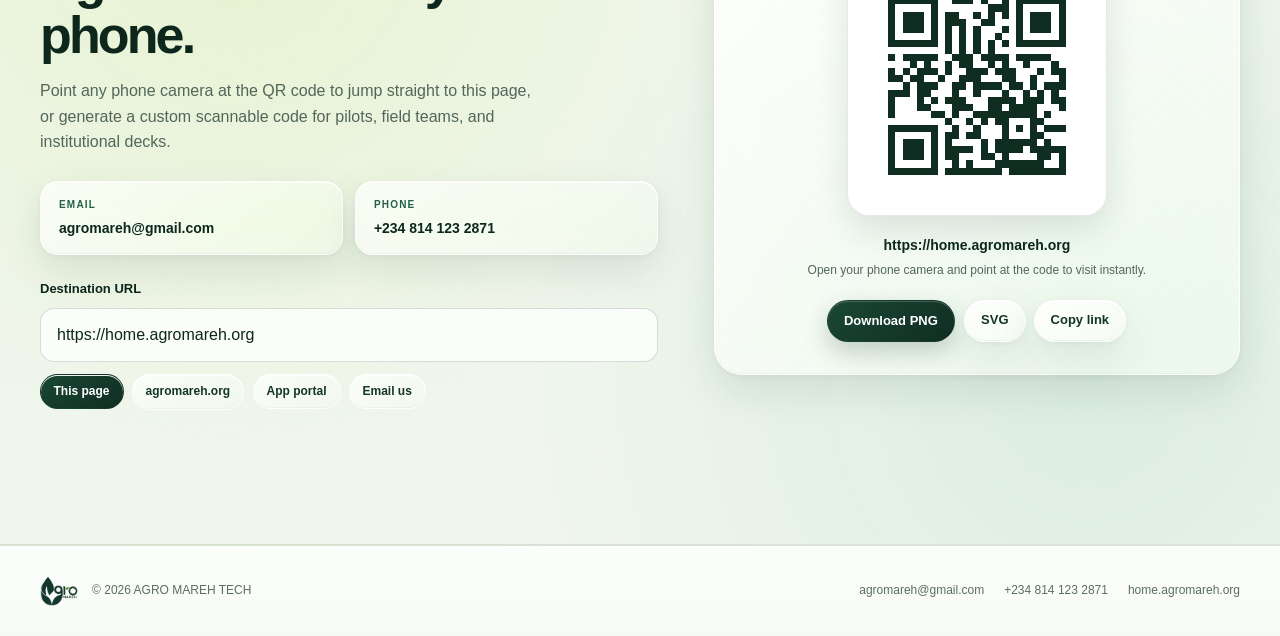
==== commit d7fd94cf: "feat: add AgroMareh logo image asset" ====
--- a/index.html
+++ b/index.html
@@ -9,8 +9,12 @@
   <meta property="og:url" content="https://home.agromareh.org/">
   <meta property="og:title" content="AgroMareh — Crop health, made actionable">
   <meta property="og:description" content="Turn a field photo into a clear diagnosis, practical next steps and a growing record of crop health — all in one simple workflow.">
+  <meta property="og:image" content="https://home.agromareh.org/assets/images/agromareh-logo.png">
+  <meta name="twitter:card" content="summary_large_image">
+  <meta name="twitter:image" content="https://home.agromareh.org/assets/images/agromareh-logo.png">
   <link rel="canonical" href="https://home.agromareh.org/">
   <link rel="icon" type="image/svg+xml" href="assets/icons/agromareh-mark.svg">
+  <link rel="apple-touch-icon" href="assets/images/agromareh-logo.png">
   <title>AgroMareh — Crop health, made actionable</title>
   <script>
     (function () {
@@ -32,14 +36,15 @@
   <header class="site-header">
     <div class="wrap nav">
       <a class="brand" href="#" aria-label="AgroMareh home">
-        <img src="assets/icons/agromareh-mark.svg" alt="" width="36" height="36">
-        <span>AgroMareh</span>
+        <img class="brand-logo brand-logo-light" src="assets/images/agromareh-logo-light.png" alt="AgroMareh" width="142" height="112">
+        <img class="brand-logo brand-logo-dark" src="assets/images/agromareh-logo-dark.png" alt="AgroMareh" width="142" height="112">
       </a>
       <nav class="nav-links" aria-label="Main navigation">
         <a href="#platform">Platform</a>
         <a href="#how">How it works</a>
         <a href="#institutions">Institutions</a>
         <a href="#about">About</a>
+        <a href="#contact">Contact</a>
       </nav>
       <div class="nav-actions">
         <button class="theme-toggle" type="button" data-theme-toggle aria-label="Switch to dark mode" aria-pressed="false" title="Switch to dark mode">
@@ -307,11 +312,61 @@
         </div>
       </div>
     </section>
+
+    <section id="contact" class="section section-soft">
+      <div class="wrap contact-grid">
+        <div class="contact-copy">
+          <div class="eyebrow">Contact &amp; instant share</div>
+          <h2>Scan to open AgroMareh on any phone.</h2>
+          <p>Point any phone camera at the QR code to jump straight to this page, or generate a custom scannable code for pilots, field teams, and institutional decks.</p>
+
+          <div class="contact-details">
+            <a class="contact-chip" href="mailto:agromareh@gmail.com">
+              <small>Email</small>
+              <strong>agromareh@gmail.com</strong>
+            </a>
+            <a class="contact-chip" href="tel:+2348141232871">
+              <small>Phone</small>
+              <strong>+234 814 123 2871</strong>
+            </a>
+          </div>
+
+          <div class="qr-controls">
+            <label for="qr-input">Destination URL</label>
+            <input id="qr-input" class="qr-input" type="url" value="https://home.agromareh.org" placeholder="https://home.agromareh.org" autocomplete="off" spellcheck="false">
+            <div class="qr-presets" role="group" aria-label="Quick URL presets">
+              <button class="preset-pill active" type="button" data-qr-preset="https://home.agromareh.org">This page</button>
+              <button class="preset-pill" type="button" data-qr-preset="https://agromareh.org">agromareh.org</button>
+              <button class="preset-pill" type="button" data-qr-preset="https://app.agromareh.org">App portal</button>
+              <button class="preset-pill" type="button" data-qr-preset="mailto:agromareh@gmail.com">Email us</button>
+            </div>
+            <p class="qr-status" id="qr-status" aria-live="polite"></p>
+          </div>
+        </div>
+
+        <div class="qr-card">
+          <div class="qr-frame" id="qr-output" aria-label="Scannable QR code for AgroMareh"></div>
+          <div class="qr-caption">
+            <strong id="qr-caption-url">https://home.agromareh.org</strong>
+            <span>Open your phone camera and point at the code to visit instantly.</span>
+          </div>
+          <div class="qr-actions">
+            <button class="button" type="button" id="qr-download-png">Download PNG</button>
+            <button class="button button-light" type="button" id="qr-download-svg">SVG</button>
+            <button class="button button-light" type="button" id="qr-copy-url">Copy link</button>
+          </div>
+        </div>
+      </div>
+    </section>
   </main>
 
   <footer>
     <div class="wrap footer">
-      <div>© 2026 AGRO MAREH TECH</div>
+      <div class="footer-brand">
+        <img class="brand-logo brand-logo-light" src="assets/images/agromareh-logo-light.png" alt="AgroMareh" width="96" height="76" loading="lazy" decoding="async">
+        <img class="brand-logo brand-logo-dark" src="assets/images/agromareh-logo-dark.png" alt="AgroMareh" width="96" height="76" loading="lazy" decoding="async">
+        <span>© 2026 AGRO MAREH TECH</span>
+      </div>
       <div class="footer-links">
         <a href="mailto:agromareh@gmail.com">agromareh@gmail.com</a>
         <a href="tel:+2348141232871">+234 814 123 2871</a>
@@ -349,6 +404,7 @@
     </div>
   </div>
 
+  <script src="assets/js/qr.js" defer></script>
   <script src="assets/js/main.js" defer></script>
 </body>
 </html>
--- a/assets/css/sections.css
+++ b/assets/css/sections.css
@@ -32,9 +32,21 @@
   letter-spacing: -0.04em;
 }
 
-.brand img {
-  width: 36px;
-  height: 36px;
+.brand .brand-logo {
+  height: 46px;
+  width: auto;
+}
+
+.brand-logo-dark {
+  display: none;
+}
+
+[data-theme="dark"] .brand-logo-light {
+  display: none;
+}
+
+[data-theme="dark"] .brand-logo-dark {
+  display: block;
 }
 
 .nav-links {
@@ -684,6 +696,193 @@
   line-height: 1.05;
 }
 
+/* Contact & QR Barcode Generator */
+.contact-grid {
+  display: grid;
+  grid-template-columns: 1.08fr 0.92fr;
+  align-items: center;
+  gap: 56px;
+}
+
+.contact-copy h2 {
+  max-width: 520px;
+  margin: 13px 0 16px;
+  font-size: clamp(34px, 4.2vw, 52px);
+  line-height: 1.05;
+}
+
+.contact-copy > p {
+  max-width: 500px;
+  color: var(--muted);
+}
+
+.contact-details {
+  display: grid;
+  grid-template-columns: repeat(2, minmax(0, 1fr));
+  gap: 12px;
+  margin: 26px 0 24px;
+}
+
+.contact-chip {
+  padding: 15px 18px;
+  border: 1px solid var(--glass-border);
+  border-radius: 18px;
+  background: var(--glass-bg);
+  backdrop-filter: var(--glass-blur);
+  -webkit-backdrop-filter: var(--glass-blur);
+  box-shadow: var(--glass-specular), var(--glass-shadow);
+  transition: transform 0.2s ease, background 0.2s ease;
+}
+
+.contact-chip:hover {
+  transform: translateY(-2px);
+  background: var(--glass-bg-hover);
+}
+
+.contact-chip small {
+  display: block;
+  color: var(--green);
+  font-size: 10px;
+  font-weight: 800;
+  letter-spacing: 0.12em;
+  text-transform: uppercase;
+}
+
+.contact-chip strong {
+  display: block;
+  margin-top: 4px;
+  color: var(--ink-deep);
+  font-size: 14px;
+  word-break: break-word;
+}
+
+.qr-controls label {
+  display: block;
+  margin-bottom: 8px;
+  color: var(--ink-deep);
+  font-size: 13px;
+  font-weight: 700;
+}
+
+.qr-input {
+  width: 100%;
+  padding: 13px 16px;
+  border: 1px solid var(--input-border);
+  border-radius: 14px;
+  background: var(--input-bg);
+  color: var(--ink-deep);
+  backdrop-filter: var(--glass-blur);
+  -webkit-backdrop-filter: var(--glass-blur);
+}
+
+.qr-input:focus {
+  outline: 2px solid var(--green-accent);
+  outline-offset: 2px;
+}
+
+.qr-presets {
+  display: flex;
+  flex-wrap: wrap;
+  gap: 8px;
+  margin-top: 12px;
+}
+
+.preset-pill {
+  padding: 7px 13px;
+  border: 1px solid var(--glass-border);
+  border-radius: 999px;
+  background: var(--glass-bg);
+  color: var(--ink);
+  font-size: 12px;
+  font-weight: 700;
+  cursor: pointer;
+  backdrop-filter: var(--glass-blur);
+  -webkit-backdrop-filter: var(--glass-blur);
+  box-shadow: var(--glass-specular);
+  transition: background 0.2s ease, color 0.2s ease, transform 0.2s ease;
+}
+
+.preset-pill:hover {
+  transform: translateY(-1px);
+  background: var(--glass-bg-hover);
+}
+
+.preset-pill.active {
+  border-color: transparent;
+  background: var(--btn-primary-bg);
+  color: var(--btn-primary-text);
+}
+
+.qr-status {
+  min-height: 20px;
+  margin: 10px 0 0;
+  color: var(--green);
+  font-size: 12px;
+  font-weight: 600;
+}
+
+.qr-card {
+  display: flex;
+  flex-direction: column;
+  align-items: center;
+  padding: 32px 28px;
+  border: 1px solid var(--glass-border);
+  border-radius: 28px;
+  background: var(--glass-bg-strong);
+  backdrop-filter: var(--glass-blur);
+  -webkit-backdrop-filter: var(--glass-blur);
+  box-shadow: var(--glass-specular), var(--glass-shadow);
+  text-align: center;
+}
+
+.qr-frame {
+  width: min(260px, 100%);
+  aspect-ratio: 1;
+  padding: 12px;
+  border: 1px solid rgb(16 45 34 / 10%);
+  border-radius: 22px;
+  background: #ffffff;
+  box-shadow: 0 14px 34px rgb(16 45 34 / 12%);
+}
+
+.qr-frame svg {
+  display: block;
+  width: 100%;
+  height: 100%;
+}
+
+.qr-caption {
+  margin-top: 18px;
+}
+
+.qr-caption strong {
+  display: block;
+  color: var(--ink-deep);
+  font-size: 14px;
+  word-break: break-all;
+}
+
+.qr-caption span {
+  display: block;
+  margin-top: 4px;
+  color: var(--muted);
+  font-size: 12px;
+}
+
+.qr-actions {
+  display: flex;
+  flex-wrap: wrap;
+  justify-content: center;
+  gap: 9px;
+  margin-top: 20px;
+}
+
+.qr-actions .button {
+  min-height: 42px;
+  padding: 0 16px;
+  font-size: 13px;
+}
+
 footer {
   padding-block: 30px;
   border-top: 1px solid var(--line);
@@ -699,6 +898,17 @@
   align-items: center;
   justify-content: space-between;
   gap: 20px;
+}
+
+.footer-brand {
+  display: inline-flex;
+  align-items: center;
+  gap: 14px;
+}
+
+.footer-brand .brand-logo {
+  height: 30px;
+  width: auto;
 }
 
 .footer-links {
--- a/assets/css/responsive.css
+++ b/assets/css/responsive.css
@@ -47,13 +47,8 @@
     min-height: 68px;
   }
 
-  .brand {
-    font-size: 18px;
-  }
-
-  .brand img {
-    width: 32px;
-    height: 32px;
+  .brand .brand-logo {
+    height: 36px;
   }
 
   .nav-links {
@@ -140,9 +135,14 @@
 
   .showcase,
   .process,
-  .audience-layout {
+  .audience-layout,
+  .contact-grid {
     grid-template-columns: 1fr;
     gap: 33px;
+  }
+
+  .contact-details {
+    grid-template-columns: 1fr;
   }
 
   .showcase-art {
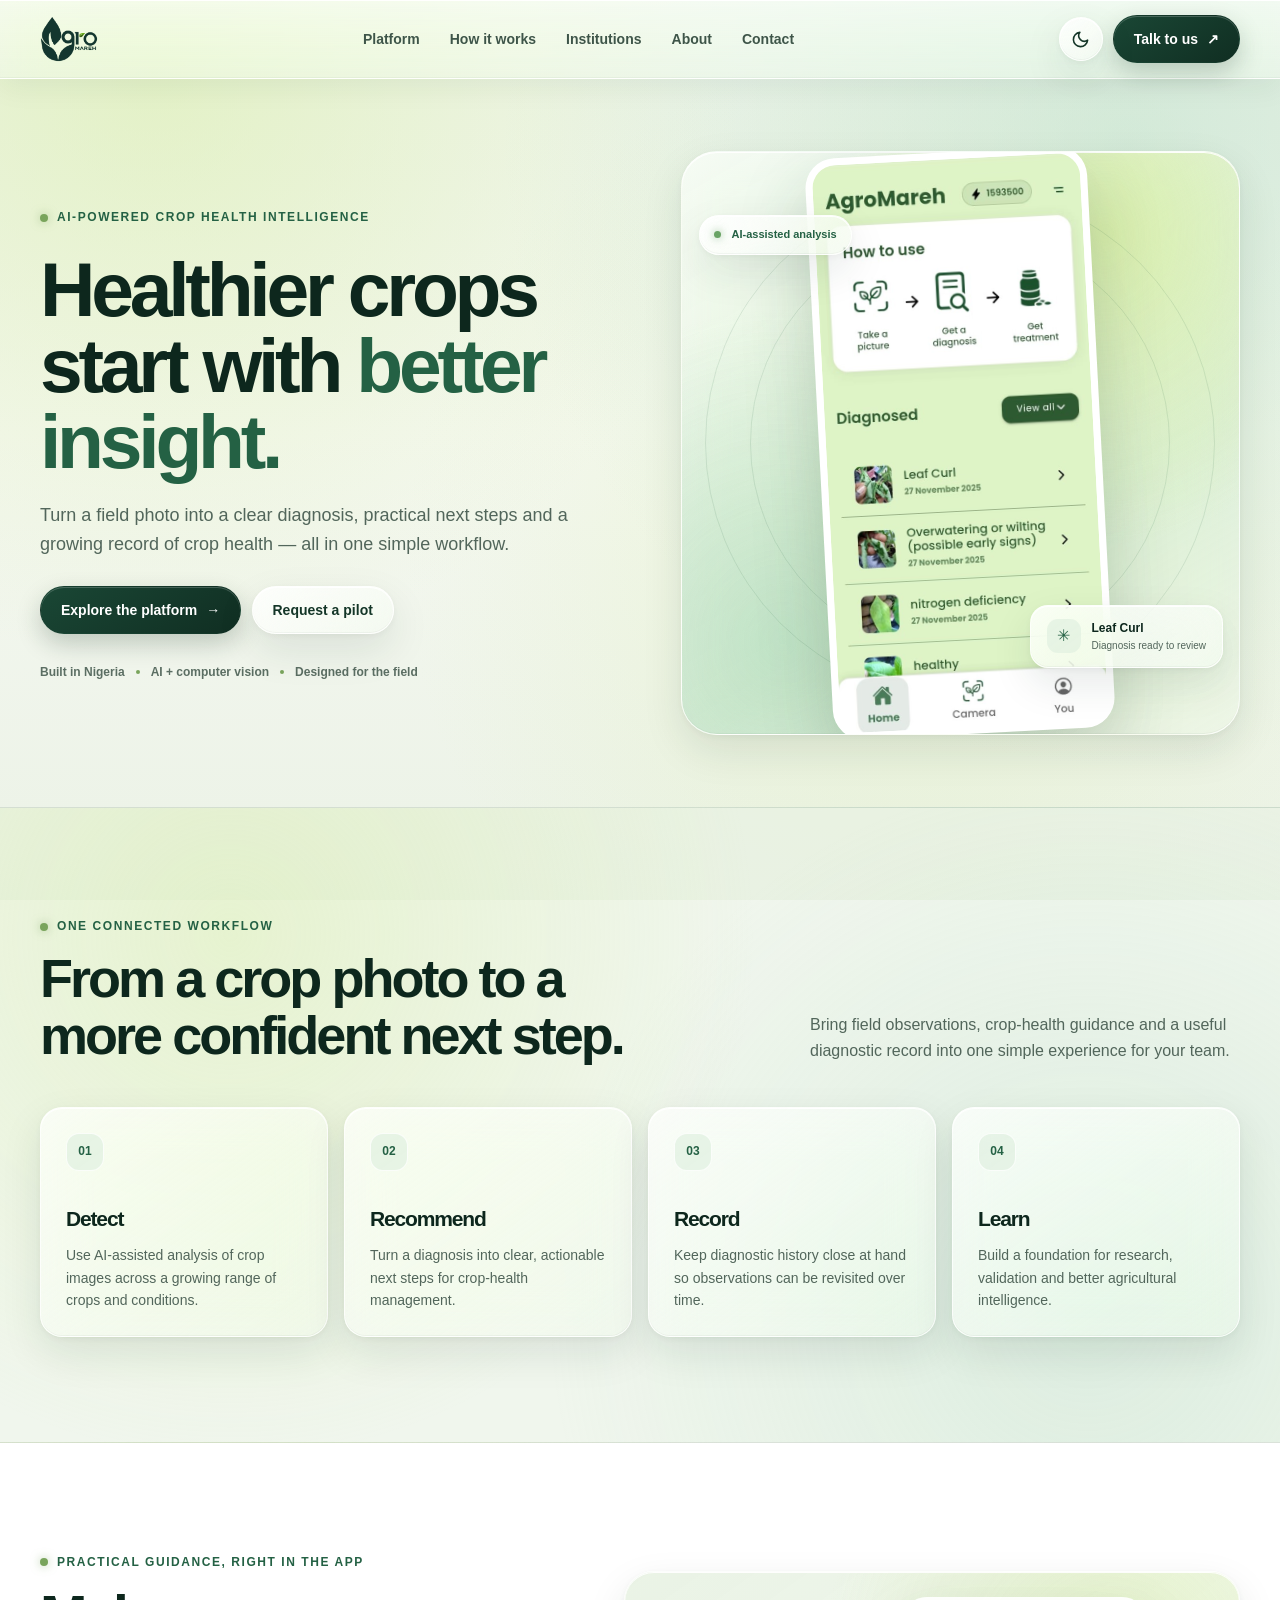
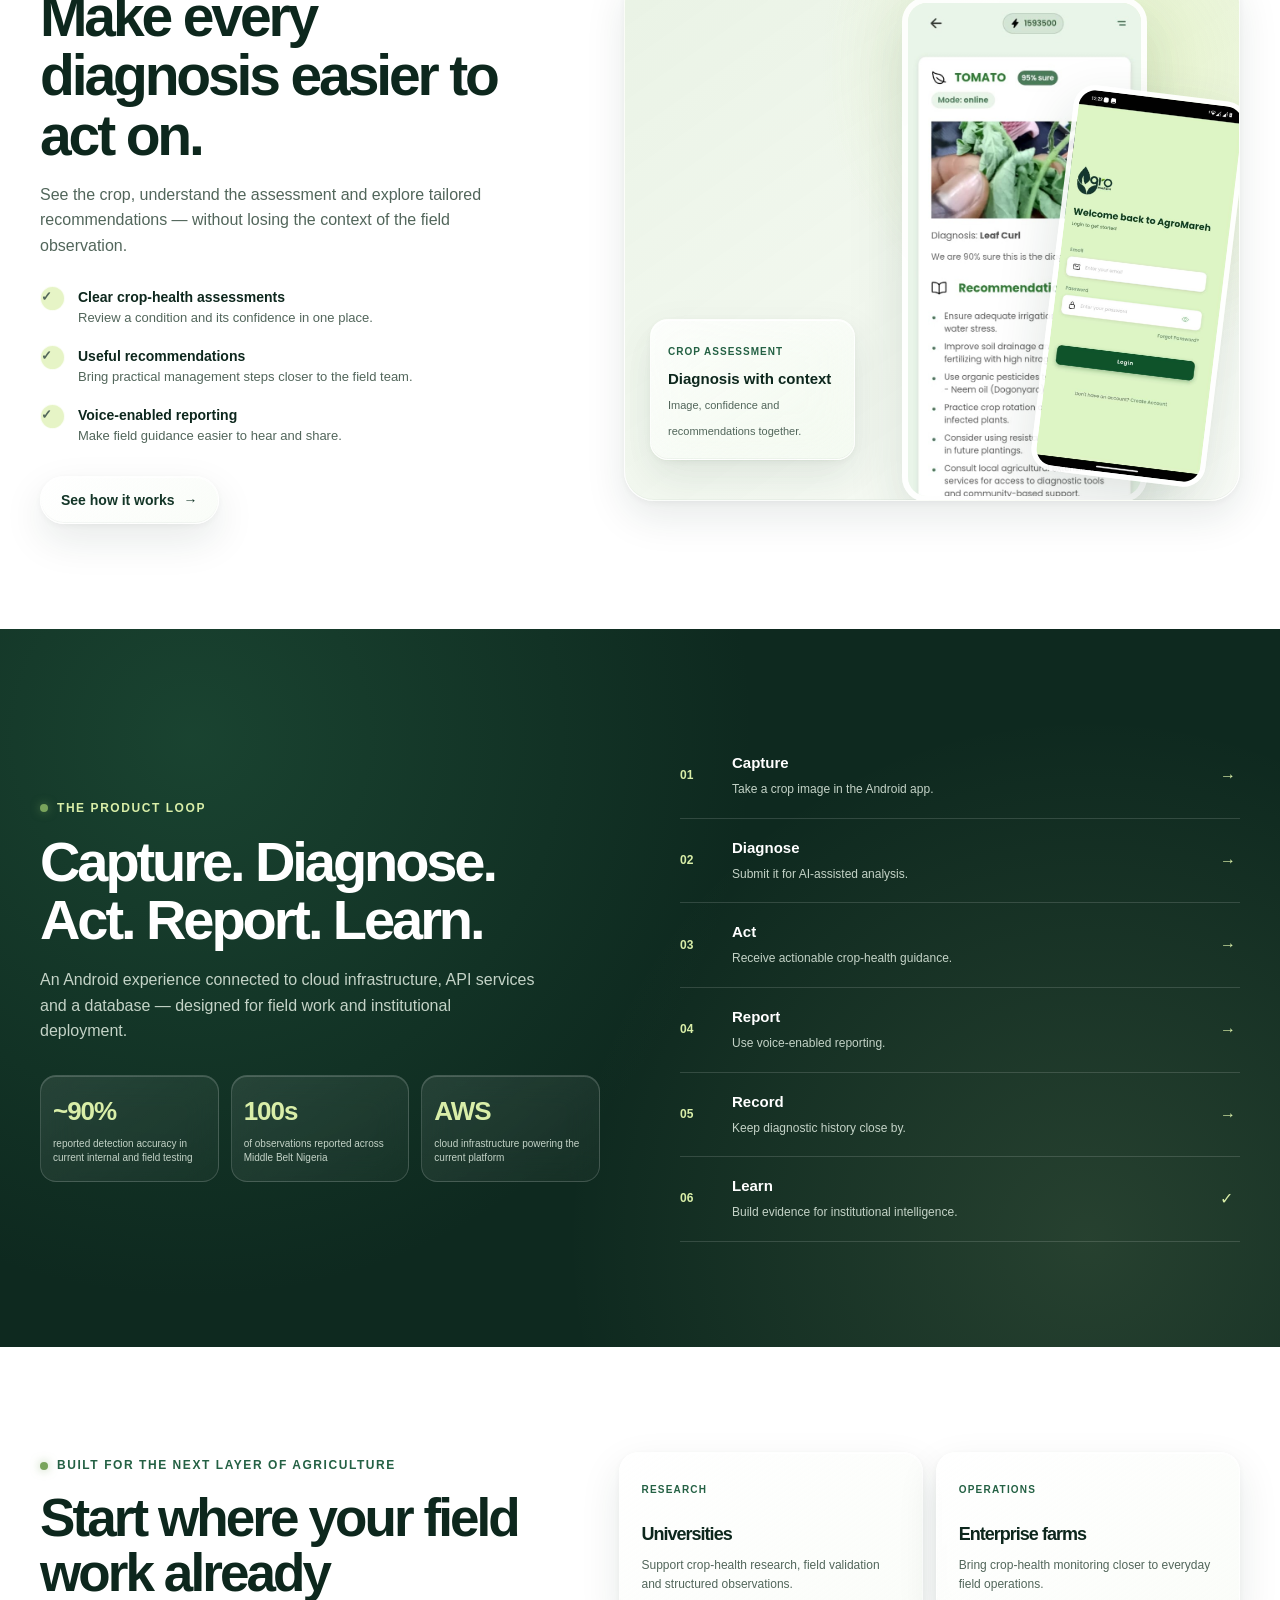
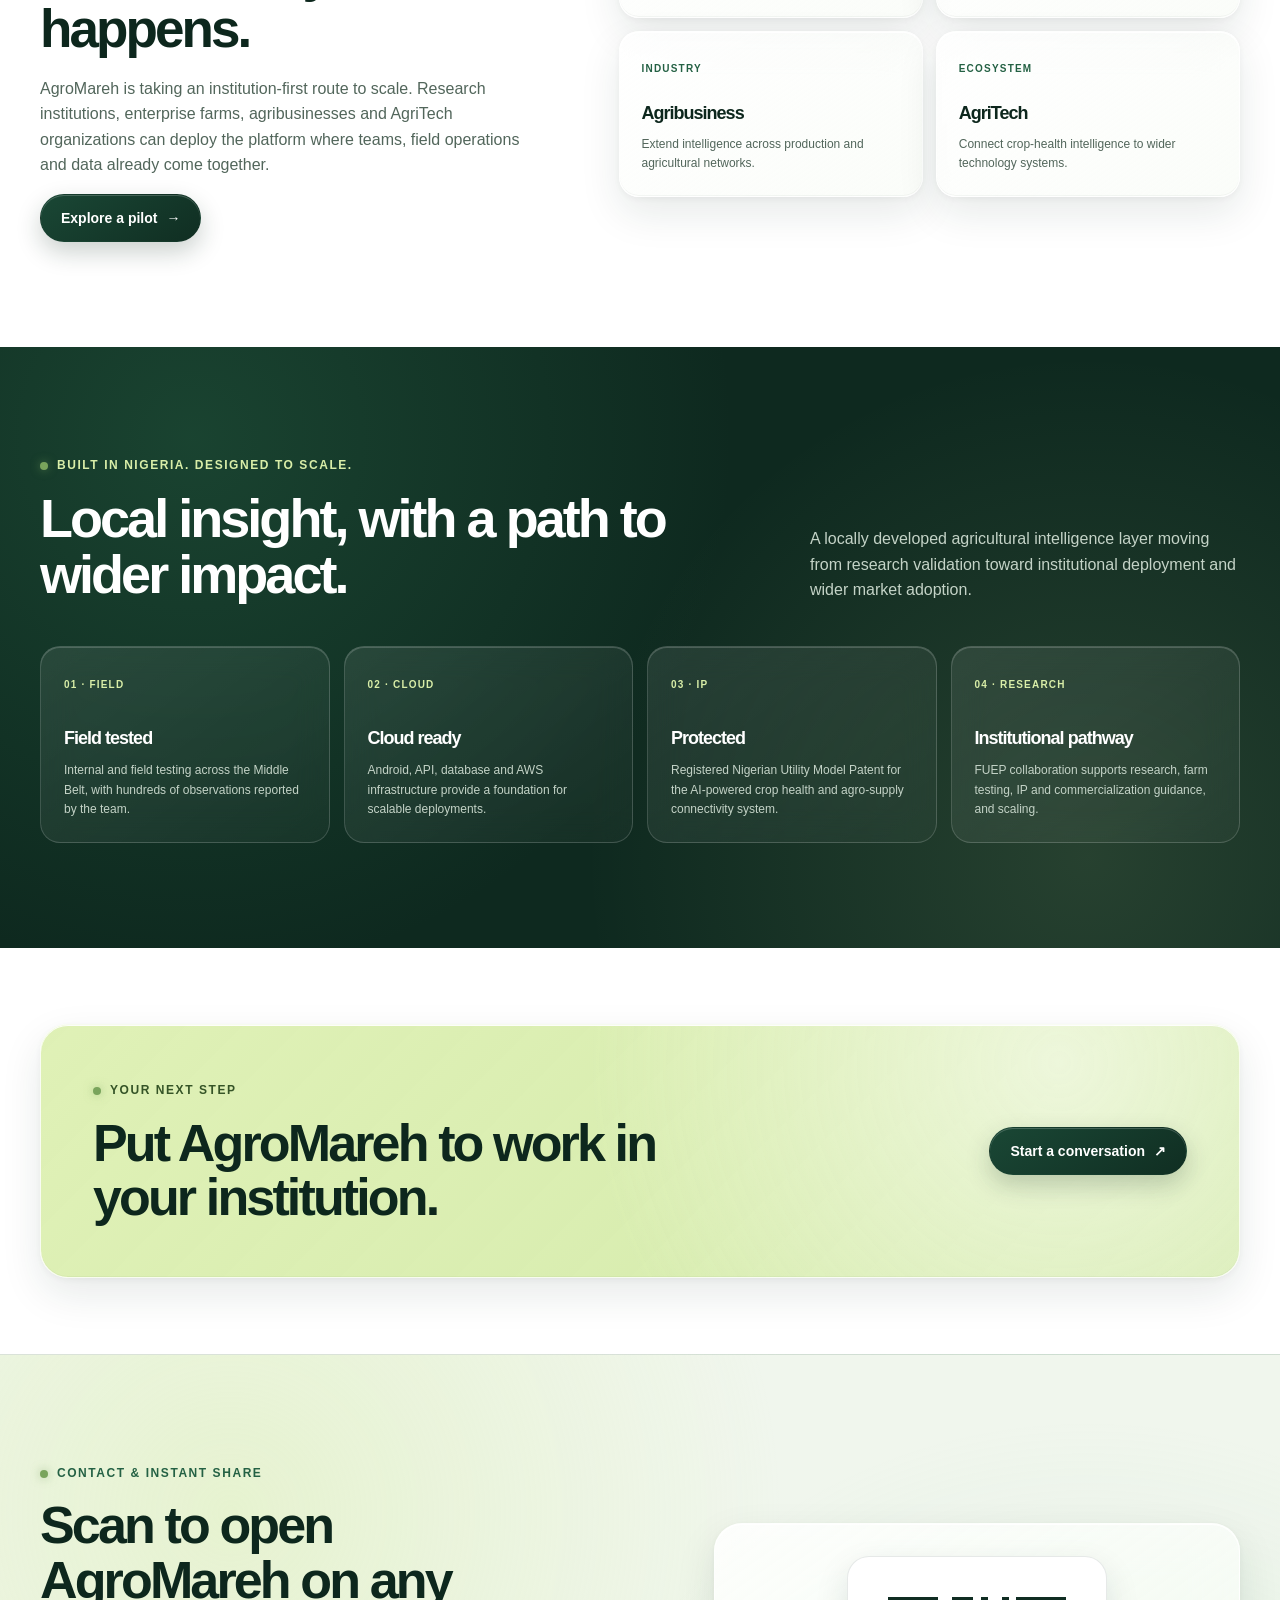
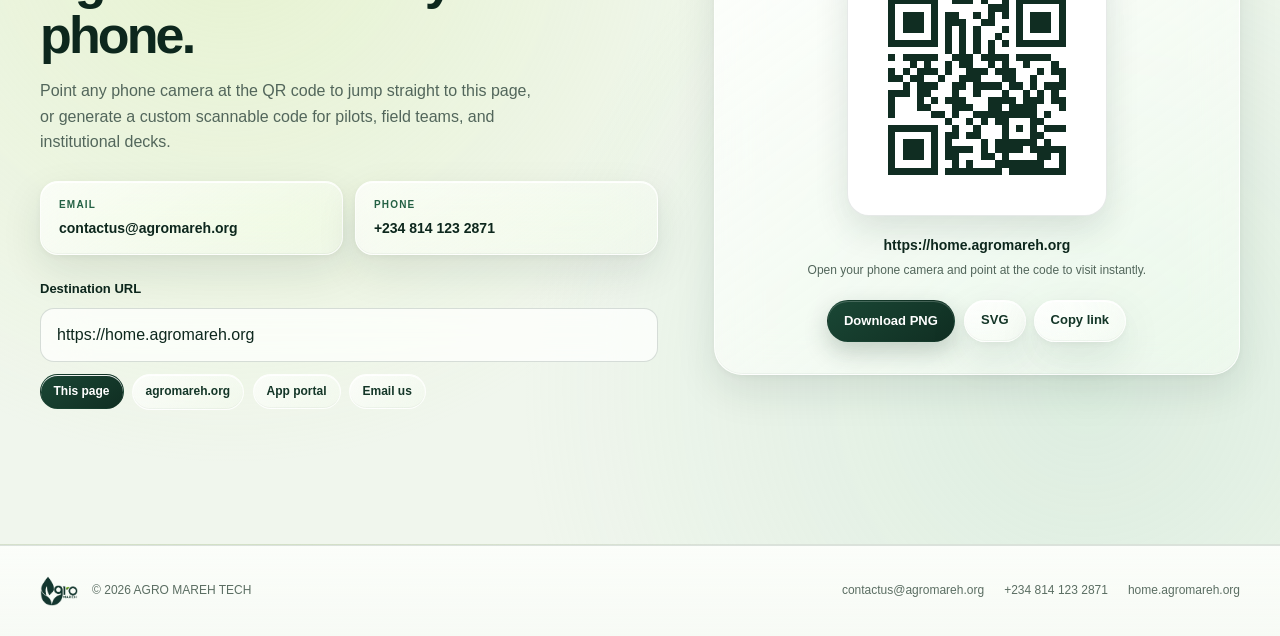
==== commit 918d651c: "feat: add main script, update contact email, and wire up QR generator UI" ====
--- a/index.html
+++ b/index.html
@@ -321,9 +321,9 @@
           <p>Point any phone camera at the QR code to jump straight to this page, or generate a custom scannable code for pilots, field teams, and institutional decks.</p>
 
           <div class="contact-details">
-            <a class="contact-chip" href="mailto:agromareh@gmail.com">
+            <a class="contact-chip" href="mailto:contactus@agromareh.org">
               <small>Email</small>
-              <strong>agromareh@gmail.com</strong>
+              <strong>contactus@agromareh.org</strong>
             </a>
             <a class="contact-chip" href="tel:+2348141232871">
               <small>Phone</small>
@@ -338,7 +338,7 @@
               <button class="preset-pill active" type="button" data-qr-preset="https://home.agromareh.org">This page</button>
               <button class="preset-pill" type="button" data-qr-preset="https://agromareh.org">agromareh.org</button>
               <button class="preset-pill" type="button" data-qr-preset="https://app.agromareh.org">App portal</button>
-              <button class="preset-pill" type="button" data-qr-preset="mailto:agromareh@gmail.com">Email us</button>
+              <button class="preset-pill" type="button" data-qr-preset="mailto:contactus@agromareh.org">Email us</button>
             </div>
             <p class="qr-status" id="qr-status" aria-live="polite"></p>
           </div>
@@ -368,7 +368,7 @@
         <span>© 2026 AGRO MAREH TECH</span>
       </div>
       <div class="footer-links">
-        <a href="mailto:agromareh@gmail.com">agromareh@gmail.com</a>
+        <a href="mailto:contactus@agromareh.org">contactus@agromareh.org</a>
         <a href="tel:+2348141232871">+234 814 123 2871</a>
         <a href="https://home.agromareh.org">home.agromareh.org</a>
       </div>
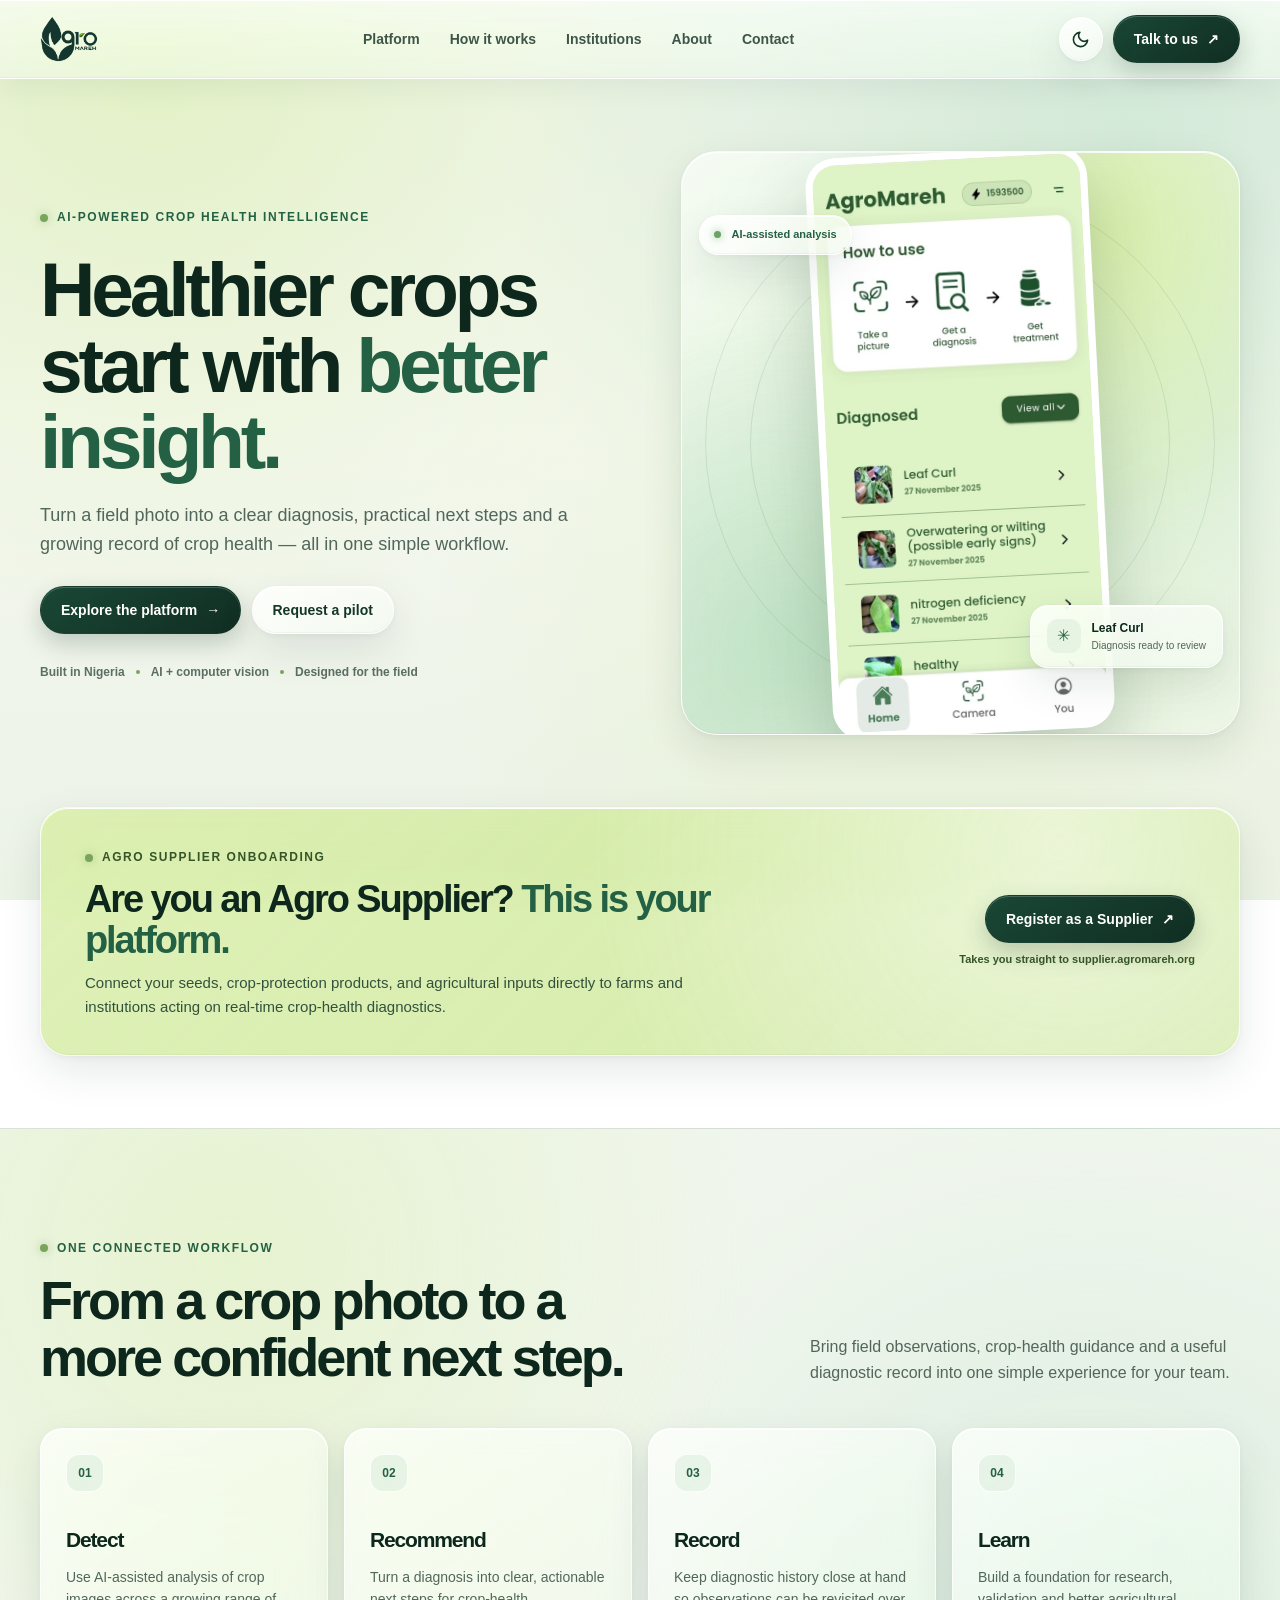
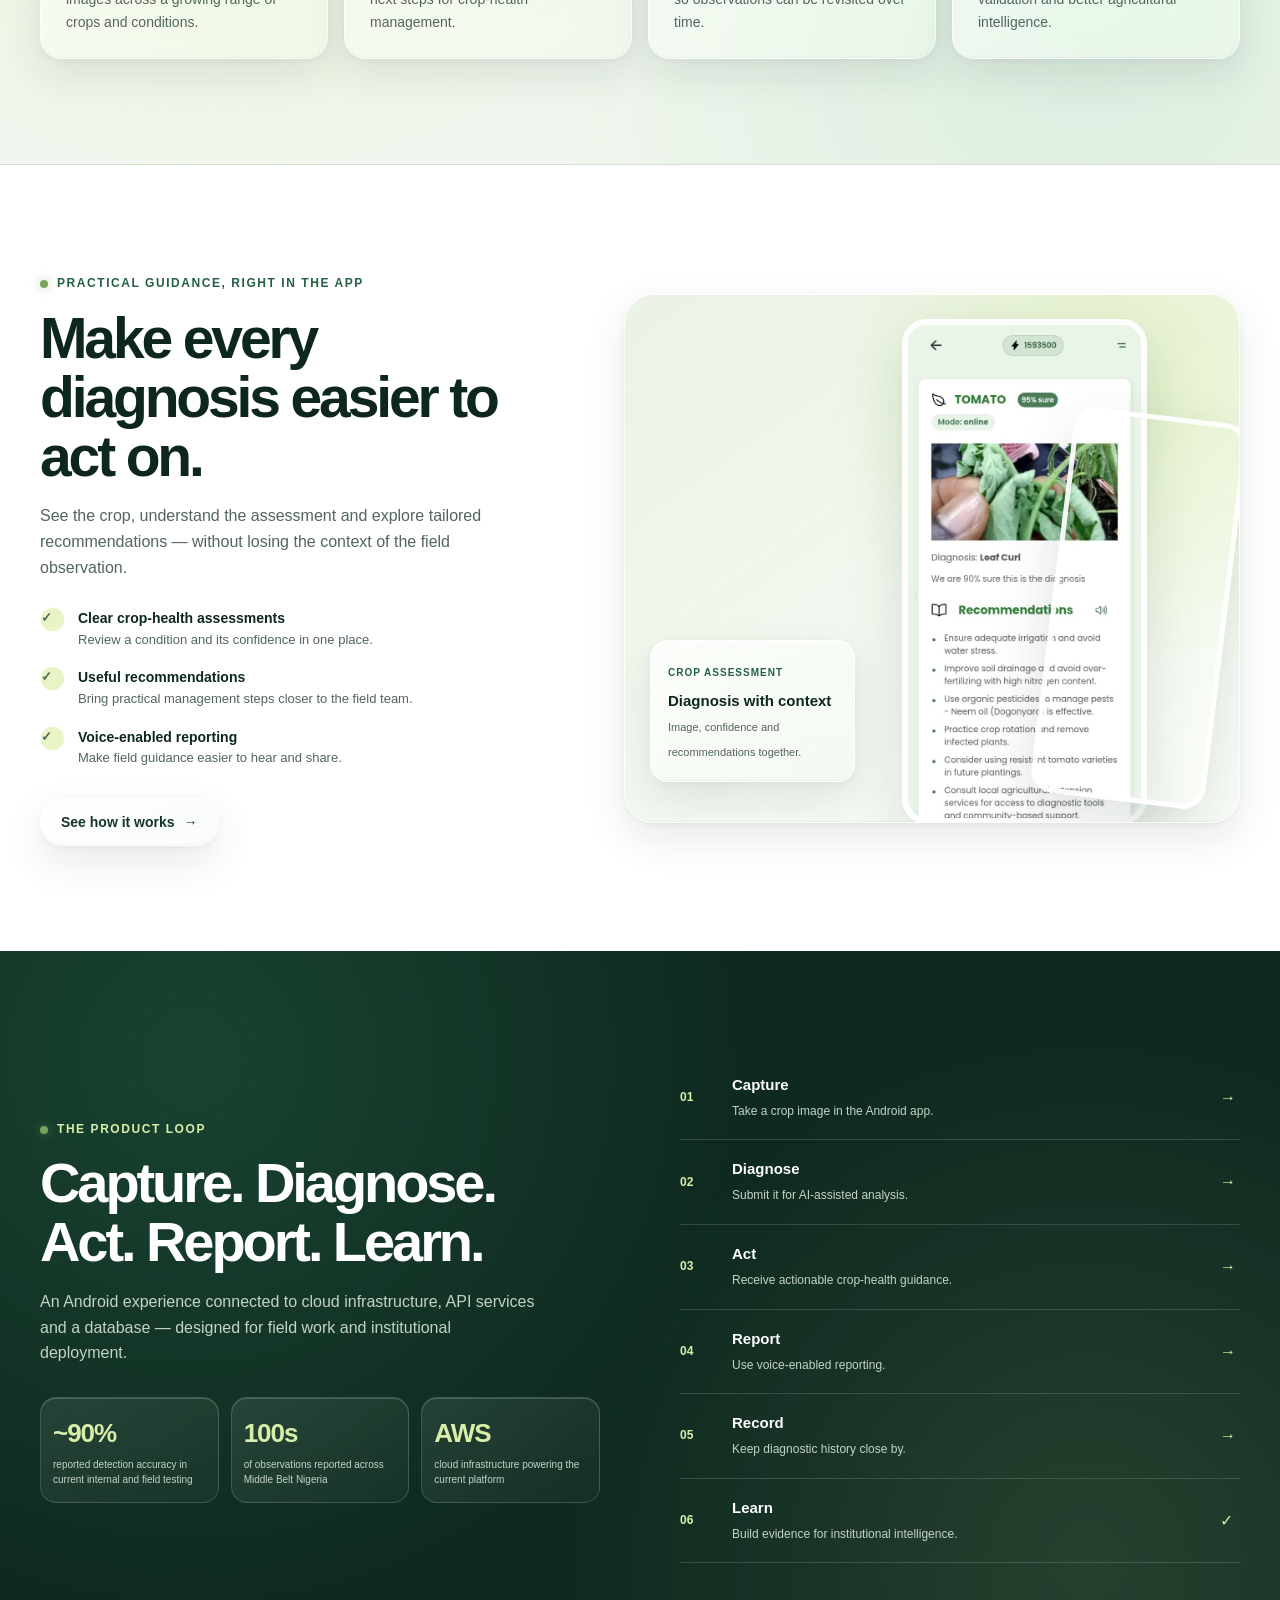
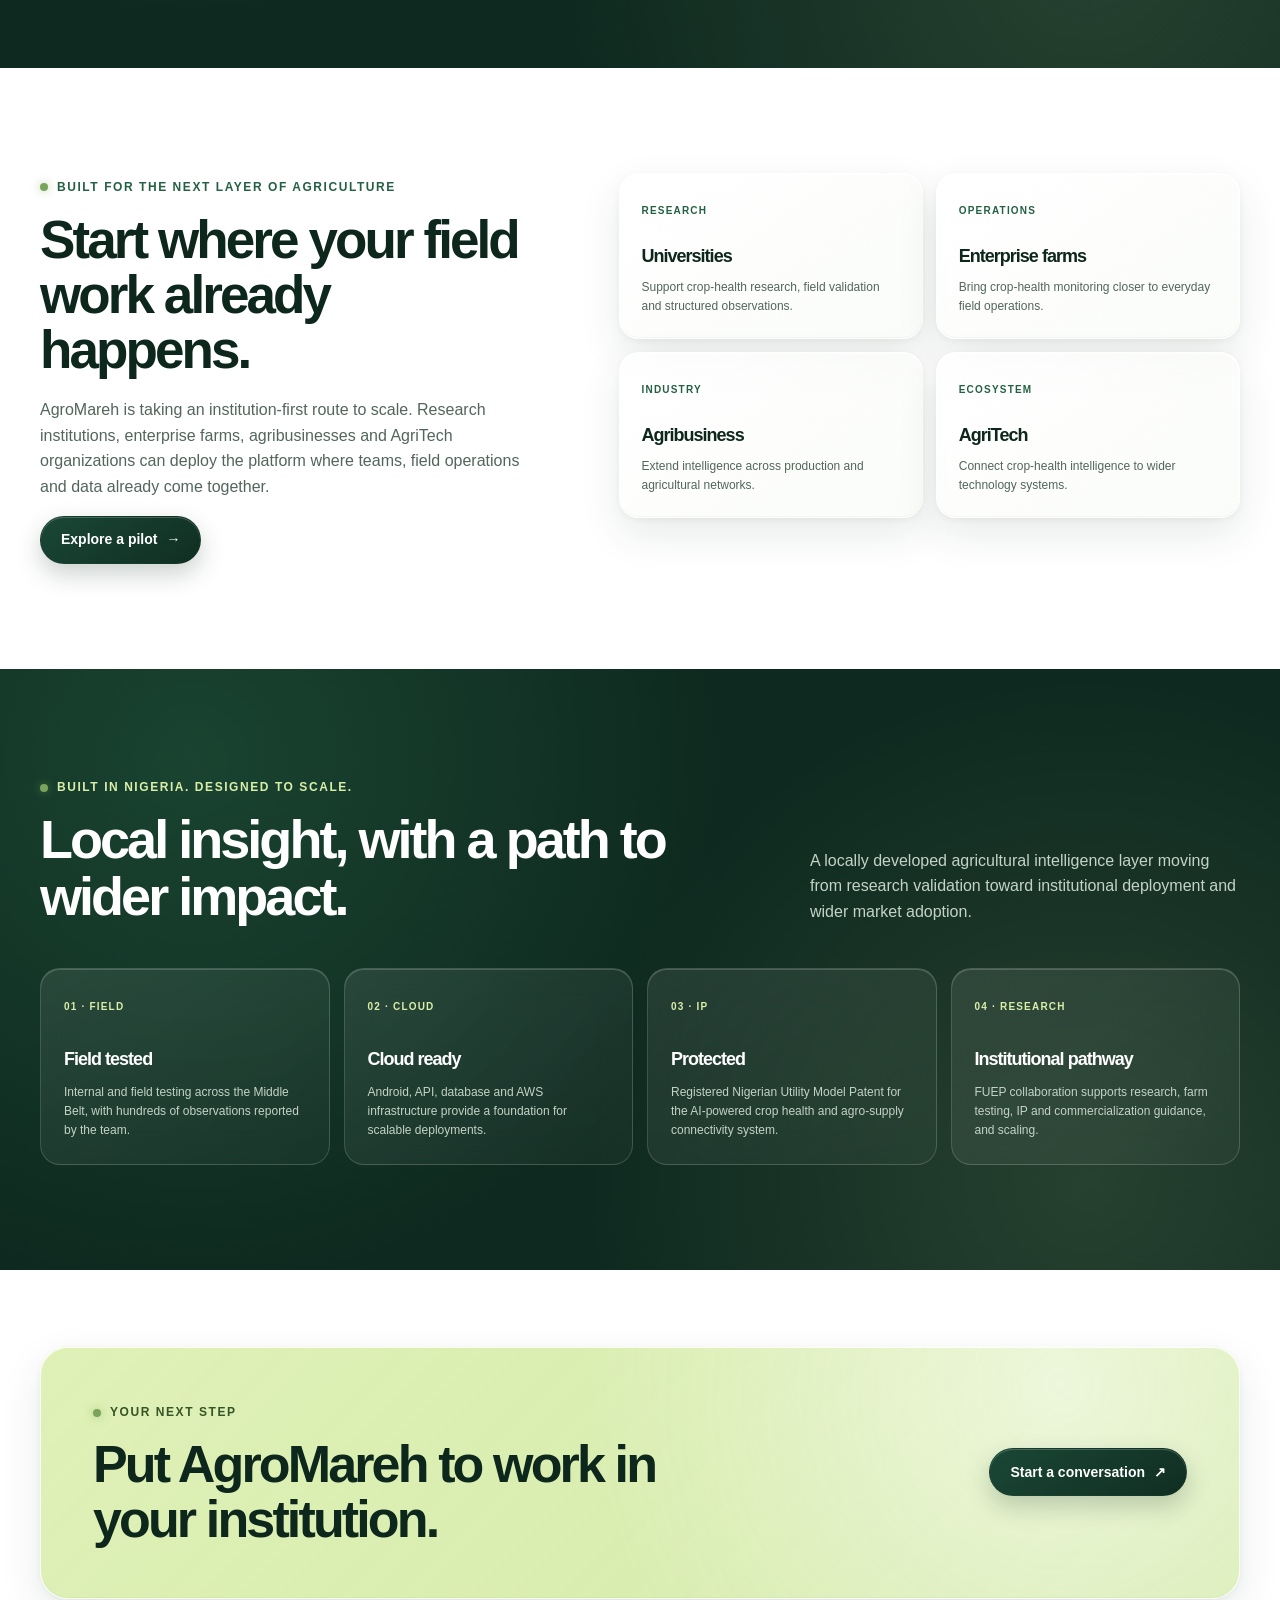
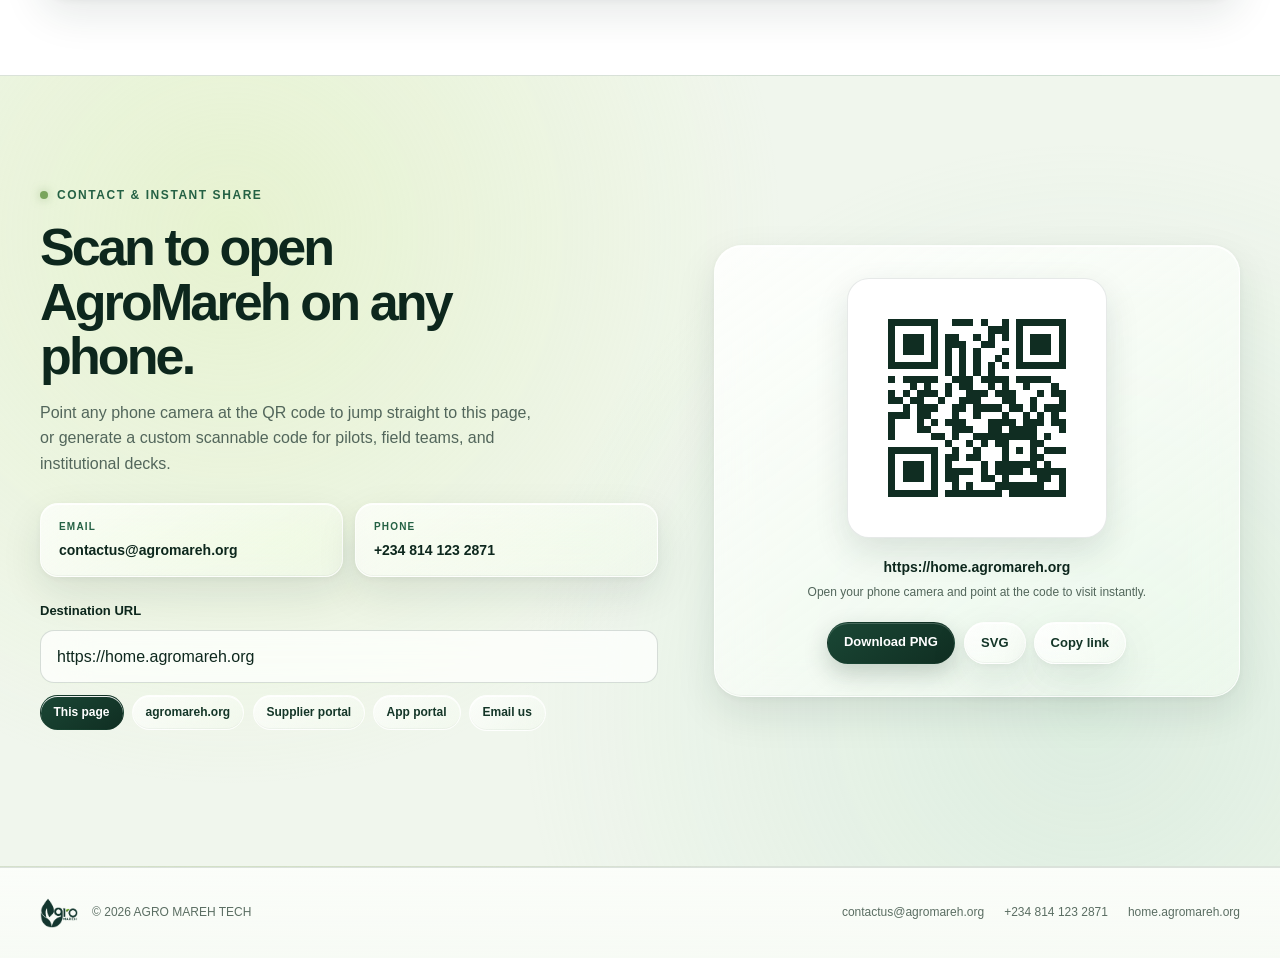
==== commit bfd1ee93: "feat: add responsive styles and page section components" ====
--- a/index.html
+++ b/index.html
@@ -93,6 +93,24 @@
       </div>
     </section>
 
+    <section class="supplier-banner-section" aria-labelledby="supplier-banner-title">
+      <div class="wrap">
+        <div class="supplier-banner">
+          <div class="supplier-banner-copy">
+            <div class="eyebrow">Agro Supplier Onboarding</div>
+            <h2 id="supplier-banner-title">Are you an Agro Supplier? <span>This is your platform.</span></h2>
+            <p>Connect your seeds, crop-protection products, and agricultural inputs directly to farms and institutions acting on real-time crop-health diagnostics.</p>
+          </div>
+          <div class="supplier-banner-actions">
+            <a class="button" href="https://supplier.agromareh.org" target="_blank" rel="noopener noreferrer">
+              Register as a Supplier <span aria-hidden="true">↗</span>
+            </a>
+            <small>Takes you straight to supplier.agromareh.org</small>
+          </div>
+        </div>
+      </div>
+    </section>
+
     <section id="platform" class="section section-soft">
       <div class="wrap">
         <div class="section-head">
@@ -337,6 +355,7 @@
             <div class="qr-presets" role="group" aria-label="Quick URL presets">
               <button class="preset-pill active" type="button" data-qr-preset="https://home.agromareh.org">This page</button>
               <button class="preset-pill" type="button" data-qr-preset="https://agromareh.org">agromareh.org</button>
+              <button class="preset-pill" type="button" data-qr-preset="https://supplier.agromareh.org">Supplier portal</button>
               <button class="preset-pill" type="button" data-qr-preset="https://app.agromareh.org">App portal</button>
               <button class="preset-pill" type="button" data-qr-preset="mailto:contactus@agromareh.org">Email us</button>
             </div>
--- a/assets/css/sections.css
+++ b/assets/css/sections.css
@@ -237,6 +237,67 @@
   border-radius: 50%;
   background: #69a365;
   box-shadow: 0 0 8px rgb(105 163 101 / 75%);
+}
+
+/* Agro Supplier Onboarding Banner */
+.supplier-banner-section {
+  padding-bottom: 72px;
+}
+
+.supplier-banner {
+  position: relative;
+  display: flex;
+  align-items: center;
+  justify-content: space-between;
+  gap: 36px;
+  padding: 36px 44px;
+  overflow: hidden;
+  border: 1px solid var(--cta-border);
+  border-radius: 28px;
+  background: var(--cta-bg);
+  backdrop-filter: var(--glass-blur);
+  -webkit-backdrop-filter: var(--glass-blur);
+  box-shadow: var(--glass-specular), var(--glass-shadow);
+}
+
+.supplier-banner-copy {
+  max-width: 640px;
+}
+
+.supplier-banner-copy .eyebrow {
+  color: var(--cta-eyebrow);
+}
+
+.supplier-banner-copy h2 {
+  margin: 10px 0 10px;
+  color: var(--cta-heading);
+  font-size: clamp(26px, 3.2vw, 38px);
+  line-height: 1.08;
+}
+
+.supplier-banner-copy h2 span {
+  color: var(--green);
+}
+
+.supplier-banner-copy p {
+  margin: 0;
+  color: var(--ink);
+  opacity: 0.85;
+  font-size: 15px;
+}
+
+.supplier-banner-actions {
+  display: flex;
+  flex-direction: column;
+  align-items: flex-end;
+  gap: 8px;
+  flex-shrink: 0;
+}
+
+.supplier-banner-actions small {
+  color: var(--cta-eyebrow);
+  font-size: 11px;
+  font-weight: 600;
 }
 
 /* Generic Sections */
--- a/assets/css/responsive.css
+++ b/assets/css/responsive.css
@@ -213,6 +213,21 @@
     justify-self: start;
   }
 
+  .supplier-banner-section {
+    padding-bottom: 52px;
+  }
+
+  .supplier-banner {
+    flex-direction: column;
+    align-items: flex-start;
+    gap: 22px;
+    padding: 28px 24px;
+  }
+
+  .supplier-banner-actions {
+    align-items: flex-start;
+  }
+
   .footer {
     align-items: flex-start;
     flex-direction: column;
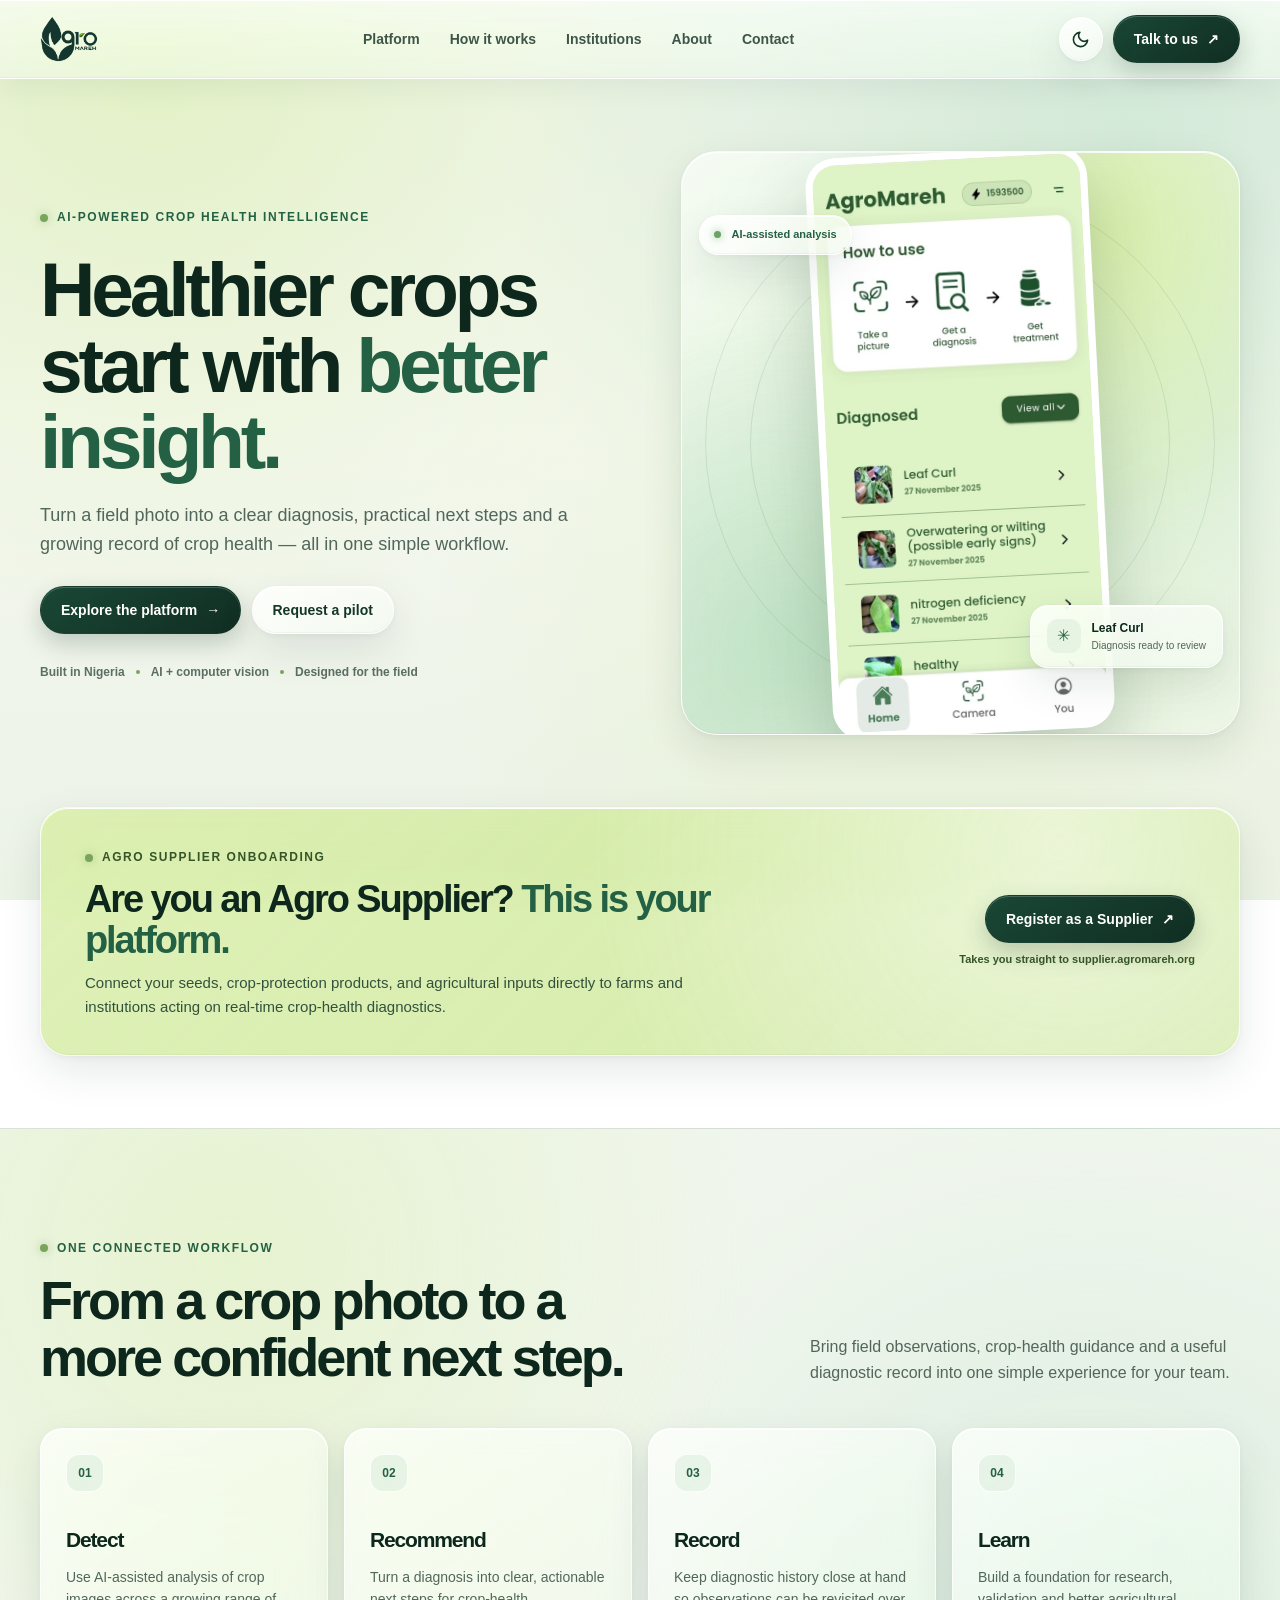
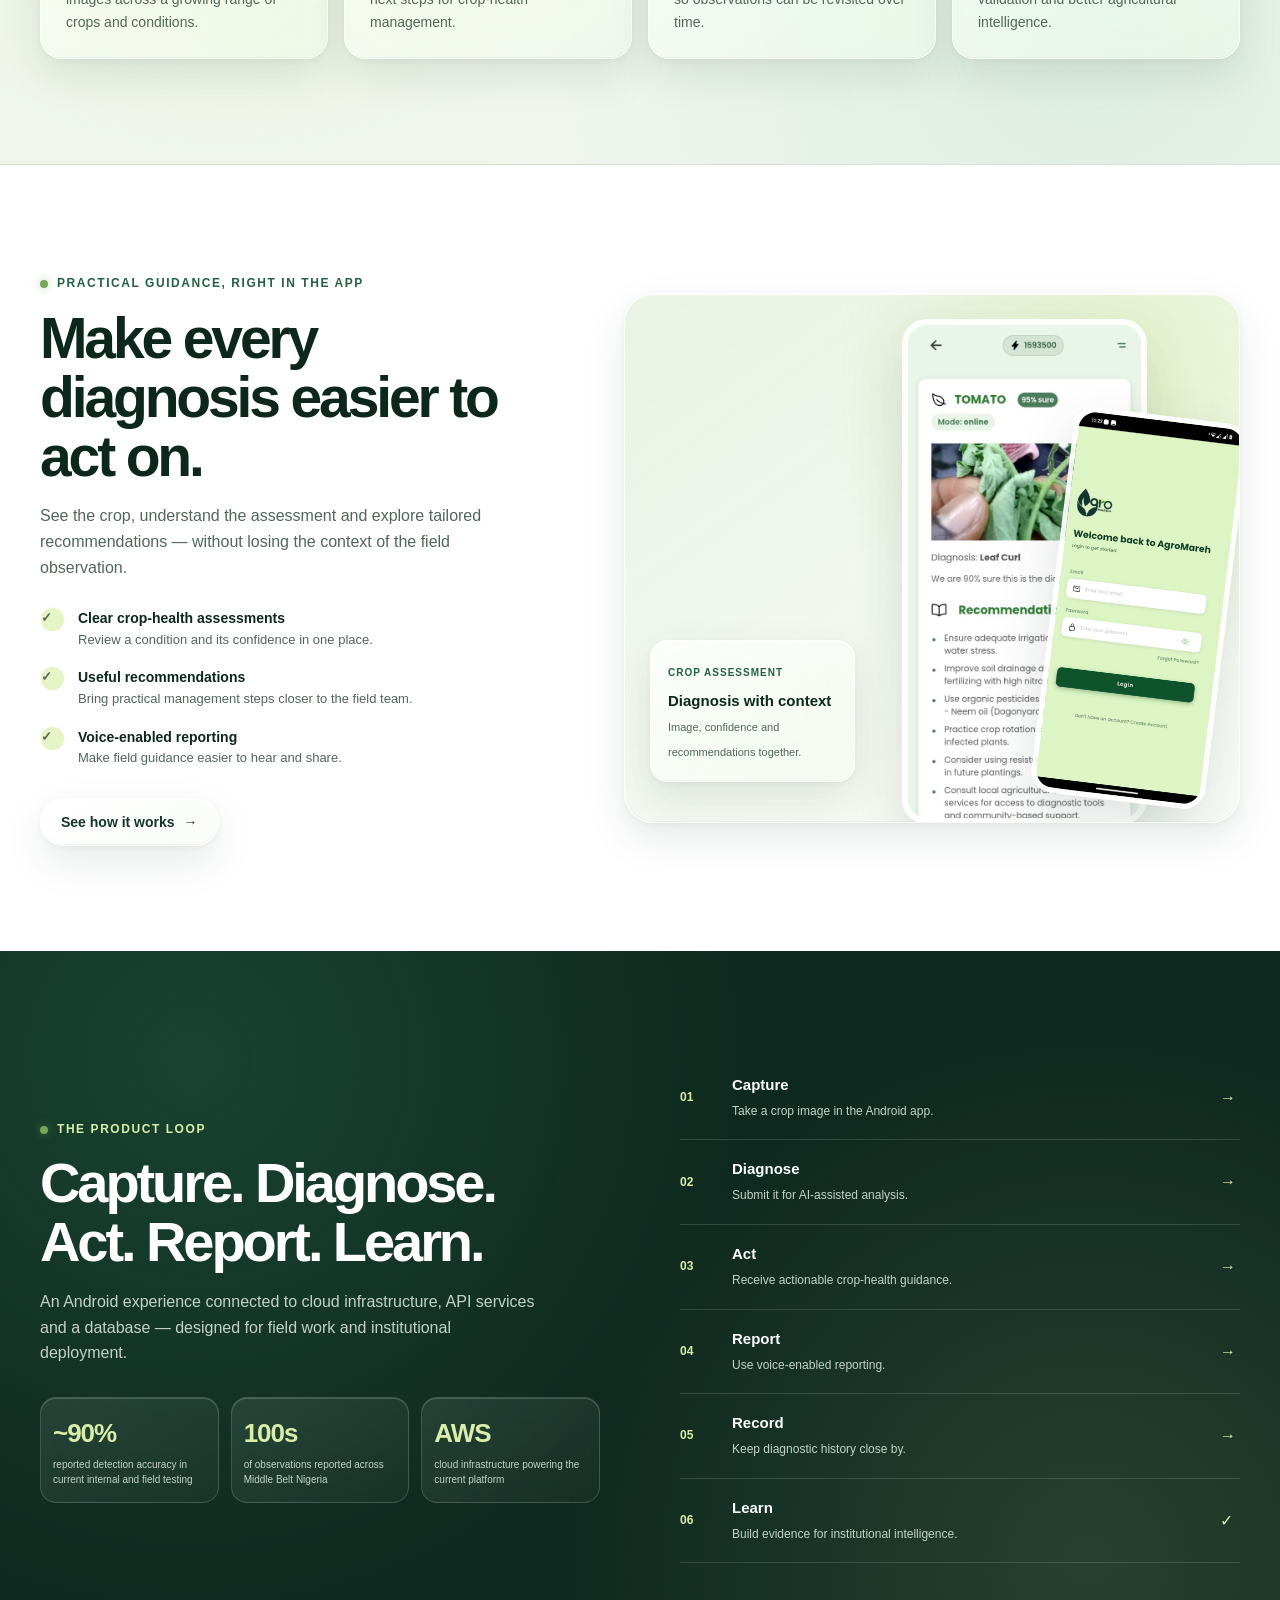
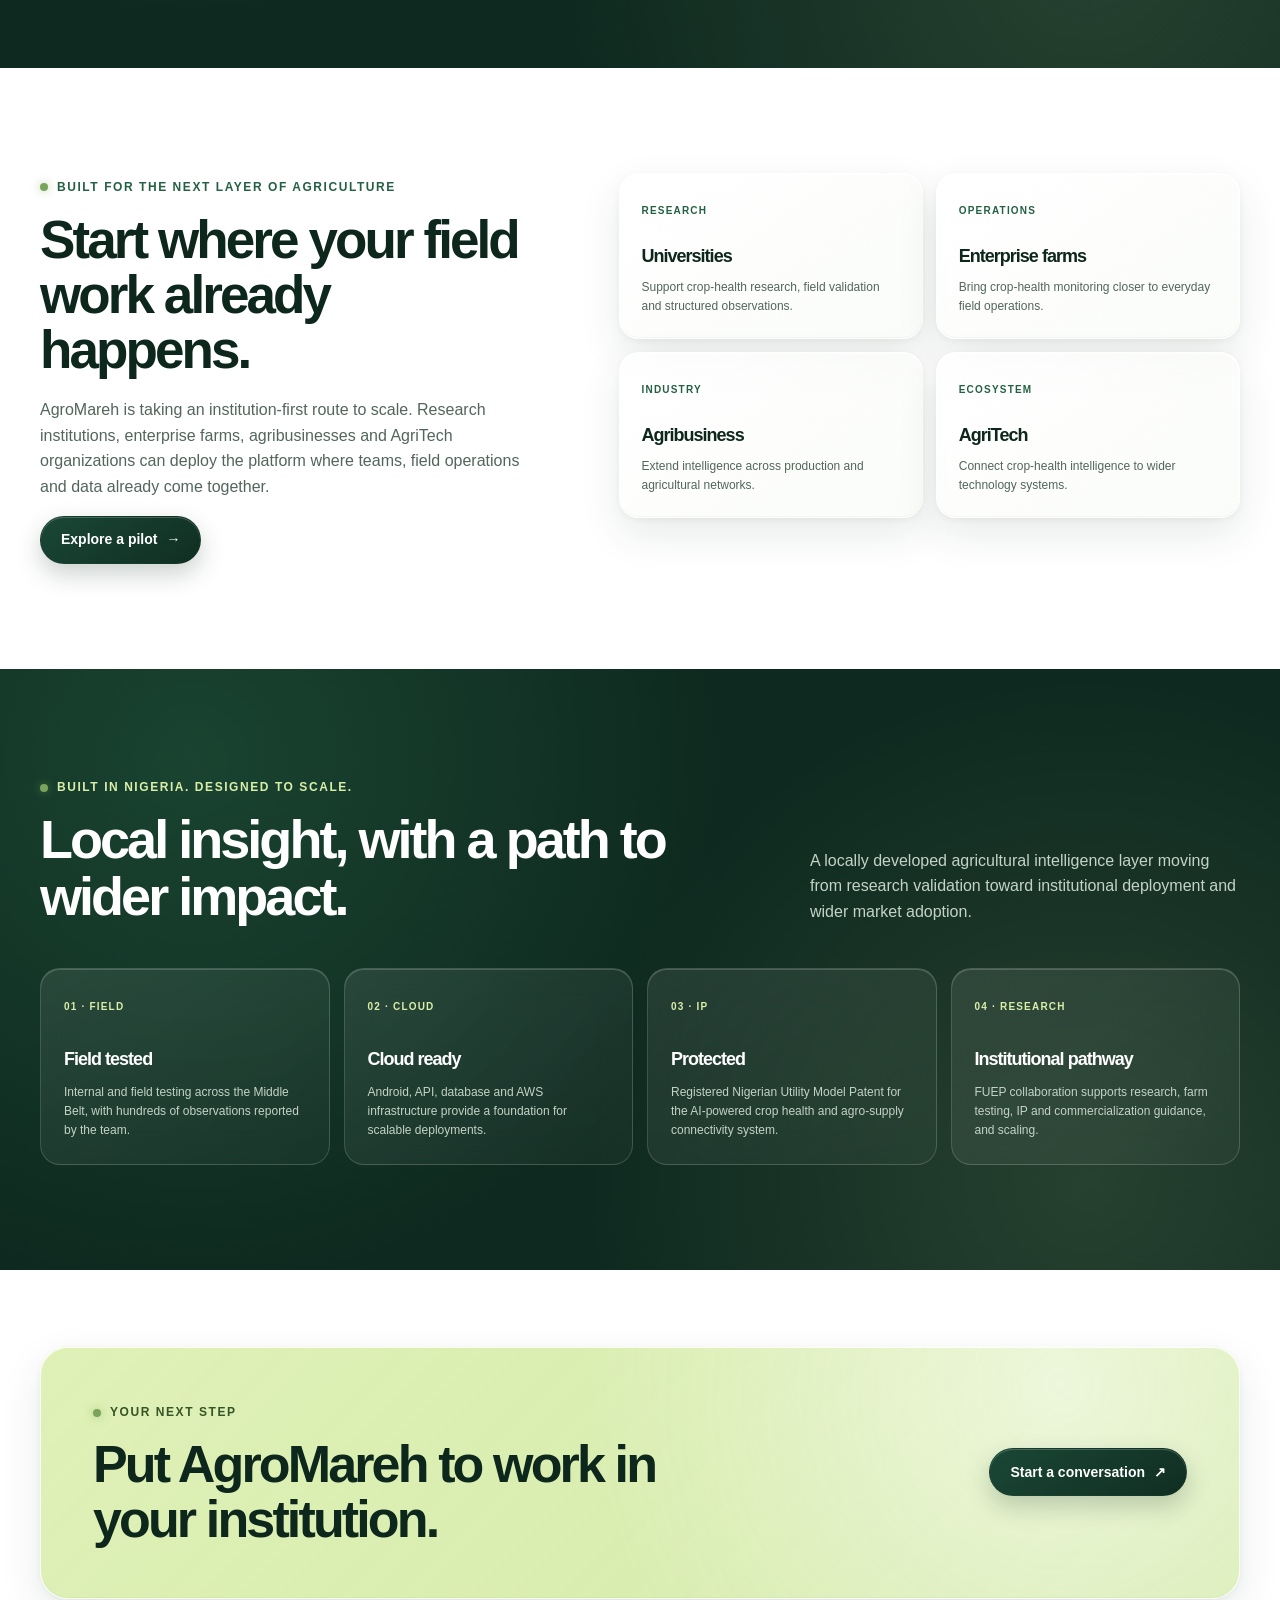
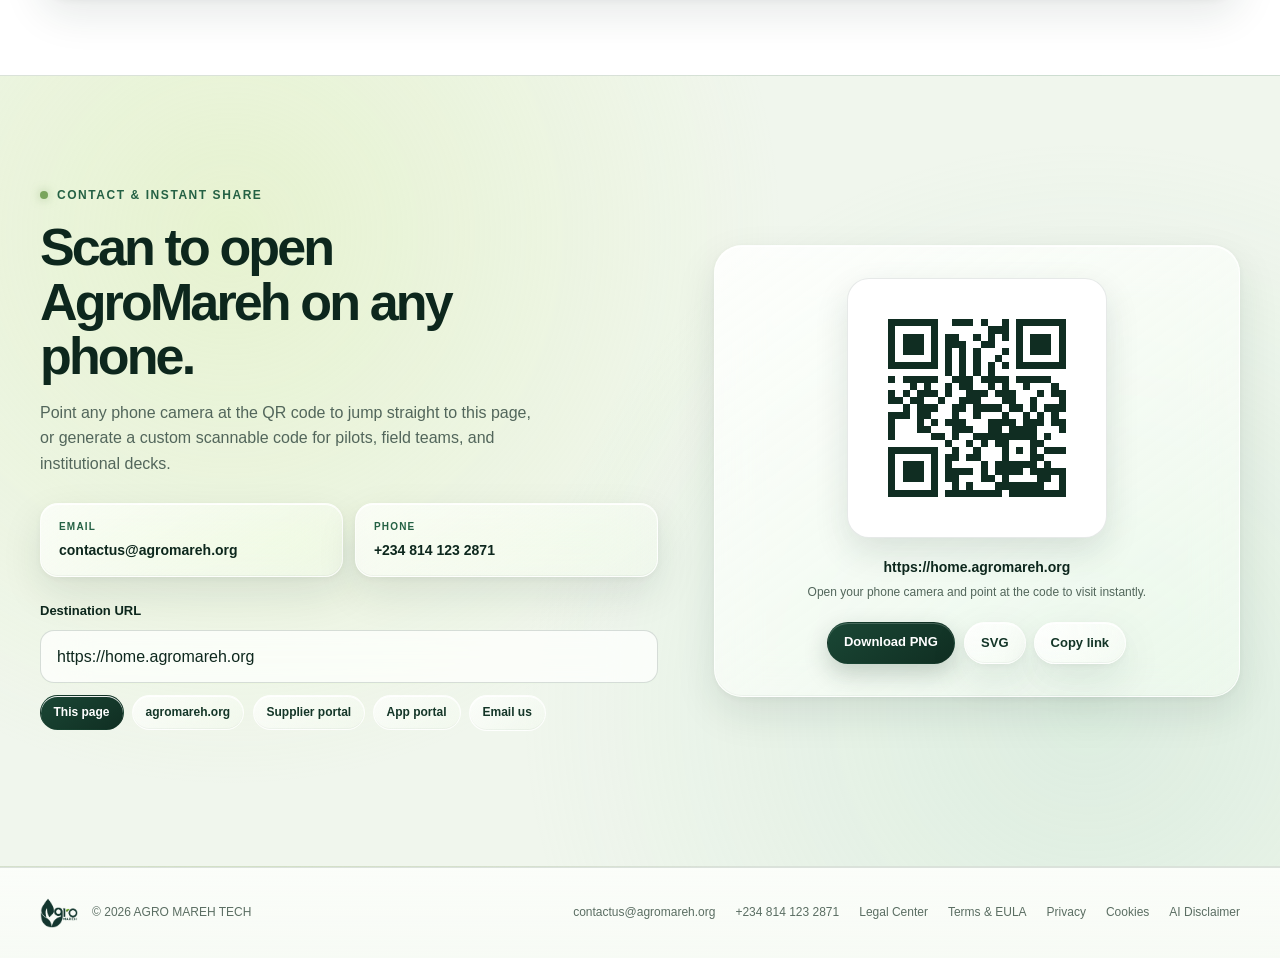
==== commit 4a78ea0c: "feat: add legal center and policy pages" ====
--- a/index.html
+++ b/index.html
@@ -31,6 +31,7 @@
   <link rel="stylesheet" href="assets/css/base.css">
   <link rel="stylesheet" href="assets/css/sections.css">
   <link rel="stylesheet" href="assets/css/responsive.css">
+  <link rel="stylesheet" href="assets/css/legal.css">
 </head>
 <body>
   <header class="site-header">
@@ -389,7 +390,11 @@
       <div class="footer-links">
         <a href="mailto:contactus@agromareh.org">contactus@agromareh.org</a>
         <a href="tel:+2348141232871">+234 814 123 2871</a>
-        <a href="https://home.agromareh.org">home.agromareh.org</a>
+        <a href="legal/index.html">Legal Center</a>
+        <a href="legal/terms.html">Terms &amp; EULA</a>
+        <a href="legal/privacy.html">Privacy</a>
+        <a href="legal/cookies.html">Cookies</a>
+        <a href="legal/ai-disclaimer.html">AI Disclaimer</a>
       </div>
     </div>
   </footer>
@@ -415,6 +420,7 @@
           Message
           <textarea id="contact-message" name="message" rows="4" placeholder="Pilot, research collaboration, enterprise deployment..."></textarea>
         </label>
+        <p class="modal-legal-note">By submitting this enquiry, you acknowledge our <a href="legal/privacy.html">Privacy Policy</a> and <a href="legal/terms.html">Terms &amp; EULA</a>.</p>
         <div class="modal-actions">
           <button class="button button-light" type="button" data-close-modal>Close</button>
           <button class="button" type="submit">Send enquiry</button>
--- a/assets/css/legal.css
+++ b/assets/css/legal.css
@@ -0,0 +1,253 @@
+/* ==========================================================================
+   Legal Center & Policy Document Styles
+   ========================================================================== */
+
+.legal-hero {
+  padding-block: 64px 36px;
+}
+
+.legal-hero h1 {
+  max-width: 780px;
+  margin: 16px 0 14px;
+  font-size: clamp(36px, 4.8vw, 58px);
+  line-height: 1.03;
+}
+
+.legal-hero p {
+  max-width: 680px;
+  color: var(--muted);
+  font-size: 17px;
+}
+
+.legal-meta {
+  display: flex;
+  flex-wrap: wrap;
+  gap: 10px 18px;
+  margin-top: 20px;
+  color: var(--subtle-text);
+  font-size: 12px;
+  font-weight: 700;
+}
+
+.legal-nav-pills {
+  display: flex;
+  flex-wrap: wrap;
+  gap: 8px;
+  margin-top: 24px;
+}
+
+.legal-nav-pills a {
+  padding: 8px 14px;
+  border: 1px solid var(--glass-border);
+  border-radius: 999px;
+  background: var(--glass-bg);
+  color: var(--ink);
+  font-size: 12px;
+  font-weight: 700;
+  backdrop-filter: var(--glass-blur);
+  -webkit-backdrop-filter: var(--glass-blur);
+  box-shadow: var(--glass-specular);
+  transition: transform 0.2s ease, background 0.2s ease;
+}
+
+.legal-nav-pills a:hover {
+  transform: translateY(-1px);
+  background: var(--glass-bg-hover);
+}
+
+.legal-nav-pills a[aria-current="page"] {
+  border-color: transparent;
+  background: var(--btn-primary-bg);
+  color: var(--btn-primary-text);
+}
+
+.legal-body {
+  padding-bottom: 84px;
+}
+
+.legal-card-grid {
+  display: grid;
+  grid-template-columns: repeat(2, minmax(0, 1fr));
+  gap: 18px;
+}
+
+.legal-hub-card {
+  display: flex;
+  flex-direction: column;
+  justify-content: space-between;
+  gap: 16px;
+  padding: 28px;
+  border: 1px solid var(--glass-border);
+  border-radius: 24px;
+  background: var(--glass-bg);
+  backdrop-filter: var(--glass-blur);
+  -webkit-backdrop-filter: var(--glass-blur);
+  box-shadow: var(--glass-specular), var(--glass-shadow);
+  transition: transform 0.25s ease, background 0.25s ease, box-shadow 0.25s ease;
+}
+
+.legal-hub-card:hover {
+  transform: translateY(-4px);
+  background: var(--glass-bg-hover);
+  box-shadow: var(--glass-specular), var(--glass-shadow-hover);
+}
+
+.legal-hub-card small {
+  color: var(--green);
+  font-size: 10px;
+  font-weight: 800;
+  letter-spacing: 0.12em;
+  text-transform: uppercase;
+}
+
+.legal-hub-card h2 {
+  margin: 10px 0 8px;
+  font-size: 24px;
+  line-height: 1.15;
+}
+
+.legal-hub-card p {
+  margin: 0;
+  color: var(--muted);
+  font-size: 14px;
+}
+
+.legal-hub-link {
+  color: var(--green);
+  font-size: 13px;
+  font-weight: 800;
+}
+
+.legal-doc {
+  max-width: 860px;
+  padding: 40px 44px;
+  border: 1px solid var(--glass-border);
+  border-radius: 28px;
+  background: var(--glass-bg-strong);
+  backdrop-filter: var(--glass-blur);
+  -webkit-backdrop-filter: var(--glass-blur);
+  box-shadow: var(--glass-specular), var(--glass-shadow);
+}
+
+.legal-doc h2 {
+  margin: 34px 0 12px;
+  padding-top: 22px;
+  border-top: 1px solid var(--line);
+  font-size: 24px;
+  line-height: 1.2;
+}
+
+.legal-doc h2:first-child {
+  margin-top: 0;
+  padding-top: 0;
+  border-top: 0;
+}
+
+.legal-doc h3 {
+  margin: 22px 0 8px;
+  font-size: 17px;
+  letter-spacing: -0.02em;
+}
+
+.legal-doc p,
+.legal-doc li {
+  color: var(--ink);
+  font-size: 15px;
+  line-height: 1.7;
+}
+
+.legal-doc ul,
+.legal-doc ol {
+  margin: 10px 0 16px;
+  padding-left: 22px;
+}
+
+.legal-doc li {
+  margin-bottom: 6px;
+}
+
+.legal-doc a {
+  color: var(--green);
+  text-decoration: underline;
+  text-underline-offset: 3px;
+}
+
+.legal-callout {
+  margin: 20px 0;
+  padding: 18px 22px;
+  border: 1px solid var(--glass-border);
+  border-left: 4px solid var(--green);
+  border-radius: 16px;
+  background: var(--green-soft);
+}
+
+.legal-callout strong {
+  display: block;
+  margin-bottom: 6px;
+  color: var(--ink-deep);
+  font-size: 14px;
+}
+
+.legal-callout p {
+  margin: 0;
+  font-size: 14px;
+}
+
+.legal-table-wrap {
+  margin: 18px 0;
+  overflow-x: auto;
+  border: 1px solid var(--line);
+  border-radius: 16px;
+}
+
+.legal-table {
+  width: 100%;
+  border-collapse: collapse;
+  font-size: 13px;
+  text-align: left;
+}
+
+.legal-table th,
+.legal-table td {
+  padding: 12px 14px;
+  border-bottom: 1px solid var(--line);
+  vertical-align: top;
+}
+
+.legal-table th {
+  background: var(--green-soft);
+  color: var(--ink-deep);
+  font-weight: 800;
+}
+
+.legal-table tr:last-child td {
+  border-bottom: 0;
+}
+
+.modal-legal-note {
+  margin: 14px 0 0;
+  color: var(--muted);
+  font-size: 12px;
+  line-height: 1.5;
+}
+
+.modal-legal-note a {
+  color: var(--green);
+  text-decoration: underline;
+  text-underline-offset: 2px;
+}
+
+@media (max-width: 680px) {
+  .legal-hero {
+    padding-block: 44px 28px;
+  }
+
+  .legal-card-grid {
+    grid-template-columns: 1fr;
+  }
+
+  .legal-doc {
+    padding: 24px 20px;
+    border-radius: 22px;
+  }
+}
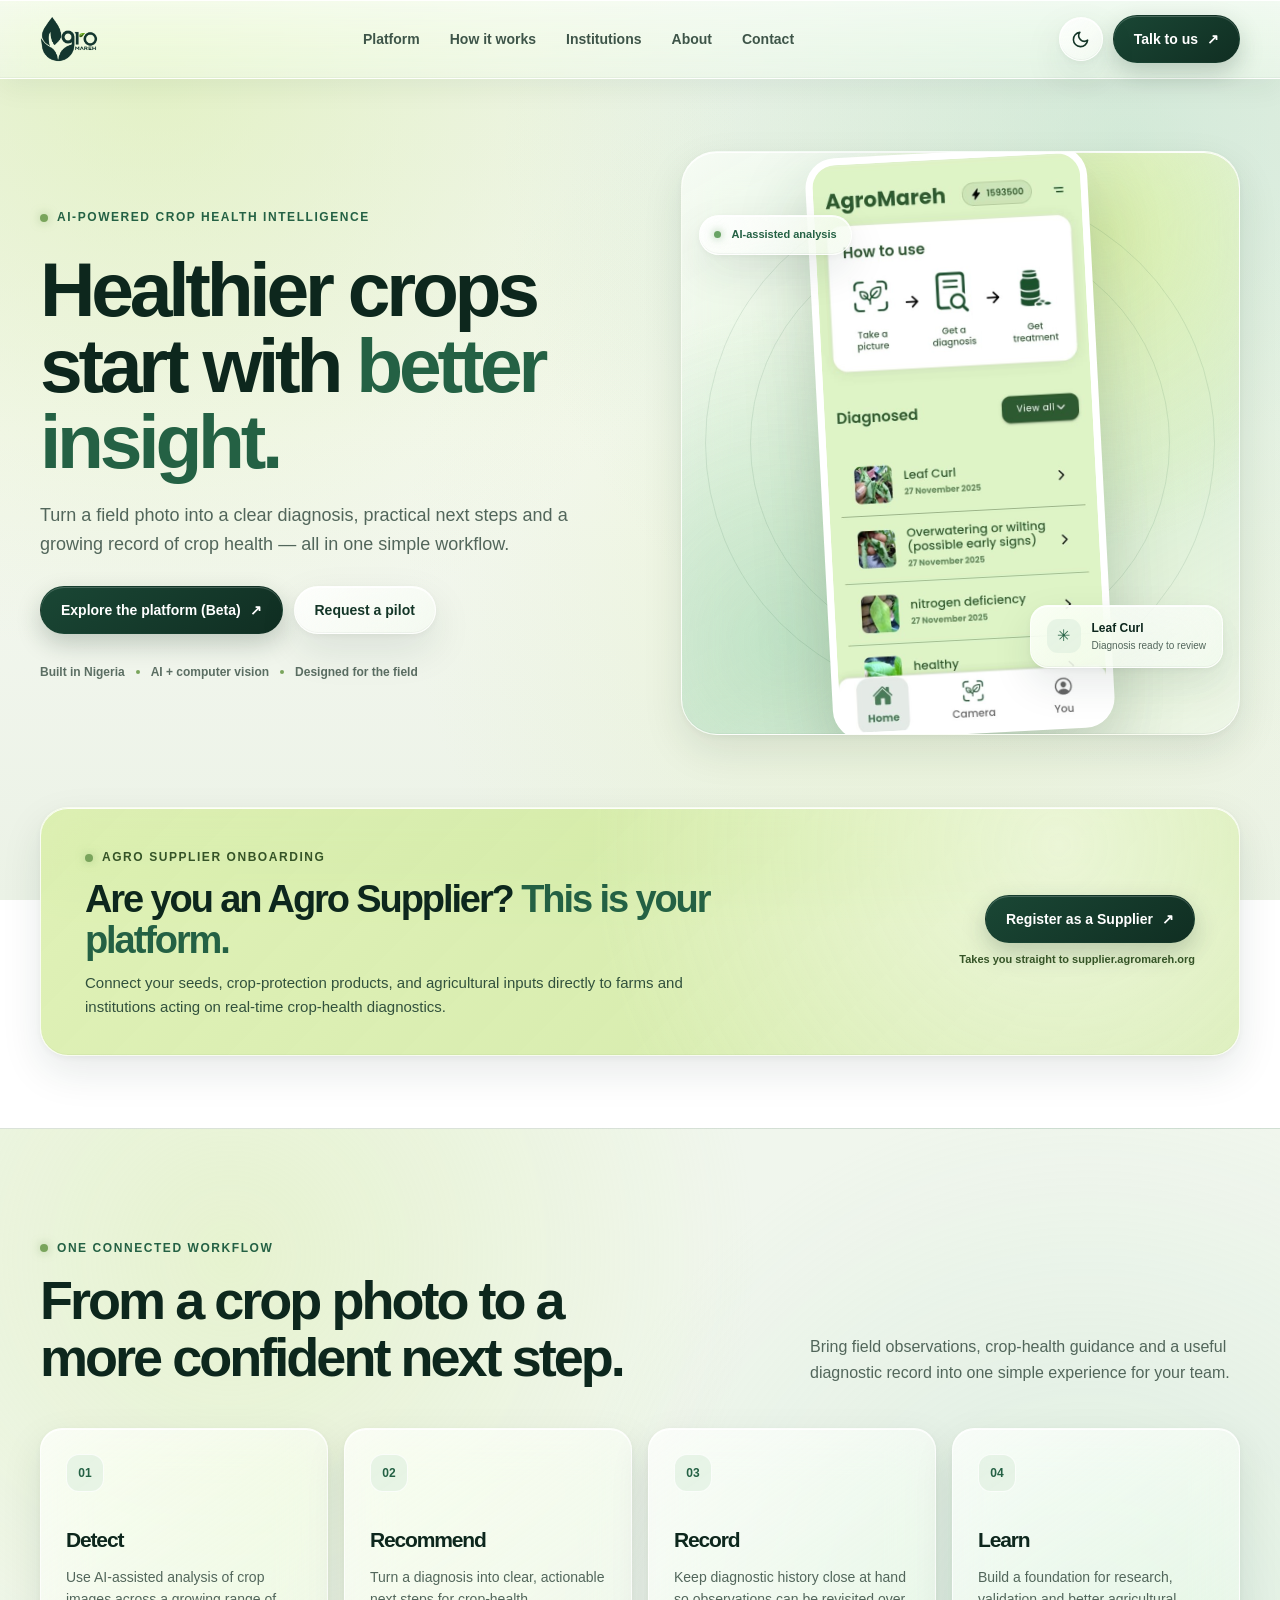
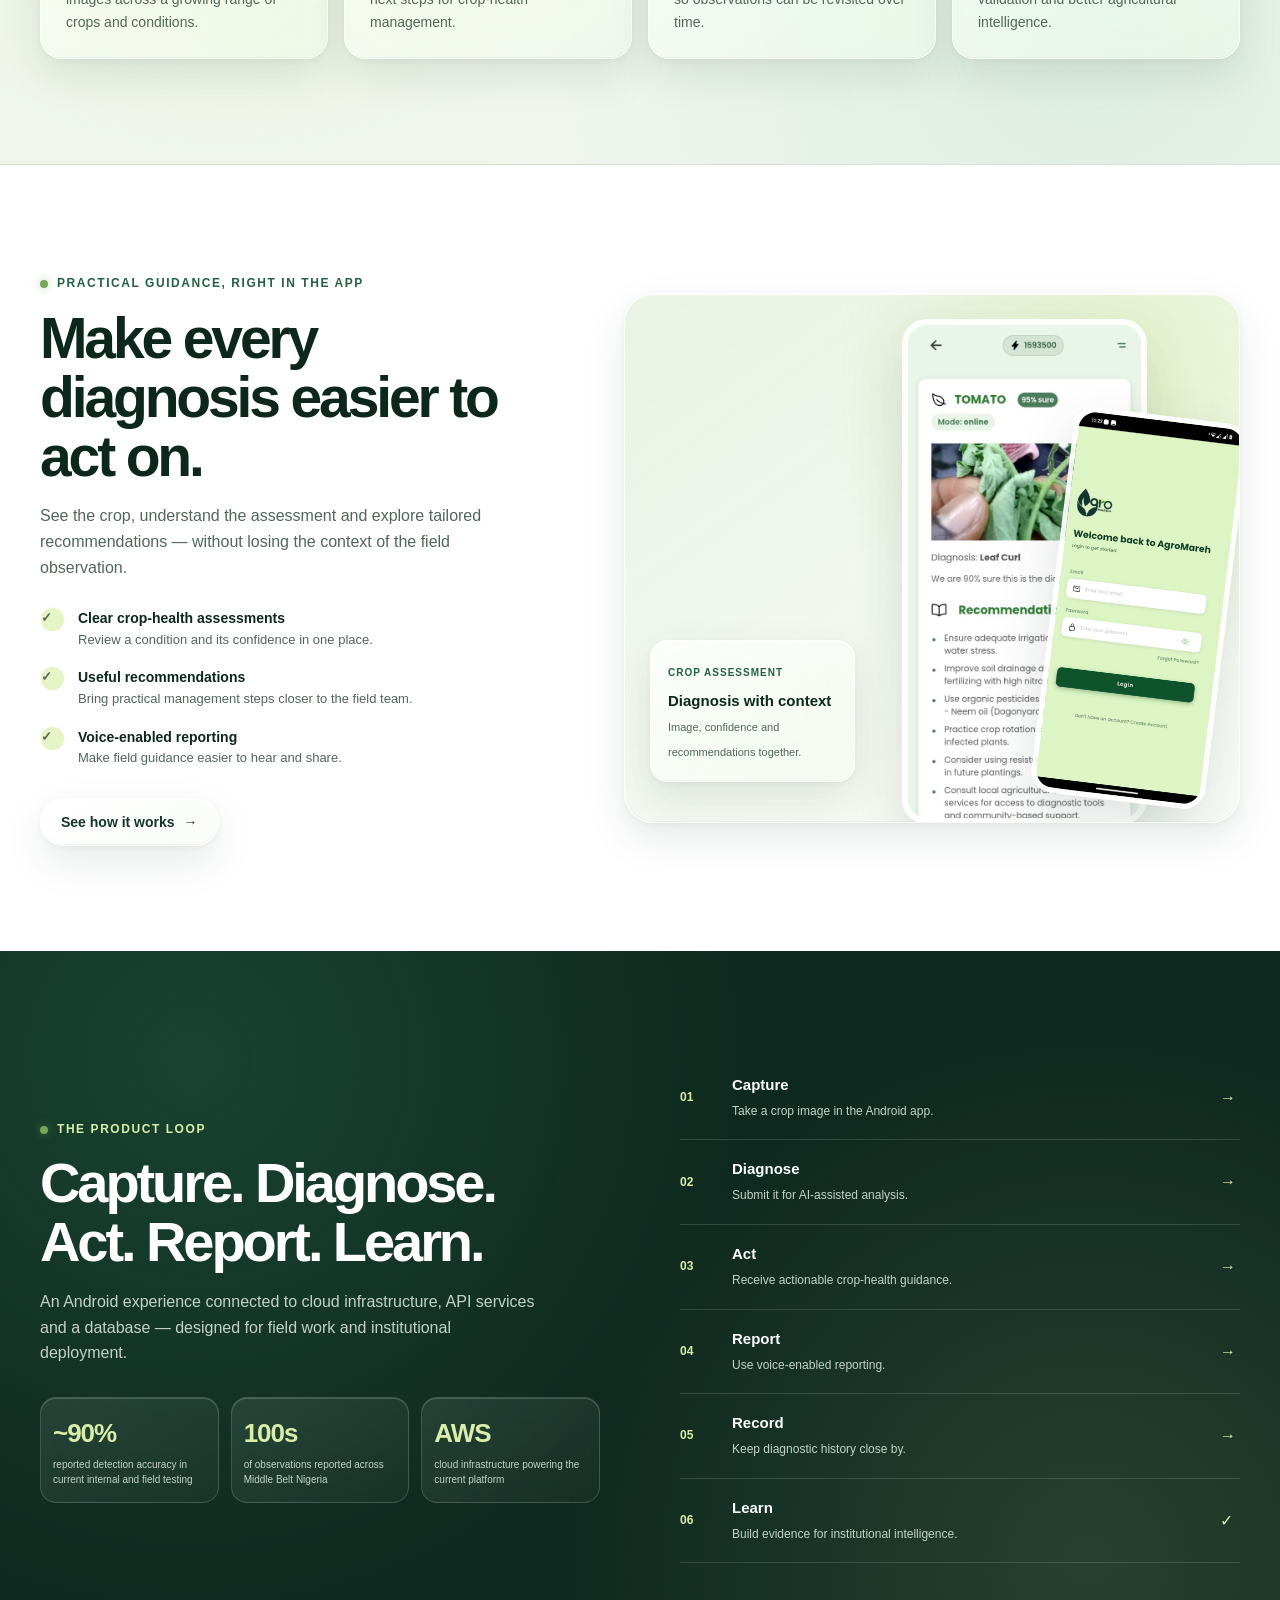
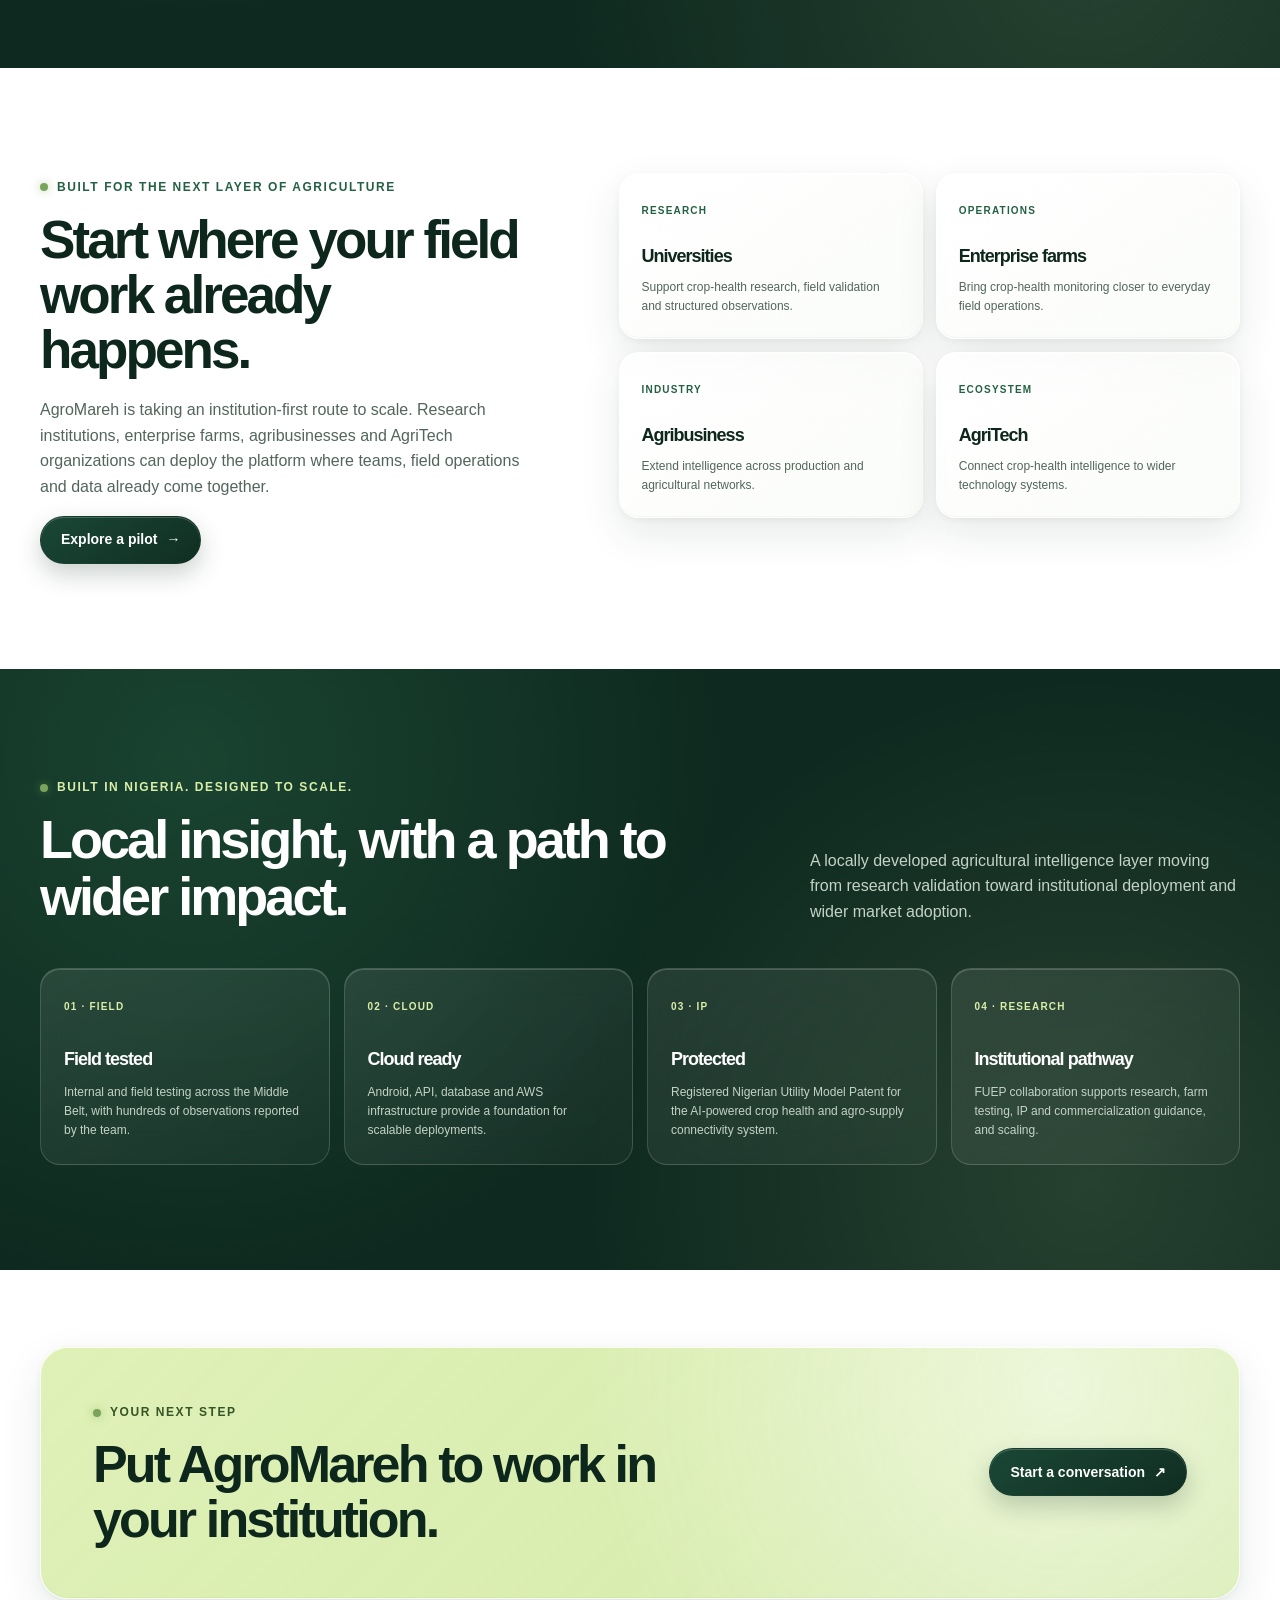
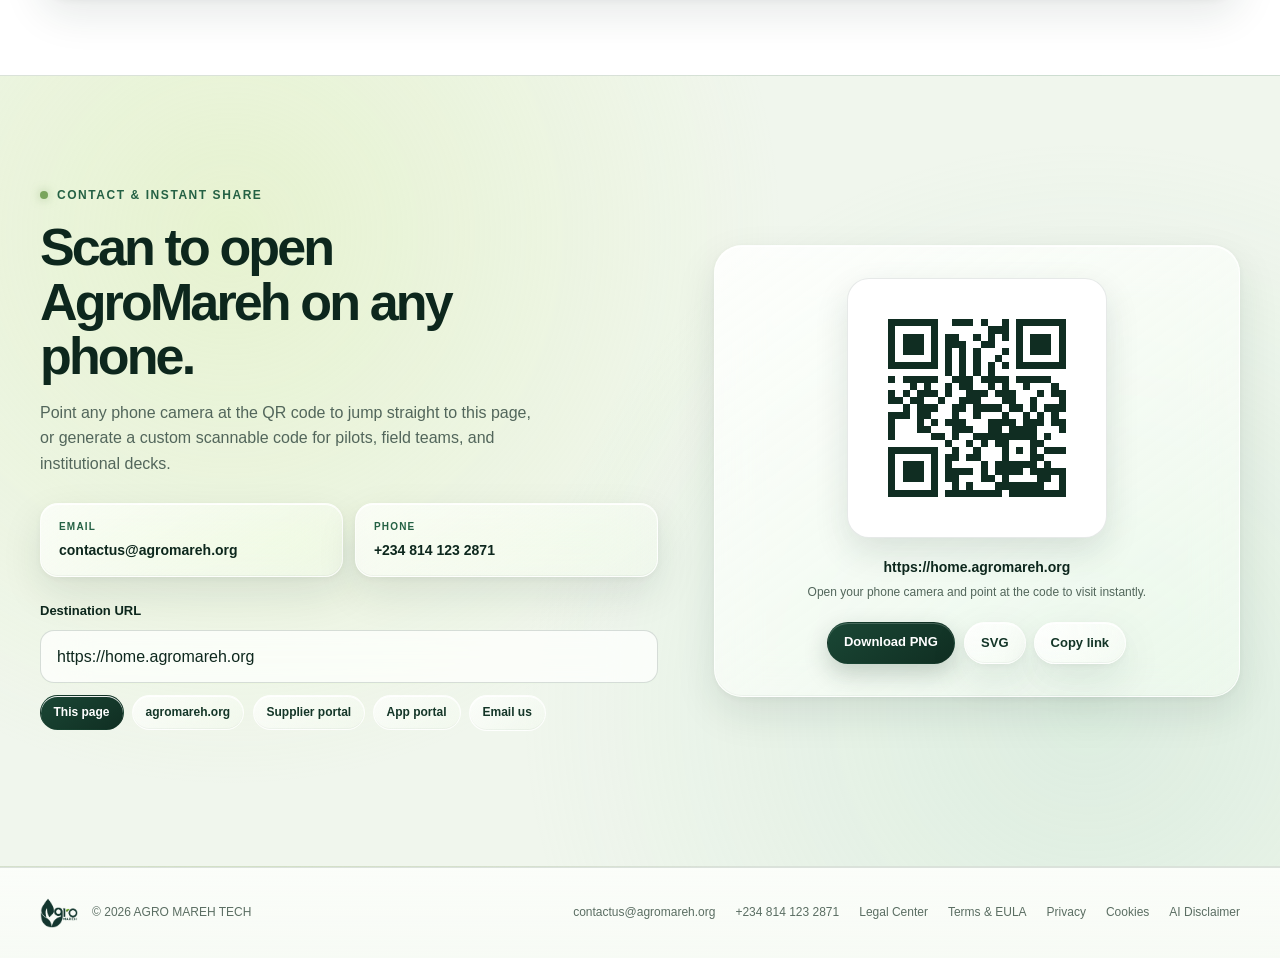
==== commit 99c1c266: "feat: update explore platform button link and label to beta app URL" ====
--- a/index.html
+++ b/index.html
@@ -71,7 +71,7 @@
         <h1>Healthier crops start with <span>better insight.</span></h1>
         <p class="hero-copy">Turn a field photo into a clear diagnosis, practical next steps and a growing record of crop health — all in one simple workflow.</p>
         <div class="actions">
-          <a class="button" href="#platform">Explore the platform <span aria-hidden="true">→</span></a>
+          <a class="button" href="https://app.agromareh.org" target="_blank" rel="noopener noreferrer">Explore the platform (Beta) <span aria-hidden="true">↗</span></a>
           <button class="button button-light" type="button" data-open-modal>Request a pilot</button>
         </div>
         <div class="trust">
